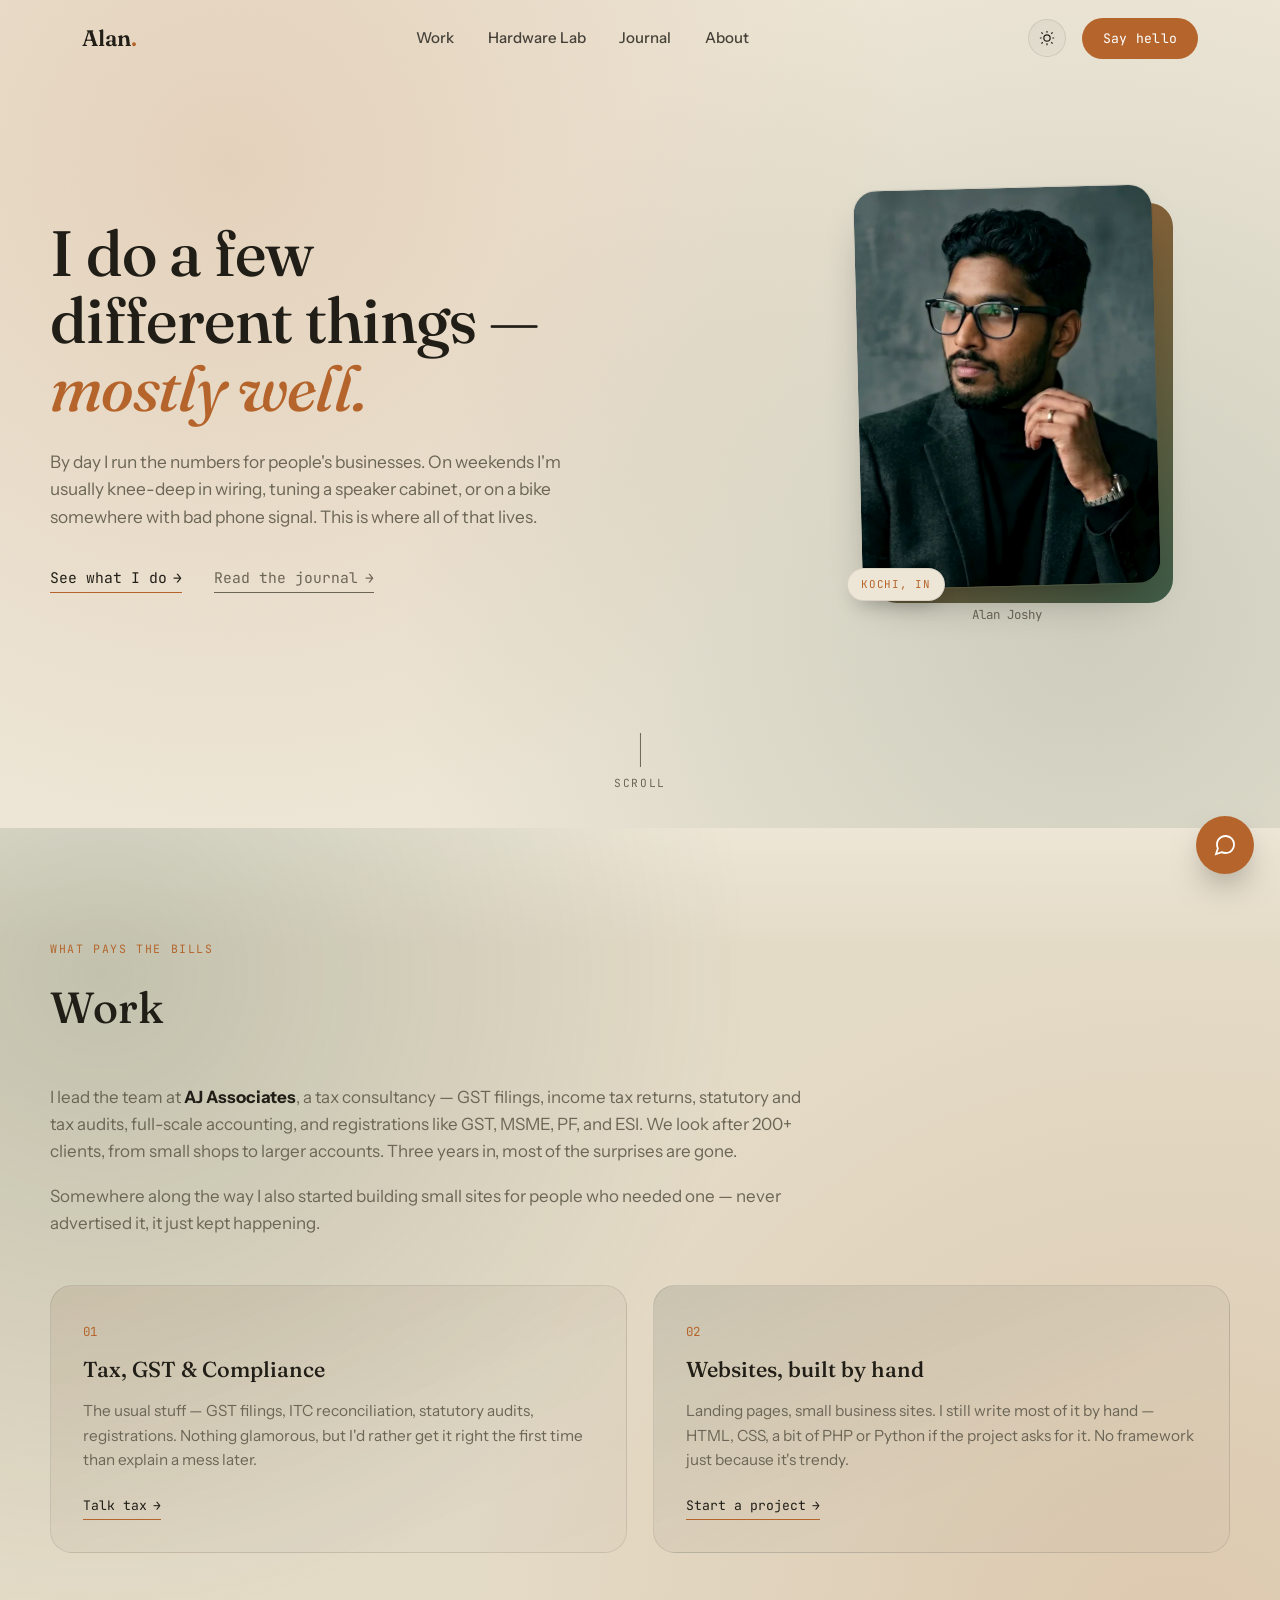
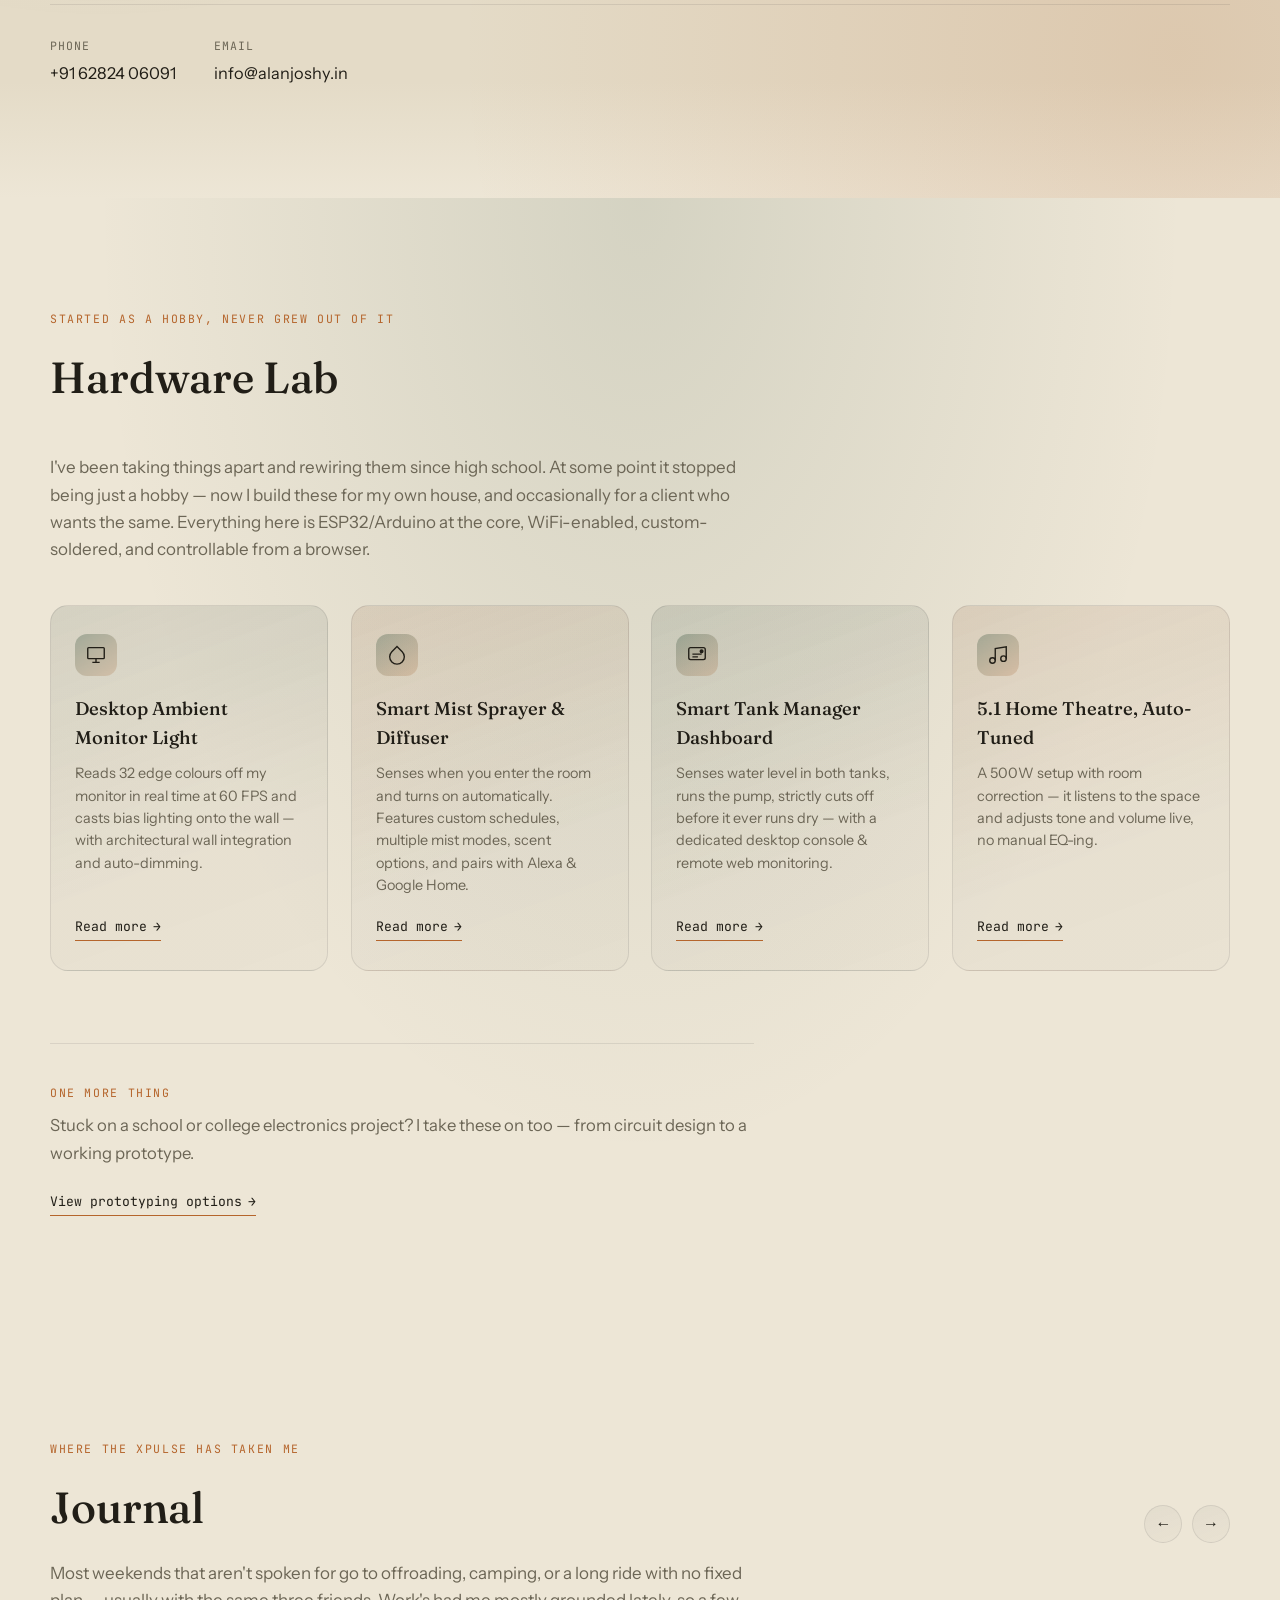
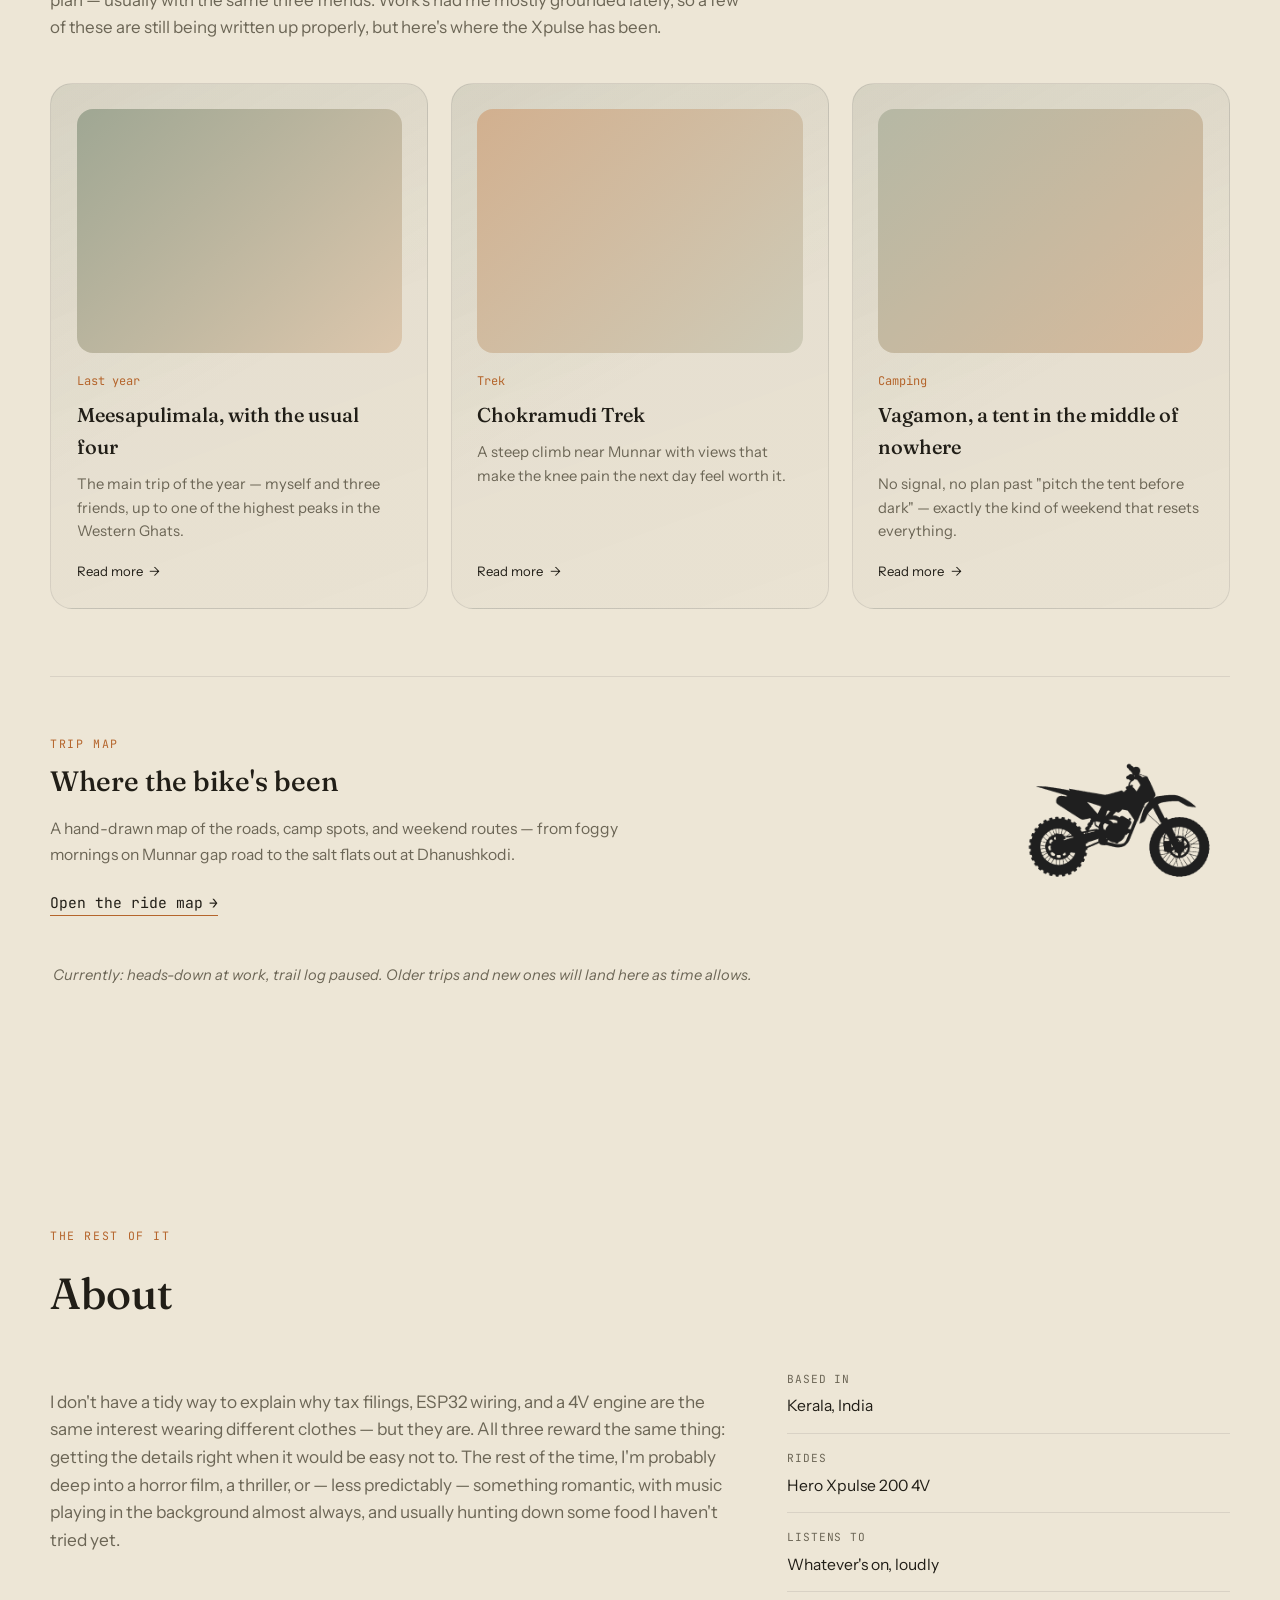
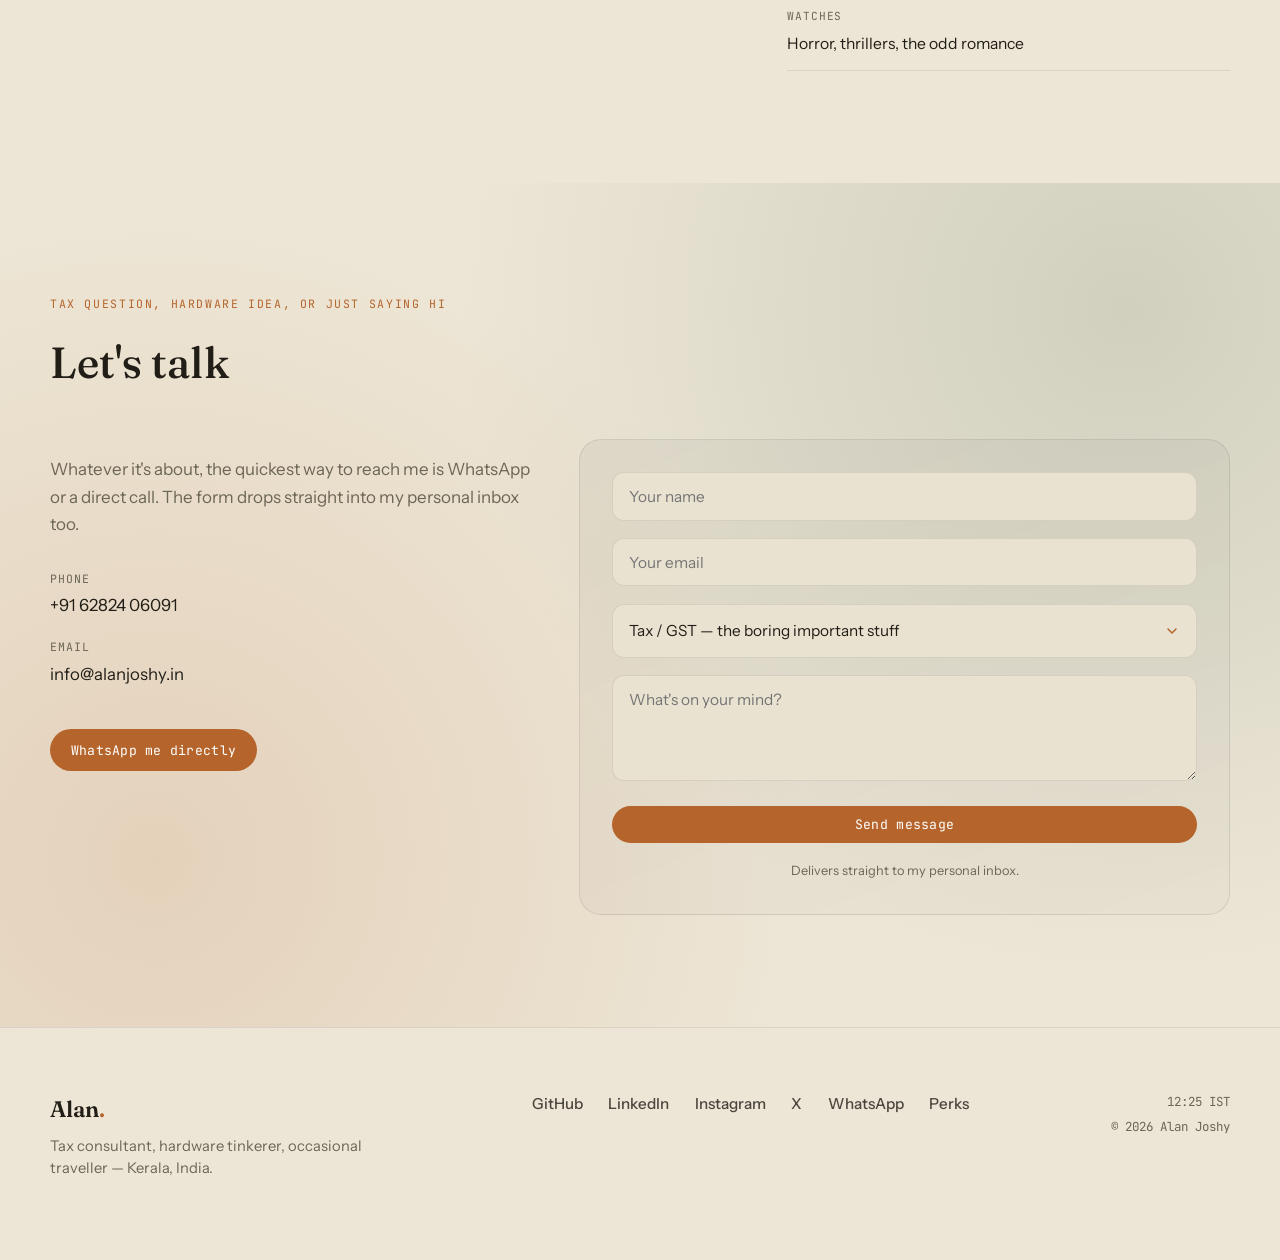
==== index.html @ 33380af6 "Add files via upload" ====
<!DOCTYPE html>
<html lang="en" data-theme="dark">

<head>
  <meta charset="UTF-8" />
  <meta name="viewport" content="width=device-width, initial-scale=1.0" />
  <title>Alan Joshy</title>
  <meta name="description"
    content="Alan Joshy — tax consultant, hardware tinkerer, and occasional traveller, based in Kerala." />
  <meta name="theme-color" content="#12141A" />

  <link rel="preconnect" href="https://fonts.googleapis.com" />
  <link rel="preconnect" href="https://fonts.gstatic.com" crossorigin />
  <link
    href="https://fonts.googleapis.com/css2?family=Fraunces:ital,opsz,wght@0,9..144,300;0,9..144,400;0,9..144,500;0,9..144,600;0,9..144,700;1,9..144,400;1,9..144,500&family=Instrument+Sans:ital,wght@0,400;0,500;0,600;0,700;1,400&family=JetBrains+Mono:wght@400;500;600&display=swap"
    rel="stylesheet" />

  <link rel="icon" type="image/svg+xml" href="images/favicon.svg" />
  <link rel="stylesheet" href="css/style.css" />
</head>

<body>

  <!-- Top Horizontal Scroll Progress Bar -->
  <div class="scroll-progress-bar" id="scrollProgressBar" aria-hidden="true"></div>

  <header class="site-header" id="siteHeader">
    <div class="header-inner">
      <a href="#hero" class="brand">Alan<span class="brand-dot">.</span></a>
      <nav class="main-nav" aria-label="Primary">
        <a href="#work">Work</a>
        <a href="#lab">Hardware Lab</a>
        <a href="#journal">Journal</a>
        <a href="#about">About</a>
      </nav>
      <div class="header-actions">
        <button class="theme-toggle" id="themeToggle" aria-label="Toggle color theme">
          <svg class="icon-sun" viewBox="0 0 24 24" fill="none" stroke="currentColor" stroke-width="1.6">
            <circle cx="12" cy="12" r="4.2" />
            <path
              d="M12 2.5v2.4M12 19.1v2.4M4.6 4.6l1.7 1.7M17.7 17.7l1.7 1.7M2.5 12h2.4M19.1 12h2.4M4.6 19.4l1.7-1.7M17.7 6.3l1.7-1.7" />
          </svg>
          <svg class="icon-moon" viewBox="0 0 24 24" fill="currentColor">
            <path d="M20.7 14.6a8.6 8.6 0 0 1-10.3-10.3 8.9 8.9 0 1 0 10.3 10.3z" />
          </svg>
        </button>
        <a href="#connect" class="btn-cta">Say hello</a>
        <button class="menu-toggle" id="menuToggle"
          aria-label="Toggle menu"><span></span><span></span><span></span></button>
      </div>
    </div>
    <nav class="mobile-nav" id="mobileNav">
      <a href="#work">Work</a>
      <a href="#lab">Hardware Lab</a>
      <a href="#journal">Journal</a>
      <a href="#about">About</a>
      <a href="#connect">Connect</a>
    </nav>
  </header>

  <main>

    <!-- ============ HERO ============ -->
    <section class="hero" id="hero">
      <div class="hero-grain" aria-hidden="true"></div>
      <div class="hero-inner reveal">
        <div class="hero-text">
          <h1 class="hero-headline">
            I do a few<br>different things &mdash;<br><em>mostly well.</em>
          </h1>
          <p class="hero-sub">
            By day I run the numbers for people's businesses. On weekends I'm usually knee-deep in wiring, tuning a
            speaker cabinet, or on a bike somewhere with bad phone signal. This is where all of that lives.
          </p>
          <div class="hero-actions">
            <a href="#work" class="link-arrow">See what I do <span>&rarr;</span></a>
            <a href="#journal" class="link-arrow ghost">Read the journal <span>&rarr;</span></a>
          </div>
        </div>
        <div class="hero-portrait">
          <div class="portrait-stack">
            <div class="portrait-backer" aria-hidden="true"></div>
            <div class="portrait-frame">
              <picture>
                <source srcset="images/alan-photo.webp" type="image/webp" />
                <img src="images/alan-photo.jpg" alt="Portrait of Alan Joshy" width="600" height="800" />
              </picture>
              <div class="portrait-duotone" aria-hidden="true"></div>
            </div>
            <span class="portrait-tag">Kochi, IN</span>
          </div>
          <span class="portrait-caption">Alan Joshy</span>
        </div>
      </div>
      <div class="scroll-cue" aria-hidden="true"><span></span>scroll</div>
    </section>

    <!-- ============ WORK ============ -->
    <section class="section work-section" id="work">
      <div class="section-inner reveal">
        <div class="section-head">
          <p class="eyebrow">What pays the bills</p>
          <h2 class="section-title">Work</h2>
        </div>

        <div class="work-lede">
          <p>
            I lead the team at <strong>AJ&nbsp;Associates</strong>, a tax consultancy — GST filings, income tax returns,
            statutory and tax audits, full-scale accounting, and registrations like GST, MSME, PF, and ESI. We look
            after 200+ clients, from small shops to larger accounts. Three years in, most of the surprises are gone.
          </p>
          <p>
            Somewhere along the way I also started building small sites for people who needed one &mdash; never
            advertised it, it just kept happening.
          </p>
        </div>

        <div class="work-cards">
          <article class="work-card">
            <span class="work-card-num">01</span>
            <h3>Tax, GST &amp; Compliance</h3>
            <p>The usual stuff — GST filings, ITC reconciliation, statutory audits, registrations. Nothing glamorous,
              but I'd rather get it right the first time than explain a mess later.</p>
            <a href="#connect" class="link-arrow small">Talk tax <span>&rarr;</span></a>
          </article>
          <article class="work-card">
            <span class="work-card-num">02</span>
            <h3>Websites, built by hand</h3>
            <p>Landing pages, small business sites. I still write most of it by hand &mdash; HTML, CSS, a bit
              of PHP or Python if the project asks for it. No framework just because it's trendy.</p>
            <a href="#connect" class="link-arrow small">Start a project <span>&rarr;</span></a>
          </article>
        </div>

        <div class="contact-strip">
          <div>
            <span class="contact-label">Phone</span>
            <a href="tel:+916282406091">+91 62824 06091</a>
          </div>
          <div>
            <span class="contact-label">Email</span>
            <a href="mailto:info@alanjoshy.in">info@alanjoshy.in</a>
          </div>
        </div>
      </div>
    </section>

    <!-- ============ HARDWARE LAB ============ -->
    <section class="section lab-section" id="lab">
      <div class="section-inner reveal">
        <div class="section-head">
          <p class="eyebrow">Started as a hobby, never grew out of it</p>
          <h2 class="section-title">Hardware Lab</h2>
        </div>
        <p class="section-lede">
          I've been taking things apart and rewiring them since high school. At some point it stopped being just a hobby
          — now I build these for my own house, and occasionally for a client who wants the same. Everything here is
          ESP32/Arduino at the core, WiFi-enabled, custom-soldered, and controllable from a browser.
        </p>

        <div class="lab-grid">
          <article class="lab-card">
            <div class="lab-card-icon">
              <svg viewBox="0 0 24 24" fill="none" stroke="currentColor" stroke-width="1.5">
                <rect x="3" y="4" width="18" height="12" rx="1" />
                <path d="M8 20h8M12 16v4" />
              </svg>
            </div>
            <h3>Desktop Ambient Monitor Light</h3>
            <p>Reads 32 edge colours off my monitor in real time at 60 FPS and casts bias lighting onto the wall — with
              architectural wall integration and auto-dimming.</p>
            <a href="hardware-lab.html?build=ambient" class="link-arrow small">Read more <span>&rarr;</span></a>
          </article>

          <article class="lab-card">
            <div class="lab-card-icon">
              <svg viewBox="0 0 24 24" fill="none" stroke="currentColor" stroke-width="1.5">
                <path d="M12 2.69l5.66 5.66a8 8 0 1 1-11.31 0z" />
              </svg>
            </div>
            <h3>Smart Mist Sprayer &amp; Diffuser</h3>
            <p>Senses when you enter the room and turns on automatically. Features custom schedules, multiple mist
              modes, scent options, and pairs with Alexa &amp; Google Home.</p>
            <a href="hardware-lab.html?build=mist" class="link-arrow small">Read more <span>&rarr;</span></a>
          </article>

          <article class="lab-card">
            <div class="lab-card-icon">
              <svg viewBox="0 0 24 24" fill="none" stroke="currentColor" stroke-width="1.5">
                <rect x="3" y="4" width="18" height="13" rx="2" />
                <path d="M7 11h10M7 14h6" />
                <circle cx="17" cy="8" r="1.5" fill="currentColor" />
              </svg>
            </div>
            <h3>Smart Tank Manager Dashboard</h3>
            <p>Senses water level in both tanks, runs the pump, strictly cuts off before it ever runs dry — with a
              dedicated desktop console &amp; remote web monitoring.</p>
            <a href="hardware-lab.html?build=tank" class="link-arrow small">Read more <span>&rarr;</span></a>
          </article>

          <article class="lab-card">
            <div class="lab-card-icon">
              <svg viewBox="0 0 24 24" fill="none" stroke="currentColor" stroke-width="1.5">
                <path d="M9 18V5l12-2v13" />
                <circle cx="6" cy="18" r="3" />
                <circle cx="18" cy="16" r="3" />
              </svg>
            </div>
            <h3>5.1 Home Theatre, Auto-Tuned</h3>
            <p>A 500W setup with room correction — it listens to the space and adjusts tone and volume live, no manual
              EQ-ing.</p>
            <a href="hardware-lab.html?build=theatre" class="link-arrow small">Read more <span>&rarr;</span></a>
          </article>
        </div>

        <div class="lab-prototyping">
          <p class="eyebrow">One more thing</p>
          <p>Stuck on a school or college electronics project? I take these on too — from circuit design to a working prototype.</p>
          <a href="hardware-lab.html?build=student" class="link-arrow small">View prototyping options <span>&rarr;</span></a>
        </div>
      </div>

    </section>



    <!-- ============ JOURNAL ============ -->
    <section class="section journal-section" id="journal">
      <div class="section-inner reveal">
        <div class="section-head-row">
          <div>
            <p class="eyebrow">Where the Xpulse has taken me</p>
            <h2 class="section-title">Journal</h2>
          </div>
          <div class="carousel-controls">
            <button class="carousel-btn" id="journalPrev" aria-label="Previous trip">&larr;</button>
            <button class="carousel-btn" id="journalNext" aria-label="Next trip">&rarr;</button>
          </div>
        </div>
        <p class="section-lede">
          Most weekends that aren't spoken for go to offroading, camping, or a long ride with no fixed plan — usually
          with the same three friends. Work's had me mostly grounded lately, so a few of these are still being written
          up properly, but here's where the Xpulse has been.
        </p>

        <div class="journal-carousel-wrap">
          <div class="journal-carousel" id="journalCarousel">

            <article class="journal-card" data-spot="meesapulimala">
              <div class="journal-media journal-media-a"></div>
              <span class="journal-date">Last year</span>
              <h3>Meesapulimala, with the usual four</h3>
              <p>The main trip of the year — myself and three friends, up to one of the highest peaks in the Western
                Ghats.</p>
              <a href="journal-map.html?spot=meesapulimala" class="link-arrow small read-more"
                data-spot="meesapulimala">Read more
                <span>&rarr;</span></a>
            </article>

            <article class="journal-card" data-spot="chokramudi">
              <div class="journal-media journal-media-b"></div>
              <span class="journal-date">Trek</span>
              <h3>Chokramudi Trek</h3>
              <p>A steep climb near Munnar with views that make the knee pain the next day feel worth it.</p>
              <a href="journal-map.html?spot=chokramudi" class="link-arrow small read-more" data-spot="chokramudi">Read
                more <span>&rarr;</span></a>
            </article>

            <article class="journal-card" data-spot="vagamon">
              <div class="journal-media journal-media-c"></div>
              <span class="journal-date">Camping</span>
              <h3>Vagamon, a tent in the middle of nowhere</h3>
              <p>No signal, no plan past "pitch the tent before dark" — exactly the kind of weekend that resets
                everything.</p>
              <a href="journal-map.html?spot=vagamon" class="link-arrow small read-more" data-spot="vagamon">Read more
                <span>&rarr;</span></a>
            </article>

            <article class="journal-card" data-spot="chimmini">
              <div class="journal-media journal-media-d"></div>
              <span class="journal-date">Wildlife</span>
              <h3>Chimmini Wildlife Sanctuary</h3>
              <p>Slower pace, quieter roads — a good reminder that not every ride needs to be about the distance
                covered.</p>
              <a href="journal-map.html?spot=chimmini" class="link-arrow small read-more" data-spot="chimmini">Read more
                <span>&rarr;</span></a>
            </article>

            <article class="journal-card" data-spot="munnar">
              <div class="journal-media journal-media-e"></div>
              <span class="journal-date">High range</span>
              <h3>Munnar & Gap Road</h3>
              <p>Foggy morning push through Lockhart Gap, cold drizzle, strong tea, and mountain ghats.</p>
              <a href="journal-map.html?spot=munnar" class="link-arrow small read-more" data-spot="munnar">Read more
                <span>&rarr;</span></a>
            </article>

          </div>

        </div>

        <!-- ============ STRIP: WHERE THE XPULSE HAS BEEN ============ -->
        <div class="journal-map-strip reveal">
          <div class="map-strip-content">
            <p class="eyebrow" style="margin-bottom: 0.35rem;">Trip map</p>
            <h3 class="map-strip-title">Where the bike's been</h3>
            <p class="map-strip-desc">
              A hand-drawn map of the roads, camp spots, and weekend routes &mdash; from foggy mornings on Munnar gap
              road to the salt flats out at Dhanushkodi.
            </p>
            <button class="link-arrow map-strip-btn" id="rideLaunchBtn" aria-label="Open the ride map">
              Open the ride map <span>&rarr;</span>
            </button>
          </div>

          <!-- Minimalist Single-Color Dirtbike Anchor -->
          <div class="map-strip-bike-wrap" id="mapStripBikeWrap" role="button" aria-label="Ride to map">
            <div class="bike-actor-box" id="bikeActorBox">
              <picture>
                <source srcset="images/dirtbike.webp" type="image/webp" />
                <img src="images/dirtbike.png" alt="Dirtbike silhouette" class="dirtbike-img" draggable="false" loading="lazy" width="500" height="500" />
              </picture>

              <!-- Exhaust Smoke Emitter (positioned at the silencer tip) -->
              <div class="exhaust-smoke-origin" id="exhaustSmokeOrigin">
                <div class="smoke-cloud cloud-1"></div>
                <div class="smoke-cloud cloud-2"></div>
                <div class="smoke-cloud cloud-3"></div>
              </div>
            </div>
          </div>

          <!-- Color Matrix to match exact chat button (#B5652C in light / #D9824A in dark) -->
          <svg style="position: absolute; width: 0; height: 0; pointer-events: none;" aria-hidden="true">
            <filter id="bikeAccentLight" color-interpolation-filters="sRGB">
              <feColorMatrix type="matrix" values="
                0 0 0 0 0.710
                0 0 0 0 0.396
                0 0 0 0 0.173
                0 0 0 1 0" />
            </filter>
            <filter id="bikeAccentDark" color-interpolation-filters="sRGB">
              <feColorMatrix type="matrix" values="
                0 0 0 0 0.851
                0 0 0 0 0.510
                0 0 0 0 0.290
                0 0 0 1 0" />
            </filter>
          </svg>
        </div>








        <div class="journal-note">
          <p>Currently: heads-down at work, trail log paused. Older trips and new ones will land here as time allows.
          </p>
        </div>
      </div>
    </section>


    <!-- ============ ABOUT ============ -->
    <section class="section about-section" id="about">
      <div class="section-inner reveal">
        <div class="section-head">
          <p class="eyebrow">The rest of it</p>
          <h2 class="section-title">About</h2>
        </div>
        <div class="about-grid">
          <p class="about-copy">
            I don't have a tidy way to explain why tax filings, ESP32 wiring, and a 4V engine are the same interest
            wearing different clothes — but they are. All three reward the same thing: getting the details right when it
            would be easy not to. The rest of the time, I'm probably deep into a horror film, a thriller, or — less
            predictably — something romantic, with music playing in the background almost always, and usually hunting
            down some food I haven't tried yet.
          </p>
          <ul class="about-facts">
            <li><span>Based in</span>Kerala, India</li>
            <li><span>Rides</span>Hero Xpulse 200 4V</li>
            <li><span>Listens to</span>Whatever's on, loudly</li>
            <li><span>Watches</span>Horror, thrillers, the odd romance</li>
          </ul>
        </div>
      </div>
    </section>

    <!-- ============ CONNECT ============ -->
    <section class="section connect-section" id="connect">
      <div class="section-inner reveal">
        <div class="section-head">
          <p class="eyebrow">Tax question, hardware idea, or just saying hi</p>
          <h2 class="section-title">Let's talk</h2>
        </div>

        <div class="connect-grid">
          <div class="connect-info">
            <p class="section-lede" style="margin-bottom:2rem;">Whatever it's about, the quickest way to reach me is
              WhatsApp or a direct call. The form drops straight into my personal inbox too.</p>
            <div class="connect-info-row">
              <span class="contact-label">Phone</span>
              <a href="tel:+916282406091">+91 62824 06091</a>
            </div>
            <div class="connect-info-row">
              <span class="contact-label">Email</span>
              <a href="mailto:info@alanjoshy.in">info@alanjoshy.in</a>
            </div>
            <a href="https://wa.me/916282406091?text=Hi%20Alan%2C%20saw%20your%20portfolio%20and%20wanted%20to%20connect!"
              target="_blank" rel="noopener" class="btn-cta" style="margin-top:1.4rem;">WhatsApp me directly</a>
          </div>

          <form class="connect-form" id="connectForm" name="contact" method="POST" data-netlify="true"
            netlify-honeypot="bot-field">
            <!-- Netlify Form Hidden Inputs -->
            <input type="hidden" name="form-name" value="contact" />
            <p style="display:none;"><label>Don't fill this out if you're human: <input name="bot-field" /></label></p>

            <div class="form-fields-wrap" id="formFieldsWrap">
              <div class="form-row">
                <input type="text" id="cf-name" name="name" required placeholder="Your name" class="input-text" />
              </div>
              <div class="form-row">
                <input type="email" id="cf-email" name="email" required placeholder="Your email" class="input-text" />
              </div>
              <div class="form-row">
                <select id="cf-subject" name="subject" class="input-text">
                  <option value="Tax / GST — the boring important stuff">Tax / GST — the boring important stuff</option>
                  <option value="A hardware idea">A hardware idea</option>
                  <option value="Website work">Website work</option>
                  <option value="Audio / speaker stuff">Audio / speaker stuff</option>
                  <option value="No real reason, just saying hi">No real reason, just saying hi</option>
                </select>
              </div>
              <div class="form-row">
                <textarea id="cf-message" name="message" required rows="4" placeholder="What's on your mind?"
                  class="input-text"></textarea>
              </div>
              <button type="submit" class="btn-cta btn-full" id="cf-submit-btn">Send message</button>
              <p class="form-note">Delivers straight to my personal inbox.</p>
            </div>

            <!-- In-Theme Clean Success Message -->
            <div class="form-success-state" id="formSuccessState" style="display:none;" aria-live="polite">
              <div class="success-icon-wrap">
                <svg viewBox="0 0 24 24" width="26" height="26" fill="none" stroke="currentColor" stroke-width="2.2">
                  <path d="M20 6L9 17l-5-5" stroke-linecap="round" stroke-linejoin="round" />
                </svg>
              </div>
              <h3 class="success-title">Message sent</h3>
              <p class="success-desc">Thanks for reaching out! It landed in my inbox — I'll catch you soon.</p>
              <button type="button" class="link-arrow small" id="resetFormBtn"
                style="background:none;border:none;cursor:pointer;color:var(--accent);margin-top:0.4rem;font-family:var(--font-body);font-size:0.88rem;">Send
                another note <span>&rarr;</span></button>
            </div>
          </form>
        </div>
      </div>
    </section>

  </main>

  <footer class="site-footer">
    <div class="footer-inner">
      <div class="footer-brand">
        <span class="brand">Alan<span class="brand-dot">.</span></span>
        <p>Tax consultant, hardware tinkerer, occasional traveller — Kerala, India.</p>
      </div>
      <div class="footer-links">
        <a href="https://github.com/alanjoshy03" target="_blank" rel="noopener">GitHub</a>
        <a href="https://linkedin.com/in/alanjoshy03" target="_blank" rel="noopener">LinkedIn</a>
        <a href="https://instagram.com/alanjoshy03" target="_blank" rel="noopener">Instagram</a>
        <a href="https://x.com/alanjoshy03" target="_blank" rel="noopener">X</a>
        <a href="https://wa.me/916282406091?text=Hi%20Alan%2C%20saw%20your%20portfolio%20and%20wanted%20to%20reach%20out."
          target="_blank" rel="noopener">WhatsApp</a>
        <a href="perks.html">Perks</a>
      </div>
      <div class="footer-meta">
        <span id="liveClock">IST</span>
        <span>&copy; <span id="year">2026</span> Alan Joshy</span>
      </div>
    </div>
  </footer>



  <!-- ============ CHAT FAB ============ -->
  <div class="chat-fab-wrap">
    <div class="chat-popup" id="chatPopup">
      <a href="https://wa.me/916282406091?text=Hi%20Alan%2C%20I%27d%20like%20to%20chat%20about%20a%20project%20or%20query."
        target="_blank" rel="noopener" class="chat-popup-item">
        <span class="chat-popup-icon wa">
          <svg viewBox="0 0 24 24" fill="currentColor">
            <path
              d="M12.04 2c-5.46 0-9.91 4.45-9.91 9.91 0 1.75.46 3.45 1.32 4.95L2.05 22l5.25-1.38c1.45.79 3.08 1.21 4.74 1.21 5.46 0 9.91-4.45 9.91-9.91 0-2.65-1.03-5.14-2.9-7.01A9.816 9.816 0 0 0 12.04 2m.01 1.67c2.2 0 4.26.86 5.82 2.42a8.225 8.225 0 0 1 2.41 5.83c0 4.54-3.7 8.24-8.24 8.24-1.48 0-2.93-.4-4.2-1.15l-.3-.18-3.12.82.83-3.04-.2-.31a8.19 8.19 0 0 1-1.26-4.38c0-4.54 3.7-8.24 8.24-8.24m4.52 11.66c-.25-.13-1.47-.72-1.7-.81-.23-.08-.39-.13-.56.13-.17.25-.64.81-.79.97-.14.17-.29.19-.54.06-.25-.13-1.06-.39-2.03-1.25-.75-.67-1.26-1.5-1.41-1.75-.14-.25-.02-.39.11-.51.11-.11.25-.29.37-.44.13-.14.17-.25.25-.42.08-.17.04-.31-.02-.44-.06-.13-.56-1.34-.76-1.84-.2-.49-.4-.42-.56-.43h-.48c-.17 0-.44.06-.67.31-.23.25-.88.86-.88 2.1 0 1.24.9 2.44 1.03 2.61.13.17 1.78 2.72 4.31 3.81.6.26 1.07.42 1.44.54.61.19 1.16.17 1.6.1.49-.07 1.47-.6 1.68-1.18.21-.58.21-1.07.15-1.18-.07-.11-.23-.17-.48-.3z" />
          </svg>
        </span>
        <span>
          <strong>WhatsApp</strong>
          <small>Usually quickest</small>
        </span>
      </a>
      <a href="mailto:info@alanjoshy.in?subject=Hi%20Alan%20%E2%80%94%20Portfolio%20Inquiry" class="chat-popup-item"
        id="chatMailOption">
        <span class="chat-popup-icon mail">
          <svg viewBox="0 0 24 24" fill="currentColor">
            <path
              d="M20 4H4c-1.1 0-1.99.9-1.99 2L2 18c0 1.1.9 2 2 2h16c1.1 0 2-.9 2-2V6c0-1.1-.9-2-2-2zm0 4l-8 5-8-5V6l8 5 8-5v2z" />
          </svg>
        </span>
        <span>
          <strong>Email</strong>
          <small>info@alanjoshy.in</small>
        </span>
      </a>
    </div>
    <button class="chat-fab" id="chatFab" aria-label="Contact options">
      <svg class="fab-icon-chat" viewBox="0 0 24 24" fill="none" stroke="currentColor" stroke-width="1.8">
        <path
          d="M21 11.5a8.38 8.38 0 0 1-.9 3.8 8.5 8.5 0 0 1-7.6 4.7 8.38 8.38 0 0 1-3.8-.9L3 21l1.9-5.7a8.38 8.38 0 0 1-.9-3.8 8.5 8.5 0 0 1 4.7-7.6 8.38 8.38 0 0 1 3.8-.9h.5a8.48 8.48 0 0 1 8 8v.5z" />
      </svg>
      <svg class="fab-icon-close" viewBox="0 0 24 24" fill="none" stroke="currentColor" stroke-width="2">
        <path d="M18 6L6 18M6 6l12 12" />
      </svg>
    </button>
  </div>

  <!-- ============ FULLSCREEN XPULSE RIDE TRANSITION OVERLAY ============ -->
  <div class="xpulse-ride-overlay" id="xpulseRideOverlay" aria-hidden="true">
    <div class="ride-animation-stage">
      <div class="riding-bike-actor">
        <svg class="xpulse-svg-art" viewBox="0 0 280 180" fill="none" xmlns="http://www.w3.org/2000/svg">
          <!-- Rear Wheel (18") with blur -->
          <g class="bike-rear-wheel">
            <circle cx="55" cy="126" r="32" stroke="currentColor" stroke-width="6" opacity="0.85" />
            <circle cx="55" cy="126" r="26" stroke="currentColor" stroke-width="2" opacity="0.4" />
            <path d="M55 96 L55 156 M25 126 L85 126 M34 105 L76 147 M34 147 L76 105" stroke="currentColor"
              stroke-width="1.2" opacity="0.5" />
            <circle cx="55" cy="126" r="34" stroke="currentColor" stroke-width="2" stroke-dasharray="2,5"
              opacity="0.7" />
            <circle cx="55" cy="126" r="8" fill="currentColor" opacity="0.7" />
            <circle cx="55" cy="126" r="15" stroke="var(--accent)" stroke-width="1.5" stroke-dasharray="3,2" />
          </g>

          <!-- Front Wheel (21") with blur -->
          <g class="bike-front-wheel">
            <circle cx="218" cy="120" r="38" stroke="currentColor" stroke-width="6" opacity="0.85" />
            <circle cx="218" cy="120" r="31" stroke="currentColor" stroke-width="2" opacity="0.4" />
            <path d="M218 84 L218 156 M182 120 L254 120 M193 95 L243 145 M193 145 L243 95" stroke="currentColor"
              stroke-width="1.2" opacity="0.5" />
            <circle cx="218" cy="120" r="40" stroke="currentColor" stroke-width="2.5" stroke-dasharray="2,5"
              opacity="0.7" />
            <circle cx="218" cy="120" r="9" fill="currentColor" opacity="0.7" />
            <circle cx="218" cy="120" r="20" stroke="var(--accent)" stroke-width="1.8" stroke-dasharray="4,2" />
          </g>

          <!-- Swingarm, Engine & Frame -->
          <path d="M55 126 L118 116 L124 130 Z" fill="currentColor" opacity="0.6" />
          <path d="M55 126 L118 122" stroke="var(--accent)" stroke-width="2" stroke-dasharray="3,2" />
          <path d="M102 118 L114 88" stroke="var(--accent)" stroke-width="5" stroke-linecap="round" />
          <path d="M96 102 L142 102 L148 136 L108 140 Z" fill="currentColor" opacity="0.8" />
          <path d="M102 110 H138 M104 116 H142 M106 122 H140" stroke="var(--card-border)" stroke-width="1.5" />
          <path d="M96 138 Q 125 146 156 132 L158 124" stroke="var(--accent)" stroke-width="3" fill="none"
            stroke-linecap="round" />
          <path d="M136 128 Q 152 122 158 108 L154 94 L105 106 L74 96 L44 92" stroke="var(--fg-dim)" stroke-width="3"
            fill="none" stroke-linecap="round" />
          <rect x="52" y="85" width="46" height="14" rx="5" transform="rotate(8 52 85)" fill="currentColor"
            opacity="0.85" stroke="var(--accent)" stroke-width="1" />

          <!-- Forks & High Beak -->
          <path d="M218 120 L188 48" stroke="currentColor" stroke-width="4.5" stroke-linecap="round" />
          <path d="M208 96 L196 68" stroke="var(--accent)" stroke-width="7" stroke-dasharray="3,2"
            stroke-linecap="round" />
          <path d="M178 68 Q 212 62 238 68 L244 73 L208 76 L182 72 Z" fill="var(--accent)" />

          <!-- Tank & Saddle -->
          <path d="M124 64 C 132 54, 154 50, 172 58 L180 76 L144 88 L124 74 Z" fill="var(--accent)" />
          <path d="M136 58 Q 158 56 168 68" stroke="#fff" stroke-width="2" fill="none" opacity="0.8" />
          <path d="M156 62 L186 70 L176 86 L150 78 Z" fill="currentColor" opacity="0.9" />
          <text x="160" y="77" font-family="var(--font-mono)" font-size="6" font-weight="700"
            fill="var(--accent)">4V</text>
          <path d="M84 76 C 96 74, 114 74, 134 76 L128 66 C 110 65, 96 68, 82 72 Z" fill="currentColor"
            opacity="0.95" />
          <path d="M82 72 C 100 68, 120 67, 134 76" stroke="var(--accent)" stroke-width="1.5" fill="none" />
          <path d="M62 76 L84 76 M64 76 L70 86 M76 76 L80 86" stroke="var(--accent)" stroke-width="2"
            stroke-linecap="round" />
          <path d="M178 44 L190 38 L198 42" stroke="currentColor" stroke-width="3.5" stroke-linecap="round"
            fill="none" />
          <rect x="188" y="35" width="12" height="7" rx="3" fill="var(--accent)" />
          <path d="M192 46 L204 22 L196 20 L186 44 Z" fill="color-mix(in srgb, var(--accent) 30%, transparent)"
            stroke="var(--accent)" stroke-width="1.2" />
          <circle cx="204" cy="52" r="7" fill="currentColor" stroke="var(--accent)" stroke-width="1.5" />
          <circle cx="204" cy="52" r="3" fill="#fff" opacity="0.9" />
        </svg>
      </div>
      <div class="ride-smoke-curtain"></div>
      <div class="ride-hud-toast">Opening map...</div>
    </div>
  </div>

  <!-- ============ MINIMAL CIRCUIT MICRO-TRANSITION OVERLAY ============ -->
  <div class="circuit-transition-overlay" id="circuitOverlay" aria-hidden="true">
    <div class="circuit-stage">
      <svg class="circuit-svg" viewBox="0 0 500 500">
        <!-- 8 Thin PCB Traces with 45°/90° bends within ~350px radius from center (250, 250) -->
        <g class="circuit-traces-group">
          <!-- Trace 1: Top-Left -->
          <path class="pcb-trace trace-1" d="M 235 235 L 195 235 L 160 200 L 100 200 L 70 170 L 35 170" />
          <!-- Trace 2: Top -->
          <path class="pcb-trace trace-2" d="M 250 230 L 250 170 L 280 140 L 280 80 L 260 60 L 260 25" />
          <!-- Trace 3: Top-Right -->
          <path class="pcb-trace trace-3" d="M 265 235 L 305 235 L 345 195 L 345 130 L 390 85 L 440 85" />
          <!-- Trace 4: Right -->
          <path class="pcb-trace trace-4" d="M 270 250 L 330 250 L 360 280 L 415 280 L 440 255 L 475 255" />
          <!-- Trace 5: Bottom-Right -->
          <path class="pcb-trace trace-5" d="M 265 265 L 265 315 L 310 360 L 375 360 L 415 400 L 415 455" />
          <!-- Trace 6: Bottom -->
          <path class="pcb-trace trace-6" d="M 250 270 L 250 335 L 215 370 L 215 425 L 240 450 L 240 480" />
          <!-- Trace 7: Bottom-Left -->
          <path class="pcb-trace trace-7" d="M 235 265 L 185 265 L 150 300 L 150 380 L 100 430 L 40 430" />
          <!-- Trace 8: Left -->
          <path class="pcb-trace trace-8" d="M 230 250 L 175 250 L 145 220 L 90 220 L 65 245 L 20 245" />
        </g>

        <!-- Minimal Chip Outline at Center (250, 250) -->
        <g class="circuit-chip-group">
          <rect class="pcb-chip-body" x="235" y="235" width="30" height="30" rx="4" />
          <circle class="pcb-chip-pin1" cx="242" cy="242" r="1.5" />
        </g>
      </svg>
    </div>
  </div>

  <script src="js/script.js" defer></script>
</body>

</html>
---- css/style.css ----
/* ==========================================================================
   Alan Joshy — tokens
   ========================================================================== */
:root {
  --ink: #12141A;
  --ink-2: #1B1E27;
  --paper: #EDE6D6;
  --paper-2: #E4DBC7;
  --rust: #B5652C;
  --rust-2: #D9824A;
  --backwater: #3D5C48;
  --warmgray: #8A8577;
  --line-dark: rgba(237, 230, 214, 0.14);
  --line-light: rgba(18, 20, 26, 0.12);

  --font-display: 'Fraunces', serif;
  --font-body: 'Instrument Sans', sans-serif;
  --font-mono: 'JetBrains Mono', monospace;

  --radius: 22px;
  --ease: cubic-bezier(.22, .68, .24, 1);
}

html[data-theme="dark"] {
  --bg: var(--ink);
  --bg-2: var(--ink-2);
  --fg: #EFE9DC;
  --fg-dim: #A9A497;
  --accent: var(--rust-2);
  --accent-strong: var(--rust);
  --card-bg: linear-gradient(160deg, rgba(255, 255, 255, 0.045), rgba(255, 255, 255, 0.01));
  --card-border: rgba(255, 255, 255, 0.08);
  --hero-glow-1: radial-gradient(circle at 20% 25%, rgba(181, 101, 44, 0.24), transparent 55%);
  --hero-glow-2: radial-gradient(circle at 82% 70%, rgba(61, 92, 72, 0.30), transparent 55%);
}

html[data-theme="light"] {
  --bg: var(--paper);
  --bg-2: var(--paper-2);
  --fg: #211E17;
  --fg-dim: #6C6656;
  --accent: var(--rust);
  --accent-strong: #8E4A1D;
  --card-bg: linear-gradient(160deg, rgba(18, 20, 26, 0.045), rgba(18, 20, 26, 0.015));
  --card-border: rgba(18, 20, 26, 0.09);
  --hero-glow-1: radial-gradient(circle at 18% 20%, rgba(181, 101, 44, 0.16), transparent 55%);
  --hero-glow-2: radial-gradient(circle at 85% 75%, rgba(61, 92, 72, 0.18), transparent 55%);
}

* {
  box-sizing: border-box;
  scrollbar-width: none !important;
  -ms-overflow-style: none !important;
  -webkit-tap-highlight-color: transparent;
}

*::-webkit-scrollbar,
::-webkit-scrollbar {
  display: none !important;
  width: 0 !important;
  height: 0 !important;
  background: transparent !important;
}

/* Disable blue browser selection highlight across static content */
::selection {
  background: transparent;
}

::-moz-selection {
  background: transparent;
}

input::selection, textarea::selection {
  background: color-mix(in srgb, var(--accent) 30%, transparent);
}

html {
  scroll-behavior: smooth;
  scrollbar-width: none !important;
  -ms-overflow-style: none !important;
  -webkit-tap-highlight-color: transparent;
}

body {
  margin: 0;
  background: var(--bg);
  color: var(--fg);
  font-family: var(--font-body);
  font-size: 16px;
  line-height: 1.6;
  -webkit-font-smoothing: antialiased;
  transition: background .5s var(--ease), color .5s var(--ease);
  overflow-x: hidden;
  user-select: none;
  -webkit-user-select: none;
  -ms-user-select: none;
}

/* Allow text editing inside form fields */
input, textarea, select {
  user-select: auto;
  -webkit-user-select: auto;
}

a {
  color: inherit;
  text-decoration: none;
  -webkit-tap-highlight-color: transparent;
}

button {
  -webkit-tap-highlight-color: transparent;
}

img, svg {
  max-width: 100%;
  display: block;
  -webkit-user-drag: none;
  user-drag: none;
}

em {
  font-style: italic;
  color: var(--accent);
}

.eyebrow {
  font-family: var(--font-mono);
  font-size: 0.72rem;
  letter-spacing: 0.14em;
  text-transform: uppercase;
  color: var(--accent);
  margin: 0 0 0.9rem;
}

/* ==========================================================================
   Reveal-on-scroll
   ========================================================================== */
.reveal {
  opacity: 0;
  transform: translateY(28px);
  transition: opacity .9s var(--ease), transform .9s var(--ease);
}

.reveal.is-visible {
  opacity: 1;
  transform: translateY(0);
}

@media (prefers-reduced-motion: reduce) {
  .reveal {
    opacity: 1;
    transform: none;
    transition: none;
  }
}

/* ==========================================================================
   Top Horizontal Scroll Progress Bar
   ========================================================================== */
.scroll-progress-bar {
  position: fixed;
  top: 0;
  left: 0;
  height: 2px;
  width: 0%;
  background: var(--accent);
  z-index: 10000;
  pointer-events: none;
  transition: width 0.08s linear;
}

/* ==========================================================================
   Header
   ========================================================================== */
.site-header {
  position: fixed;
  top: 0;
  left: 0;
  right: 0;
  z-index: 50;
  background: transparent;
  backdrop-filter: none;
  border-bottom: 1px solid transparent;
  transition: border-color .4s var(--ease), background .4s var(--ease), backdrop-filter .4s var(--ease);
}

.site-header.scrolled {
  background: color-mix(in srgb, var(--bg) 78%, transparent);
  backdrop-filter: blur(14px);
  border-bottom-color: var(--card-border);
}

.header-inner {
  max-width: 1180px;
  margin: 0 auto;
  padding: 1.1rem 2rem;
  display: flex;
  align-items: center;
  justify-content: space-between;
  gap: 2rem;
}

.brand {
  font-family: var(--font-display);
  font-size: 1.4rem;
  font-weight: 600;
}

.brand-dot {
  color: var(--accent);
}

.main-nav {
  display: flex;
  gap: 2.1rem;
}

.main-nav a {
  font-size: 0.94rem;
  font-weight: 500;
  color: color-mix(in srgb, var(--fg) 82%, var(--bg) 18%);
  position: relative;
  padding: 0.2rem 0;
  transition: color .3s var(--ease);
}

.main-nav a:hover,
.main-nav a.is-active {
  color: var(--fg);
}

.main-nav a::after {
  content: '';
  position: absolute;
  left: 0;
  bottom: -4px;
  width: 0;
  height: 1.5px;
  background: var(--accent);
  transition: width .35s var(--ease);
}

.main-nav a:hover::after,
.main-nav a.is-active::after {
  width: 100%;
}

.header-actions {
  display: flex;
  align-items: center;
  gap: 1rem;
}

.theme-toggle {
  width: 38px;
  height: 38px;
  border-radius: 50%;
  border: 1px solid var(--card-border);
  background: var(--card-bg);
  color: var(--fg);
  display: flex;
  align-items: center;
  justify-content: center;
  cursor: pointer;
}

.theme-toggle svg {
  width: 18px;
  height: 18px;
}

.icon-moon {
  display: none;
}

html[data-theme="dark"] .icon-sun {
  display: none;
}

html[data-theme="dark"] .icon-moon {
  display: block;
}

.btn-cta {
  font-family: var(--font-mono);
  font-size: 0.82rem;
  letter-spacing: 0.02em;
  padding: 0.65rem 1.3rem;
  border-radius: 999px;
  background: var(--accent);
  color: #fff;
  white-space: nowrap;
  transition: transform .3s var(--ease), background .3s var(--ease);
  display: inline-block;
}

.btn-cta:hover {
  transform: translateY(-2px);
  background: var(--accent-strong);
}

.btn-cta-outline {
  background: transparent;
  border: 1.5px solid var(--accent);
  color: var(--accent);
}

.btn-cta-outline:hover {
  background: var(--accent);
  color: #fff;
}

.menu-toggle {
  display: none;
  background: none;
  border: 0;
  cursor: pointer;
  flex-direction: column;
  gap: 5px;
  padding: 4px;
}

.menu-toggle span {
  width: 22px;
  height: 2px;
  background: var(--fg);
  display: block;
  transform-origin: center;
  transition: transform .38s cubic-bezier(.22, .68, .24, 1), opacity .3s ease;
}

/* hamburger → X */
.menu-toggle.open span:nth-child(1) {
  transform: translateY(7px) rotate(45deg);
}

.menu-toggle.open span:nth-child(2) {
  opacity: 0;
  transform: scaleX(0);
}

.menu-toggle.open span:nth-child(3) {
  transform: translateY(-7px) rotate(-45deg);
}

.mobile-nav {
  display: none;
}

@media (max-width:900px) {
  .main-nav {
    display: none;
  }

  .header-actions {
    gap: 0.7rem;
  }

  .header-actions .btn-cta {
    padding: 0.55rem 1rem;
    font-size: 0.76rem;
  }

  .menu-toggle {
    display: flex;
  }

  .mobile-nav {
    flex-direction: column;
    padding: 0 6vw 1.4rem;
    gap: 1rem;
    display: none;
  }

  .mobile-nav.open {
    display: flex;
  }

  .mobile-nav a {
    font-size: 1rem;
    color: var(--fg);
    padding: 0.3rem 0;
  }

  .header-inner {
    padding: 0.9rem 5vw;
    gap: 0.8rem;
  }
}

/* ==========================================================================
   Hero
   ========================================================================== */
.hero {
  position: relative;
  min-height: 92vh;
  display: flex;
  align-items: center;
  padding: 4rem 2rem 5rem;
  overflow: hidden;
}

.hero::before {
  content: '';
  position: absolute;
  inset: 0;
  background: var(--hero-glow-1), var(--hero-glow-2);
  z-index: 0;
}

.hero-grain {
  position: absolute;
  inset: 0;
  z-index: 0;
  opacity: 0.05;
  mix-blend-mode: overlay;
  background-image: url("data:image/svg+xml,%3Csvg xmlns='http://www.w3.org/2000/svg' width='120' height='120'%3E%3Cfilter id='n'%3E%3CfeTurbulence type='fractalNoise' baseFrequency='0.9' numOctaves='2' stitchTiles='stitch'/%3E%3C/filter%3E%3Crect width='100%25' height='100%25' filter='url(%23n)'/%3E%3C/svg%3E");
}

.hero-inner {
  position: relative;
  z-index: 1;
  max-width: 1180px;
  margin: 0 auto;
  display: grid;
  grid-template-columns: 1.2fr 0.8fr;
  gap: 4rem;
  align-items: center;
  width: 100%;
}

.hero-headline {
  font-family: var(--font-display);
  font-weight: 500;
  font-size: clamp(2.6rem, 5vw, 4.2rem);
  line-height: 1.06;
  margin: 0 0 1.6rem;
  letter-spacing: -0.01em;
}

.hero-sub {
  max-width: 46ch;
  color: var(--fg-dim);
  font-size: 1.08rem;
  margin: 0 0 2.2rem;
}

.hero-actions {
  display: flex;
  gap: 2rem;
  flex-wrap: wrap;
}

.link-arrow {
  font-family: var(--font-mono);
  font-size: 0.92rem;
  border-bottom: 1.5px solid var(--accent);
  padding-bottom: 0.2rem;
  transition: opacity .3s var(--ease), gap .3s var(--ease);
  display: inline-flex;
  align-items: center;
  gap: 0.4rem;
}

.link-arrow span {
  transition: transform .3s var(--ease);
}

.link-arrow:hover span {
  transform: translateX(4px);
}

.link-arrow.ghost {
  border-bottom-color: var(--fg-dim);
  color: var(--fg-dim);
}

.link-arrow.small {
  font-size: 0.82rem;
}

/* neat stacked-card portrait: solid offset backer + tag badge, no blur haze */
.hero-portrait {
  display: flex;
  flex-direction: column;
  align-items: center;
  gap: 1.1rem;
}

.portrait-stack {
  position: relative;
  width: 100%;
  max-width: 300px;
}

.portrait-backer {
  position: absolute;
  inset: 16px -16px -16px 16px;
  border-radius: 24px;
  background: linear-gradient(135deg, var(--rust), var(--backwater));
  z-index: 0;
}

.portrait-frame {
  position: relative;
  z-index: 1;
  width: 100%;
  aspect-ratio: 3/4;
  border-radius: 24px;
  overflow: hidden;
  border: 1px solid var(--card-border);
  box-shadow: 0 22px 46px -20px rgba(0, 0, 0, 0.45);
  transform: rotate(-1.4deg);
  transition: transform .5s var(--ease);
}

.portrait-frame:hover {
  transform: rotate(0deg);
}

.portrait-frame picture {
  display: block;
  width: 100%;
  height: 100%;
}

.portrait-frame img {
  width: 100%;
  height: 100%;
  object-fit: cover;
  object-position: center 22%;
  filter: saturate(1.06) contrast(1.04) brightness(1.03);
  display: block;
}

.portrait-duotone {
  position: absolute;
  inset: 0;
  opacity: 0.26;
  background: linear-gradient(200deg, transparent 48%, color-mix(in srgb, var(--ink) 42%, transparent) 120%);
  mix-blend-mode: soft-light;
}

.portrait-tag {
  position: absolute;
  z-index: 2;
  bottom: -14px;
  left: -10px;
  background: var(--bg);
  border: 1px solid var(--card-border);
  font-family: var(--font-mono);
  font-size: 0.68rem;
  letter-spacing: 0.06em;
  text-transform: uppercase;
  padding: 0.42rem 0.85rem;
  border-radius: 999px;
  color: var(--accent);
  box-shadow: 0 10px 20px -10px rgba(0, 0, 0, 0.35);
}

.portrait-caption {
  font-family: var(--font-mono);
  font-size: 0.78rem;
  color: var(--fg-dim);
}

.scroll-cue {
  position: absolute;
  bottom: 2.2rem;
  left: 50%;
  transform: translateX(-50%);
  z-index: 1;
  display: flex;
  flex-direction: column;
  align-items: center;
  gap: 0.5rem;
  font-family: var(--font-mono);
  font-size: 0.7rem;
  letter-spacing: 0.15em;
  text-transform: uppercase;
  color: var(--fg-dim);
}

.scroll-cue span {
  width: 1px;
  height: 34px;
  background: var(--fg-dim);
  position: relative;
  overflow: hidden;
}

.scroll-cue span::after {
  content: '';
  position: absolute;
  left: 0;
  top: -100%;
  width: 100%;
  height: 100%;
  background: var(--accent);
  animation: cueDrop 2s var(--ease) infinite;
}

@keyframes cueDrop {
  to {
    top: 100%;
  }
}

@media (max-width:900px) {
  .hero {
    padding: 8.8rem 1.5rem 5rem;
    min-height: auto;
  }

  .hero-inner {
    grid-template-columns: 1fr;
    gap: 6.5rem;
    text-align: left;
  }

  .hero-headline {
    margin-bottom: 4.2rem;
  }

  .hero-sub {
    font-size: 1.02rem;
    line-height: 1.65;
    margin-bottom: 2.4rem;
  }

  .hero-actions {
    gap: 1.4rem 2rem;
  }

  .hero-text {
    order: 1;
  }

  .hero-portrait {
    order: 2;
    align-items: center;
    width: 100%;
  }

  .portrait-stack {
    max-width: 200px;
    width: 200px;
    margin: 0 auto;
  }

  .portrait-backer {
    inset: 12px -12px -12px 12px;
  }

  .portrait-frame {
    transform: rotate(0deg);
  }

  .scroll-cue {
    display: none;
  }

  /* translucent header when mobile menu is open */
  .site-header.menu-open {
    background: color-mix(in srgb, var(--bg) 88%, transparent);
    backdrop-filter: blur(18px);
    border-bottom-color: var(--card-border);
  }
}

/* ==========================================================================
   Sections — shared
   ========================================================================== */
.section {
  padding: 7rem 2rem;
  position: relative;
  scroll-margin-top: 84px;
}

.section-inner {
  max-width: 1180px;
  margin: 0 auto;
}

.section-head {
  margin-bottom: 2.6rem;
}

.section-title {
  font-family: var(--font-display);
  font-weight: 500;
  font-size: clamp(2rem, 3.4vw, 2.8rem);
  margin: 0;
}

.section-lede {
  max-width: 64ch;
  color: var(--fg-dim);
  font-size: 1.06rem;
  margin-bottom: 2.6rem;
}

.work-section {
  position: relative;
  background: linear-gradient(180deg, transparent, var(--bg-2) 12%, var(--bg-2) 88%, transparent);
}

.work-section::before {
  content: '';
  position: absolute;
  inset: 0;
  z-index: 0;
  pointer-events: none;
  background:
    radial-gradient(circle at 8% 15%, color-mix(in srgb, var(--backwater) 20%, transparent), transparent 45%),
    radial-gradient(circle at 92% 85%, color-mix(in srgb, var(--rust) 16%, transparent), transparent 50%);
}

.work-section .section-inner {
  position: relative;
  z-index: 1;
}

.work-lede {
  max-width: 70ch;
  margin-bottom: 3rem;
}

.work-lede p {
  color: var(--fg-dim);
  font-size: 1.06rem;
  margin: 0 0 1.1rem;
}

.work-lede strong {
  color: var(--fg);
}

.work-cards {
  display: grid;
  grid-template-columns: repeat(2, 1fr);
  gap: 1.6rem;
  margin-bottom: 3.2rem;
}

.work-card {
  background:
    linear-gradient(155deg, color-mix(in srgb, var(--rust) 7%, transparent), transparent 60%),
    var(--card-bg);
  border: 1px solid var(--card-border);
  border-radius: var(--radius);
  padding: 2rem;
  transition: transform .4s var(--ease), border-color .4s var(--ease);
}

.work-card:nth-child(2) {
  background:
    linear-gradient(155deg, color-mix(in srgb, var(--backwater) 10%, transparent), transparent 60%),
    var(--card-bg);
}

.work-card:hover {
  transform: translateY(-4px);
  border-color: color-mix(in srgb, var(--accent) 45%, var(--card-border));
}

.work-card-num {
  font-family: var(--font-mono);
  font-size: 0.78rem;
  color: var(--accent);
}

.work-card h3 {
  font-family: var(--font-display);
  font-size: 1.35rem;
  margin: 0.6rem 0 0.7rem;
  font-weight: 500;
}

.work-card p {
  color: var(--fg-dim);
  font-size: 0.96rem;
  margin: 0 0 1.2rem;
}

.contact-strip {
  display: flex;
  flex-wrap: wrap;
  align-items: center;
  gap: 2.4rem;
  padding-top: 2rem;
  border-top: 1px solid var(--card-border);
}

.contact-label {
  display: block;
  font-family: var(--font-mono);
  font-size: 0.72rem;
  color: var(--fg-dim);
  text-transform: uppercase;
  letter-spacing: 0.08em;
  margin-bottom: 0.25rem;
}

.contact-strip a:not(.btn-cta) {
  font-size: 1.02rem;
}

.contact-strip a:not(.btn-cta):hover {
  color: var(--accent);
}

.contact-strip .btn-cta {
  margin-left: auto;
}

@media (max-width:700px) {
  .work-cards {
    grid-template-columns: 1fr;
  }

  .contact-strip .btn-cta {
    margin-left: 0;
  }
}

/* ---- Hardware Lab ---- */
.lab-section {
  position: relative;
}

.lab-section::before {
  content: '';
  position: absolute;
  inset: 0;
  z-index: 0;
  pointer-events: none;
  background: radial-gradient(ellipse at 50% 0%, color-mix(in srgb, var(--backwater) 14%, transparent), transparent 60%);
}

.lab-section .section-inner {
  position: relative;
  z-index: 1;
}

.lab-grid {
  display: grid;
  grid-template-columns: repeat(4, 1fr);
  gap: 1.4rem;
}

.lab-card {
  background:
    linear-gradient(160deg, color-mix(in srgb, var(--backwater) 9%, transparent), transparent 65%),
    var(--card-bg);
  border: 1px solid var(--card-border);
  border-radius: 18px;
  padding: 1.8rem 1.5rem;
  display: flex;
  flex-direction: column;
  transition: transform .4s var(--ease), border-color .4s var(--ease);
}

.lab-card:nth-child(2n) {
  background:
    linear-gradient(160deg, color-mix(in srgb, var(--rust) 9%, transparent), transparent 65%),
    var(--card-bg);
}

.lab-card:hover {
  transform: translateY(-6px);
  border-color: var(--accent);
}

.lab-card-icon {
  width: 42px;
  height: 42px;
  border-radius: 12px;
  display: flex;
  align-items: center;
  justify-content: center;
  background: linear-gradient(145deg, color-mix(in srgb, var(--backwater) 35%, transparent), color-mix(in srgb, var(--rust) 20%, transparent));
  color: var(--fg);
  margin-bottom: 1.1rem;
}

.lab-card-icon svg {
  width: 22px;
  height: 22px;
}

.lab-card h3 {
  font-family: var(--font-display);
  font-size: 1.15rem;
  margin: 0 0 0.6rem;
  font-weight: 500;
  color: var(--fg);
}

.lab-card p {
  color: var(--fg-dim);
  font-size: 0.9rem;
  line-height: 1.55;
  margin: 0 0 1.2rem;
  flex-grow: 1;
}

.lab-card .link-arrow {
  align-self: flex-start;
}

/* Hardware Lab Explorer Strip */
.hw-hub-strip {
  margin-top: 2.5rem;
  background:
    linear-gradient(135deg, color-mix(in srgb, var(--accent) 12%, transparent), color-mix(in srgb, var(--backwater) 10%, transparent)),
    var(--card-bg);
  border: 1px solid color-mix(in srgb, var(--accent) 25%, var(--card-border));
  border-radius: var(--radius);
  padding: 2.2rem 2.4rem;
  display: flex;
  align-items: center;
  justify-content: space-between;
  gap: 2rem;
}

.hw-hub-content {
  max-width: 680px;
}

.hw-hub-title {
  font-family: var(--font-display);
  font-size: 1.5rem;
  font-weight: 500;
  margin: 0 0 0.5rem;
  color: var(--fg);
}

.hw-hub-desc {
  color: var(--fg-dim);
  font-size: 0.95rem;
  line-height: 1.6;
  margin: 0 0 1.2rem;
}

.hw-hub-btn {
  font-size: 1rem;
  font-weight: 600;
  color: var(--accent);
}

.lab-prototyping {
  margin-top: 4.5rem;
  padding-top: 2.5rem;
  border-top: 1px solid var(--card-border);
  max-width: 64ch;
}

.lab-prototyping .eyebrow {
  margin-bottom: 0.65rem;
}

.lab-prototyping p:not(.eyebrow) {
  color: var(--fg-dim);
  font-size: 1.04rem;
  line-height: 1.65;
  margin: 0 0 1.3rem;
}

@media (max-width: 1000px) {
  .lab-grid {
    grid-template-columns: repeat(2, 1fr);
  }
}

@media (max-width: 600px) {
  .lab-grid {
    grid-template-columns: 1fr;
  }

  .hw-hub-strip {
    padding: 1.6rem;
  }
}



/* ---- Journal: section-head row + carousel ---- */
.section-head-row {
  display: flex;
  justify-content: space-between;
  align-items: flex-end;
  gap: 1.5rem;
  margin-bottom: 0;
}

.carousel-controls {
  display: flex;
  gap: 0.6rem;
}

.carousel-btn {
  width: 38px;
  height: 38px;
  border-radius: 50%;
  border: 1px solid var(--card-border);
  background: var(--card-bg);
  color: var(--fg);
  cursor: pointer;
  font-size: 1rem;
  display: flex;
  align-items: center;
  justify-content: center;
  transition: border-color .3s var(--ease), transform .3s var(--ease);
}

.carousel-btn:hover {
  border-color: var(--accent);
  color: var(--accent);
  transform: translateY(-2px);
}

.journal-carousel-wrap {
  margin-top: 2.2rem;
  position: relative;
}

.journal-carousel {
  display: flex;
  gap: 1.4rem;
  overflow-x: auto;
  padding-bottom: 0.6rem;
  scrollbar-width: none;
}

.journal-carousel::-webkit-scrollbar {
  display: none;
}

.journal-card {
  flex: 0 0 calc((100% - 2 * 1.4rem) / 3);
  min-width: 0;
  scroll-snap-align: start;
  background:
    linear-gradient(150deg, color-mix(in srgb, var(--backwater) 8%, transparent), transparent 55%),
    var(--card-bg);
  border: 1px solid var(--card-border);
  border-radius: var(--radius);
  padding: 1.6rem;
  display: flex;
  flex-direction: column;
  transition: transform .4s var(--ease), border-color .4s var(--ease);
}

@media (max-width: 1024px) {
  .journal-card {
    flex: 0 0 calc((100% - 1.2rem) / 2);
  }
}

@media (max-width: 680px) {
  .journal-carousel {
    gap: 1.2rem;
    padding: 0.4rem 0.1rem 0.8rem;
    width: 100%;
  }

  .journal-card {
    flex: 0 0 100%;
    width: 100%;
    max-width: 100%;
    padding: 1.4rem;
    box-sizing: border-box;
  }
}



.journal-card:hover {
  transform: translateY(-6px);
  border-color: color-mix(in srgb, var(--accent) 40%, var(--card-border));
}

.journal-media {
  aspect-ratio: 4/3;
  border-radius: 16px;
  margin-bottom: 1.2rem;
  opacity: 0.9;
}

.journal-media-a {
  background: linear-gradient(135deg, color-mix(in srgb, var(--backwater) 45%, var(--bg-2)), color-mix(in srgb, var(--rust) 20%, var(--bg-2)));
}

.journal-media-b {
  background: linear-gradient(135deg, color-mix(in srgb, var(--rust) 40%, var(--bg-2)), color-mix(in srgb, var(--backwater) 15%, var(--bg-2)));
}

.journal-media-c {
  background: linear-gradient(135deg, color-mix(in srgb, var(--backwater) 30%, var(--bg-2)), color-mix(in srgb, var(--rust) 32%, var(--bg-2)));
}

.journal-media-d {
  background: linear-gradient(150deg, color-mix(in srgb, var(--rust) 25%, var(--bg-2)), color-mix(in srgb, var(--backwater) 40%, var(--bg-2)));
}

.journal-media-e {
  background: linear-gradient(160deg, color-mix(in srgb, var(--backwater) 50%, var(--bg-2)), color-mix(in srgb, var(--rust) 12%, var(--bg-2)));
}

.journal-card .journal-date {
  font-family: var(--font-mono);
  font-size: 0.75rem;
  color: var(--accent);
}

.journal-card h3 {
  font-family: var(--font-display);
  font-size: 1.25rem;
  font-weight: 500;
  margin: 0.5rem 0 0.6rem;
}

.journal-card p {
  color: var(--fg-dim);
  font-size: 0.92rem;
  margin: 0 0 1.1rem;
  flex-grow: 1;
}

.journal-note {
  font-size: 0.92rem;
  color: var(--fg-dim);
  font-style: italic;
  padding-left: 0.2rem;
  margin-top: 1.8rem;
}

@media (max-width:700px) {
  .section-head-row {
    flex-direction: column;
    align-items: flex-start;
    gap: 1rem;
  }
}

/* ---- About ---- */
.about-grid {
  display: grid;
  grid-template-columns: 1.4fr 0.9fr;
  gap: 3rem;
  align-items: start;
}

.about-copy {
  font-size: 1.08rem;
  color: var(--fg-dim);
  max-width: 62ch;
}

.about-facts {
  list-style: none;
  margin: 0;
  padding: 0;
  display: flex;
  flex-direction: column;
  gap: 1rem;
}

.about-facts li {
  font-size: 0.98rem;
  border-bottom: 1px solid var(--card-border);
  padding-bottom: 0.9rem;
}

.about-facts li span {
  display: block;
  font-family: var(--font-mono);
  font-size: 0.7rem;
  text-transform: uppercase;
  letter-spacing: 0.08em;
  color: var(--fg-dim);
  margin-bottom: 0.3rem;
}

@media (max-width:800px) {
  .about-grid {
    grid-template-columns: 1fr;
  }
}

/* ==========================================================================
   Footer
   ========================================================================== */
.site-footer {
  padding: 3.4rem 2rem 2.4rem;
  border-top: 1px solid var(--card-border);
}

.footer-inner {
  max-width: 1180px;
  margin: 0 auto;
  display: flex;
  flex-wrap: wrap;
  justify-content: space-between;
  gap: 2rem;
}

.footer-brand p {
  color: var(--fg-dim);
  font-size: 0.92rem;
  max-width: 34ch;
  margin: 0.6rem 0 0;
}

.footer-links {
  display: flex;
  flex-wrap: wrap;
  gap: 1.4rem;
  align-content: flex-start;
}

.footer-links a {
  font-size: 0.9rem;
  color: var(--fg-dim);
}

.footer-links a:hover {
  color: var(--accent);
}

.footer-meta {
  display: flex;
  flex-direction: column;
  gap: 0.4rem;
  font-family: var(--font-mono);
  font-size: 0.78rem;
  color: var(--fg-dim);
  text-align: right;
}

@media (max-width:700px) {
  .footer-meta {
    text-align: left;
  }
}

/* ==========================================================================
   Read-more buttons (native <button> reset to match .link-arrow look)
   ========================================================================== */
.read-more {
  background: none;
  border: none;
  padding: 0;
  margin: 0;
  font-family: inherit;
  cursor: pointer;
}

/* ==========================================================================
   Connect section
   ========================================================================== */
.connect-section {
  position: relative;
}

.connect-section::before {
  content: '';
  position: absolute;
  inset: 0;
  z-index: 0;
  pointer-events: none;
  background:
    radial-gradient(circle at 12% 80%, color-mix(in srgb, var(--rust) 16%, transparent), transparent 50%),
    radial-gradient(circle at 88% 15%, color-mix(in srgb, var(--backwater) 16%, transparent), transparent 50%);
}

.connect-section .section-inner {
  position: relative;
  z-index: 1;
}

.connect-grid {
  display: grid;
  grid-template-columns: 0.85fr 1.15fr;
  gap: 3rem;
  align-items: start;
}

.connect-info-row {
  margin-bottom: 1.2rem;
}

.connect-info-row a {
  display: block;
  font-size: 1.05rem;
  margin-top: 0.2rem;
}

.connect-info-row a:hover {
  color: var(--accent);
}

.connect-form {
  background: var(--card-bg);
  border: 1px solid var(--card-border);
  border-radius: var(--radius);
  padding: 2rem;
  display: flex;
  flex-direction: column;
  gap: 1.1rem;
}

.input-text {
  width: 100%;
  background: color-mix(in srgb, var(--bg) 60%, var(--bg-2) 40%);
  border: 1px solid var(--card-border);
  border-radius: 12px;
  padding: 0.85rem 1rem;
  color: var(--fg);
  font-family: var(--font-body);
  font-size: 0.96rem;
  transition: border-color .3s var(--ease);
}

.input-text:focus {
  outline: none;
  border-color: var(--accent);
}

textarea.input-text {
  resize: vertical;
  min-height: 100px;
}

.btn-full {
  width: 100%;
  text-align: center;
  border: none;
  cursor: pointer;
}

.form-note {
  font-size: 0.8rem;
  color: var(--fg-dim);
  text-align: center;
  margin: 0;
}

/* Custom Themed Select Dropdown */
.custom-select-wrap {
  position: relative;
  width: 100%;
}

.custom-select-trigger {
  width: 100%;
  background: color-mix(in srgb, var(--bg) 60%, var(--bg-2) 40%);
  border: 1px solid var(--card-border);
  border-radius: 12px;
  padding: 0.85rem 1rem;
  color: var(--fg);
  font-family: var(--font-body);
  font-size: 0.96rem;
  display: flex;
  align-items: center;
  justify-content: space-between;
  cursor: pointer;
  transition: border-color 0.3s var(--ease), background 0.3s var(--ease);
  user-select: none;
  -webkit-user-select: none;
}

.custom-select-trigger:hover,
.custom-select-wrap.is-open .custom-select-trigger {
  border-color: var(--accent);
}

.custom-select-chevron {
  width: 16px;
  height: 16px;
  color: var(--accent);
  transition: transform 0.25s var(--ease);
  flex-shrink: 0;
}

.custom-select-wrap.is-open .custom-select-chevron {
  transform: rotate(180deg);
}

.custom-select-menu {
  position: absolute;
  top: calc(100% + 6px);
  left: 0;
  right: 0;
  background: var(--bg);
  border: 1px solid var(--card-border);
  border-radius: 14px;
  padding: 0.45rem;
  box-shadow: 0 20px 48px -10px rgba(0, 0, 0, 0.4), 0 2px 8px rgba(0, 0, 0, 0.1);
  z-index: 100;
  display: flex;
  flex-direction: column;
  gap: 0.2rem;
  opacity: 0;
  visibility: hidden;
  transform: translateY(-6px);
  transition: opacity 0.22s var(--ease), transform 0.22s var(--ease), visibility 0.22s;
}

html[data-theme="light"] .custom-select-menu {
  background: #F4EFE5;
  border-color: rgba(18, 20, 26, 0.14);
  box-shadow: 0 20px 48px -10px rgba(50, 40, 30, 0.22), 0 2px 8px rgba(0, 0, 0, 0.06);
}

html[data-theme="dark"] .custom-select-menu {
  background: #1B1E27;
  border-color: rgba(255, 255, 255, 0.12);
  box-shadow: 0 20px 48px -10px rgba(0, 0, 0, 0.65), 0 2px 8px rgba(0, 0, 0, 0.35);
}

.custom-select-wrap.is-open .custom-select-menu {
  opacity: 1;
  visibility: visible;
  transform: translateY(0);
}

.custom-select-opt {
  padding: 0.65rem 0.85rem;
  border-radius: 9px;
  font-size: 0.93rem;
  color: var(--fg);
  cursor: pointer;
  transition: background 0.18s var(--ease), color 0.18s var(--ease);
  display: flex;
  align-items: center;
  justify-content: space-between;
}

.custom-select-opt:hover {
  background: color-mix(in srgb, var(--accent) 12%, transparent);
  color: var(--accent);
}

.custom-select-opt.is-selected {
  background: color-mix(in srgb, var(--accent) 18%, transparent);
  color: var(--accent);
  font-weight: 500;
}

.custom-select-opt.is-selected::after {
  content: '✓';
  font-size: 0.85rem;
  color: var(--accent);
}

.form-fields-wrap {
  display: flex;
  flex-direction: column;
  gap: 1.1rem;
}

/* Form Success State (In-Theme) */
.form-success-state {
  display: flex;
  flex-direction: column;
  align-items: center;
  text-align: center;
  padding: 1.8rem 1rem;
  gap: 0.75rem;
  opacity: 0;
  transform: translateY(8px);
  transition: opacity 0.35s var(--ease), transform 0.35s var(--ease);
}

.form-success-state.is-visible {
  opacity: 1;
  transform: translateY(0);
}

.success-icon-wrap {
  width: 50px;
  height: 50px;
  border-radius: 50%;
  background: color-mix(in srgb, var(--accent) 15%, transparent);
  border: 1px solid color-mix(in srgb, var(--accent) 35%, transparent);
  color: var(--accent);
  display: flex;
  align-items: center;
  justify-content: center;
  margin-bottom: 0.35rem;
}

.success-title {
  font-family: var(--font-display);
  font-size: 1.45rem;
  font-weight: 500;
  margin: 0;
  color: var(--fg);
}

.success-desc {
  color: var(--fg-dim);
  font-size: 0.94rem;
  line-height: 1.55;
  max-width: 320px;
  margin: 0;
}

@media (max-width:800px) {
  .connect-grid {
    grid-template-columns: 1fr;
  }
}

/* ==========================================================================
   Detail modal (Read more overlays)
   ========================================================================== */
.modal-overlay {
  position: fixed;
  inset: 0;
  z-index: 200;
  background: rgba(10, 10, 12, 0.6);
  backdrop-filter: blur(4px);
  -webkit-backdrop-filter: blur(4px);
  display: flex;
  align-items: center;
  justify-content: center;
  padding: 1.5rem 1rem;
  padding: max(1rem, env(safe-area-inset-top)) max(0.8rem, env(safe-area-inset-right)) max(1rem, env(safe-area-inset-bottom)) max(0.8rem, env(safe-area-inset-left));
  box-sizing: border-box;
  opacity: 0;
  pointer-events: none;
  transition: opacity .35s var(--ease);
}

.modal-overlay.open {
  opacity: 1;
  pointer-events: auto;
}

.modal-card {
  position: relative;
  background: var(--bg);
  border: 1px solid var(--card-border);
  border-radius: 20px;
  max-width: 560px;
  width: 100%;
  max-height: calc(100vh - 2rem);
  max-height: calc(100dvh - 2rem);
  overflow-y: auto;
  overflow-x: hidden;
  box-sizing: border-box;
  scrollbar-width: none !important;
  -ms-overflow-style: none !important;
  padding: 2.2rem 1.8rem;
  transform: translateY(18px);
  transition: transform .35s var(--ease);
  box-shadow: 0 40px 80px -30px rgba(0, 0, 0, 0.55);
}

.modal-card::-webkit-scrollbar {
  display: none !important;
  width: 0 !important;
  height: 0 !important;
  background: transparent !important;
}

.modal-overlay.open .modal-card {
  transform: translateY(0);
}

.modal-close {
  position: absolute;
  top: 1.2rem;
  right: 1.2rem;
  width: 34px;
  height: 34px;
  border-radius: 50%;
  border: 1px solid var(--card-border);
  background: var(--card-bg);
  color: var(--fg);
  font-size: 1.2rem;
  line-height: 1;
  cursor: pointer;
  display: flex;
  align-items: center;
  justify-content: center;
}

.modal-eyebrow {
  font-family: var(--font-mono);
  font-size: 0.72rem;
  letter-spacing: 0.1em;
  text-transform: uppercase;
  color: var(--accent);
  display: block;
  margin-bottom: 0.6rem;
}

.modal-title {
  font-family: var(--font-display);
  font-weight: 500;
  font-size: 1.7rem;
  margin: 0 0 1rem;
}

.modal-specs {
  display: flex;
  flex-wrap: wrap;
  gap: 0.5rem;
  margin-bottom: 1.3rem;
}

.modal-specs span {
  font-family: var(--font-mono);
  font-size: 0.72rem;
  border: 1px solid var(--card-border);
  border-radius: 999px;
  padding: 0.3rem 0.75rem;
  color: var(--fg-dim);
}

.modal-body {
  color: var(--fg-dim);
  font-size: 1rem;
  line-height: 1.7;
}

.modal-body p {
  margin: 0 0 1rem;
}

.modal-body p:last-child {
  margin-bottom: 0;
}

@media (max-width:600px) {
  .modal-card {
    padding: 1.8rem;
    border-radius: 18px;
  }

  .modal-title {
    font-size: 1.4rem;
  }
}

/* ==========================================================================
   Site Footer & Social Links
   ========================================================================== */
.site-footer {
  border-top: 1px solid var(--card-border);
  padding: 4rem 2rem 5rem;
  background: var(--bg);
  position: relative;
  z-index: 10;
}

.footer-inner {
  max-width: 1180px;
  margin: 0 auto;
  display: flex;
  justify-content: space-between;
  align-items: flex-start;
  flex-wrap: wrap;
  gap: 2.5rem;
}

.footer-brand {
  max-width: 340px;
}

.footer-brand .brand {
  font-family: var(--font-display);
  font-size: 1.4rem;
  font-weight: 600;
  display: block;
  margin-bottom: 0.5rem;
}

.footer-brand p {
  color: var(--fg-dim);
  font-size: 0.92rem;
  margin: 0;
  line-height: 1.5;
}

.footer-links {
  display: flex;
  flex-wrap: wrap;
  align-items: center;
  gap: 1.6rem;
  position: relative;
  z-index: 20;
}

.footer-links a {
  font-size: 0.95rem;
  font-weight: 500;
  color: color-mix(in srgb, var(--fg) 80%, transparent);
  transition: color 0.25s var(--ease);
  cursor: pointer;
  touch-action: manipulation;
}

.footer-links a:hover {
  color: var(--accent);
}

.footer-meta {
  display: flex;
  flex-direction: column;
  align-items: flex-end;
  gap: 0.35rem;
  font-family: var(--font-mono);
  font-size: 0.78rem;
  color: var(--fg-dim);
}

@media (max-width: 800px) {
  .site-footer {
    padding: 3rem 1.4rem 6rem;
  }

  .footer-inner {
    flex-direction: column;
    align-items: flex-start;
    gap: 2rem;
  }

  .footer-links {
    gap: 1rem 1.8rem;
    width: 100%;
  }

  .footer-links a {
    color: var(--fg);
    font-size: 0.95rem;
  }

  .footer-meta {
    align-items: flex-start;
    width: 100%;
  }
}

/* ==========================================================================
   Chat FAB (bottom-right, popup above button)
   ========================================================================== */
.chat-fab-wrap {
  position: fixed;
  right: 1.6rem;
  bottom: 1.6rem;
  z-index: 150;
  display: flex;
  flex-direction: column;
  align-items: flex-end;
  gap: 0.9rem;
  pointer-events: none; /* Allows clicks on underlying links to pass through */
}

.chat-fab {
  pointer-events: auto; /* Only the FAB button itself captures clicks */
  width: 58px;
  height: 58px;
  border-radius: 50%;
  background: var(--accent);
  color: #fff;
  border: none;
  cursor: pointer;
  display: flex;
  align-items: center;
  justify-content: center;
  box-shadow: 0 16px 34px -12px rgba(0, 0, 0, 0.5);
  transition: transform .3s var(--ease), background .3s var(--ease);
}

.chat-fab:hover {
  transform: translateY(-3px);
  background: var(--accent-strong);
}

.chat-fab svg {
  width: 24px;
  height: 24px;
}

.fab-icon-close {
  display: none;
}

.chat-fab-wrap.open .fab-icon-chat {
  display: none;
}

.chat-fab-wrap.open .fab-icon-close {
  display: block;
}

.chat-popup {
  display: flex;
  flex-direction: column;
  gap: 0.6rem;
  background: var(--bg);
  border: 1px solid var(--card-border);
  border-radius: 18px;
  padding: 0.7rem;
  box-shadow: 0 24px 50px -20px rgba(0, 0, 0, 0.5);
  min-width: 230px;
  opacity: 0;
  transform: translateY(12px) scale(0.97);
  pointer-events: none;
  transform-origin: bottom right;
  transition: opacity .25s var(--ease), transform .25s var(--ease);
}

.chat-fab-wrap.open .chat-popup {
  opacity: 1;
  transform: translateY(0) scale(1);
  pointer-events: auto;
}

.chat-popup-item {
  display: flex;
  align-items: center;
  gap: 0.8rem;
  padding: 0.7rem 0.8rem;
  border-radius: 12px;
  transition: background .25s var(--ease);
}

.chat-popup-item:hover {
  background: var(--card-bg);
}

.chat-popup-item strong {
  display: block;
  font-size: 0.92rem;
}

.chat-popup-item small {
  display: block;
  font-size: 0.76rem;
  color: var(--fg-dim);
}

.chat-popup-icon {
  width: 38px;
  height: 38px;
  border-radius: 50%;
  display: flex;
  align-items: center;
  justify-content: center;
  flex-shrink: 0;
  color: #fff;
}

.chat-popup-icon svg {
  width: 19px;
  height: 19px;
}

.chat-popup-icon.wa {
  background: #25D366;
}

.chat-popup-icon.mail {
  background: var(--backwater);
}

@media (max-width:600px) {
  .chat-fab-wrap {
    right: 1.1rem;
    bottom: 1.1rem;
  }

  .chat-fab {
    width: 52px;
    height: 52px;
  }
}

/* ==========================================================================
   Journal Map Strip & In-Place Engine Start / Smoke Transition
   ========================================================================== */
.journal-map-strip {
  margin: 3.6rem 0 1.6rem;
  padding-top: 2.4rem;
  border-top: 1px solid var(--card-border);
  display: flex;
  justify-content: space-between;
  align-items: center;
  gap: 2.8rem;
  position: relative;
}

.map-strip-content {
  max-width: 580px;
}

.map-strip-title {
  font-family: var(--font-display);
  font-size: clamp(1.35rem, 2.2vw, 1.75rem);
  font-weight: 500;
  margin: 0 0 0.8rem;
  color: var(--fg);
}

.map-strip-desc {
  font-family: var(--font-body);
  color: var(--fg-dim);
  font-size: 0.98rem;
  line-height: 1.65;
  margin: 0 0 1.4rem;
}

.map-strip-btn {
  background: none;
  border: none;
  border-bottom: 1.5px solid var(--accent);
  padding: 0 0 0.2rem 0;
  margin: 0;
  font-family: var(--font-mono);
  font-size: 0.92rem;
  cursor: pointer;
  color: var(--fg);
  display: inline-flex;
  align-items: center;
  gap: 0.4rem;
  transition: opacity .3s var(--ease), gap .3s var(--ease), color .3s var(--ease);
}

.map-strip-btn:hover {
  color: var(--accent);
}


/* Single-Color Dirtbike Anchor */
.map-strip-bike-wrap {
  position: relative;
  width: 220px;
  flex-shrink: 0;
  cursor: pointer;
  color: var(--fg);
  transition: color 0.3s var(--ease);
}

.map-strip-bike-wrap:hover {
  color: var(--accent);
}

.bike-actor-box {
  position: relative;
  width: 100%;
  transform-origin: center bottom;
  transition: transform 0.28s cubic-bezier(0.25, 1, 0.5, 1);
}

/* Hover State: Smooth quick size increase on box + subtle shiver on bike */
.map-strip-bike-wrap:hover .bike-actor-box,
.bike-actor-box.is-hovered {
  transform: scale(1.08) translateY(-4px);
}

.map-strip-bike-wrap:hover .dirtbike-img,
.bike-actor-box.is-hovered .dirtbike-img,
.bike-actor-box.is-starting .dirtbike-img,
.bike-actor-box.is-launching .dirtbike-img {
  animation: bikeImgShiver 0.12s ease-in-out infinite alternate;
  filter: invert(44%) sepia(65%) saturate(850%) hue-rotate(346deg) brightness(85%) contrast(88%);
}

html[data-theme="light"] .map-strip-bike-wrap:hover .dirtbike-img,
html[data-theme="light"] .bike-actor-box.is-hovered .dirtbike-img,
html[data-theme="light"] .bike-actor-box.is-starting .dirtbike-img,
html[data-theme="light"] .bike-actor-box.is-launching .dirtbike-img {
  filter: url(#bikeAccentLight);
}

html[data-theme="dark"] .map-strip-bike-wrap:hover .dirtbike-img,
html[data-theme="dark"] .bike-actor-box.is-hovered .dirtbike-img,
html[data-theme="dark"] .bike-actor-box.is-starting .dirtbike-img,
html[data-theme="dark"] .bike-actor-box.is-launching .dirtbike-img {
  filter: url(#bikeAccentDark);
}

@keyframes bikeImgShiver {
  0% {
    transform: translateY(0) rotate(0deg);
  }

  50% {
    transform: translateY(-1.5px) rotate(0.5deg);
  }

  100% {
    transform: translateY(0.8px) rotate(-0.4deg);
  }
}

.map-strip-bike-wrap picture {
  display: block;
  width: 100%;
}

.dirtbike-img {
  width: 100%;
  height: auto;
  display: block;
  user-select: none;
  -webkit-user-drag: none;
  pointer-events: none;
  transition: filter 0.35s var(--ease);
}

html[data-theme="dark"] .dirtbike-img {
  filter: brightness(0) invert(0.92);
}

html[data-theme="light"] .dirtbike-img {
  filter: brightness(0) invert(0.12);
}

/* Engine Start Vibration Animation when Clicked */
.bike-actor-box.is-starting {
  animation: bikeRevShake 0.08s ease-in-out infinite alternate !important;
}




@keyframes bikeRevShake {
  0% {
    transform: scale(1.1) translateY(-4px) rotate(0deg);
  }

  50% {
    transform: scale(1.1) translateY(-7px) rotate(0.8deg);
  }

  100% {
    transform: scale(1.1) translateY(-2px) rotate(-0.6deg);
  }
}

/* Acceleration Launch to the Right */
.bike-actor-box.is-launching {
  animation: bikeLaunchRight 0.9s cubic-bezier(0.35, 0, 0.25, 1) forwards !important;
}

@keyframes bikeLaunchRight {
  0% {
    transform: scale(1.1) translateX(0) rotate(-1deg);
    opacity: 1;
  }

  25% {
    transform: scale(1.14) translateX(45px) rotate(2.5deg);
  }

  100% {
    transform: scale(1.2) translateX(110vw) rotate(0deg);
    opacity: 0.2;
  }
}

/* Exhaust Smoke Emitter (Attached directly to the silencer tip at ~21% left, ~38% top) */
.exhaust-smoke-origin {
  position: absolute;
  left: 21%;
  top: 38%;
  width: 1px;
  height: 1px;
  pointer-events: none;
  z-index: 5;
}

.smoke-cloud {
  position: absolute;
  width: 28px;
  height: 28px;
  border-radius: 50%;
  background: radial-gradient(circle, color-mix(in srgb, var(--fg-dim) 75%, transparent) 0%, color-mix(in srgb, var(--fg-dim) 40%, transparent) 50%, transparent 75%);
  filter: blur(8px);
  opacity: 0;
  transform: translate(-50%, -50%) scale(0.2);
  pointer-events: none;
  transition: opacity 0.3s ease;
}

/* Smoke puffing on Hover AND when Starting/Launching */
.map-strip-bike-wrap:hover .smoke-cloud,
.bike-actor-box.is-hovered .smoke-cloud,
.bike-actor-box.is-starting .smoke-cloud,
.bike-actor-box.is-launching .smoke-cloud {
  opacity: 0.75;
}

.map-strip-bike-wrap:hover .cloud-1,
.bike-actor-box.is-hovered .cloud-1,
.bike-actor-box.is-starting .cloud-1 {
  animation: puffSmoke1 0.6s ease-out infinite;
}

.map-strip-bike-wrap:hover .cloud-2,
.bike-actor-box.is-hovered .cloud-2,
.bike-actor-box.is-starting .cloud-2 {
  animation: puffSmoke2 0.7s ease-out 0.15s infinite;
}

.map-strip-bike-wrap:hover .cloud-3,
.bike-actor-box.is-hovered .cloud-3,
.bike-actor-box.is-starting .cloud-3 {
  animation: puffSmoke3 0.8s ease-out 0.3s infinite;
}



@keyframes puffSmoke1 {
  0% {
    transform: translate(-50%, -50%) scale(0.2);
    opacity: 0.9;
  }

  100% {
    transform: translate(-90px, -40px) scale(3.5);
    opacity: 0;
  }
}

@keyframes puffSmoke2 {
  0% {
    transform: translate(-50%, -50%) scale(0.3);
    opacity: 0.85;
  }

  100% {
    transform: translate(-120px, -60px) scale(4.2);
    opacity: 0;
  }
}

@keyframes puffSmoke3 {
  0% {
    transform: translate(-50%, -50%) scale(0.35);
    opacity: 0.8;
  }

  100% {
    transform: translate(-150px, -70px) scale(5);
    opacity: 0;
  }
}

/* Fullscreen Smoke Curtain Wipe */
.xpulse-ride-overlay {
  position: fixed;
  inset: 0;
  z-index: 9999;
  background: transparent;
  pointer-events: none;
  opacity: 0;
  overflow: hidden;
  display: flex;
  align-items: center;
  justify-content: center;
  transition: opacity 0.25s ease;
}

.xpulse-ride-overlay.is-active {
  opacity: 1;
  pointer-events: auto;
}

.ride-smoke-curtain {
  position: absolute;
  inset: 0;
  background: var(--bg);
  opacity: 0;
  transform: scale(0.9);
  filter: blur(35px);
  transition: opacity 0.55s ease 0.35s, transform 0.55s var(--ease) 0.35s;
}

.xpulse-ride-overlay.is-active .ride-smoke-curtain {
  opacity: 1;
  transform: scale(1);
}

.ride-hud-toast {
  position: absolute;
  bottom: 12%;
  left: 50%;
  transform: translateX(-50%);
  z-index: 12;
  font-family: var(--font-mono);
  font-size: 0.82rem;
  letter-spacing: 0.12em;
  text-transform: uppercase;
  color: var(--accent);
  background: color-mix(in srgb, var(--bg) 92%, transparent);
  padding: 0.45rem 1.1rem;
  border-radius: 999px;
  border: 1px solid var(--card-border);
  opacity: 0;
  transition: opacity 0.35s ease 0.3s;
}

.xpulse-ride-overlay.is-active .ride-hud-toast {
  opacity: 1;
}

@media (max-width: 750px) {
  .journal-map-strip {
    flex-direction: column;
    align-items: flex-start;
    gap: 1.8rem;
  }

  .map-strip-bike-wrap {
    width: 180px;
    align-self: center;
  }
}

/* ==========================================================================
   Hardware Lab Circuit Micro-Transition Overlay (Minimal & Snappy)
   ========================================================================== */
.circuit-transition-overlay {
  position: fixed;
  inset: 0;
  z-index: 9999;
  background: rgba(14, 16, 20, 0.22);
  backdrop-filter: blur(4px);
  -webkit-backdrop-filter: blur(4px);
  opacity: 0;
  pointer-events: none;
  display: flex;
  align-items: center;
  justify-content: center;
  transition: opacity 0.16s ease;
}

.circuit-transition-overlay.is-active {
  opacity: 1;
  pointer-events: auto;
}

.circuit-stage {
  position: absolute;
  width: 360px;
  height: 360px;
  display: flex;
  align-items: center;
  justify-content: center;
  transform: translate(-50%, -50%);
  pointer-events: none;
}

.circuit-svg {
  width: 100%;
  height: 100%;
  overflow: visible;
  filter: drop-shadow(0 0 4px color-mix(in srgb, var(--accent) 35%, transparent));
}

/* Thin Crisp PCB Traces */
.pcb-trace {
  fill: none;
  stroke: var(--accent);
  stroke-width: 1.6px;
  stroke-linecap: round;
  stroke-linejoin: round;
  transition: stroke-dashoffset 0.28s cubic-bezier(0.25, 1, 0.5, 1);
}

/* Staggered micro-delays (0 - 45ms) */
.circuit-transition-overlay.is-active .trace-1 { transition-delay: 0ms; }
.circuit-transition-overlay.is-active .trace-2 { transition-delay: 15ms; }
.circuit-transition-overlay.is-active .trace-3 { transition-delay: 30ms; }
.circuit-transition-overlay.is-active .trace-4 { transition-delay: 45ms; }
.circuit-transition-overlay.is-active .trace-5 { transition-delay: 20ms; }
.circuit-transition-overlay.is-active .trace-6 { transition-delay: 35ms; }
.circuit-transition-overlay.is-active .trace-7 { transition-delay: 10ms; }
.circuit-transition-overlay.is-active .trace-8 { transition-delay: 25ms; }

.circuit-transition-overlay.is-active .pcb-trace {
  stroke-dashoffset: 0 !important;
}

/* Minimal Center Chip Node */
.circuit-chip-group {
  transform: scale(0.85);
  transform-origin: 250px 250px;
  transition: transform 0.22s cubic-bezier(0.34, 1.56, 0.64, 1);
}

.circuit-transition-overlay.is-active .circuit-chip-group {
  transform: scale(1);
}

.pcb-chip-body {
  fill: color-mix(in srgb, var(--bg) 92%, var(--fg));
  stroke: var(--accent);
  stroke-width: 1.5px;
}

.pcb-chip-pin1 {
  fill: var(--accent);
}

@media (prefers-reduced-motion: reduce) {
  .circuit-transition-overlay {
    display: none !important;
  }

  .xpulse-ride-overlay {
    transition: none !important;
  }

  .bike-actor-box.is-starting,
  .bike-actor-box.is-launching,
  .smoke-cloud {
    animation: none !important;
  }
}

/* ==========================================================================
   404 Not Found Page
   ========================================================================== */
.error-body {
  min-height: 100vh;
  display: flex;
  flex-direction: column;
  justify-content: space-between;
  position: relative;
}

.error-section {
  flex: 1;
  display: flex;
  align-items: center;
  min-height: 75vh;
  min-height: 75svh;
  padding: 10rem 2rem 7rem;
  position: relative;
}

.error-section::before {
  content: '';
  position: absolute;
  inset: 0;
  background: var(--hero-glow-1), var(--hero-glow-2);
  z-index: 0;
  pointer-events: none;
}

.error-grain {
  position: absolute;
  inset: 0;
  z-index: 0;
  opacity: 0.05;
  mix-blend-mode: overlay;
  background-image: url("data:image/svg+xml,%3Csvg xmlns='http://www.w3.org/2000/svg' width='120' height='120'%3E%3Cfilter id='n'%3E%3CfeTurbulence type='fractalNoise' baseFrequency='0.9' numOctaves='2' stitchTiles='stitch'/%3E%3C/filter%3E%3Crect width='100%25' height='100%25' filter='url(%23n)'/%3E%3C/svg%3E");
  pointer-events: none;
}

.error-section .section-inner {
  position: relative;
  z-index: 1;
  width: 100%;
}

.error-content {
  max-width: 580px;
  text-align: left;
}

.error-content .eyebrow {
  margin: 0 0 0.9rem;
}

.error-headline {
  font-family: var(--font-display);
  font-weight: 500;
  font-size: clamp(2.6rem, 5.2vw, 4.2rem);
  line-height: 1.08;
  letter-spacing: -0.01em;
  margin: 0 0 1.5rem;
  color: var(--fg);
}

.error-headline em {
  font-style: italic;
  color: var(--accent);
}

.error-sub {
  color: var(--fg-dim);
  font-size: 1.08rem;
  line-height: 1.65;
  max-width: 48ch;
  margin: 0 0 2.2rem;
}

.error-actions {
  display: flex;
  align-items: center;
  gap: 1.8rem;
  margin-bottom: 2.6rem;
}

.error-aside {
  color: var(--fg-dim);
  font-size: 0.95rem;
  line-height: 1.6;
  margin: 0;
}

.error-inline-link {
  color: var(--accent);
  text-decoration: underline;
  text-underline-offset: 3px;
  text-decoration-thickness: 1.2px;
  transition: opacity .2s var(--ease);
}

.error-inline-link:hover {
  opacity: 0.8;
}

@media (max-width: 900px) {
  .error-section {
    min-height: 80vh;
    min-height: 80svh;
    padding: 6.5rem 6vw 4rem;
  }
}
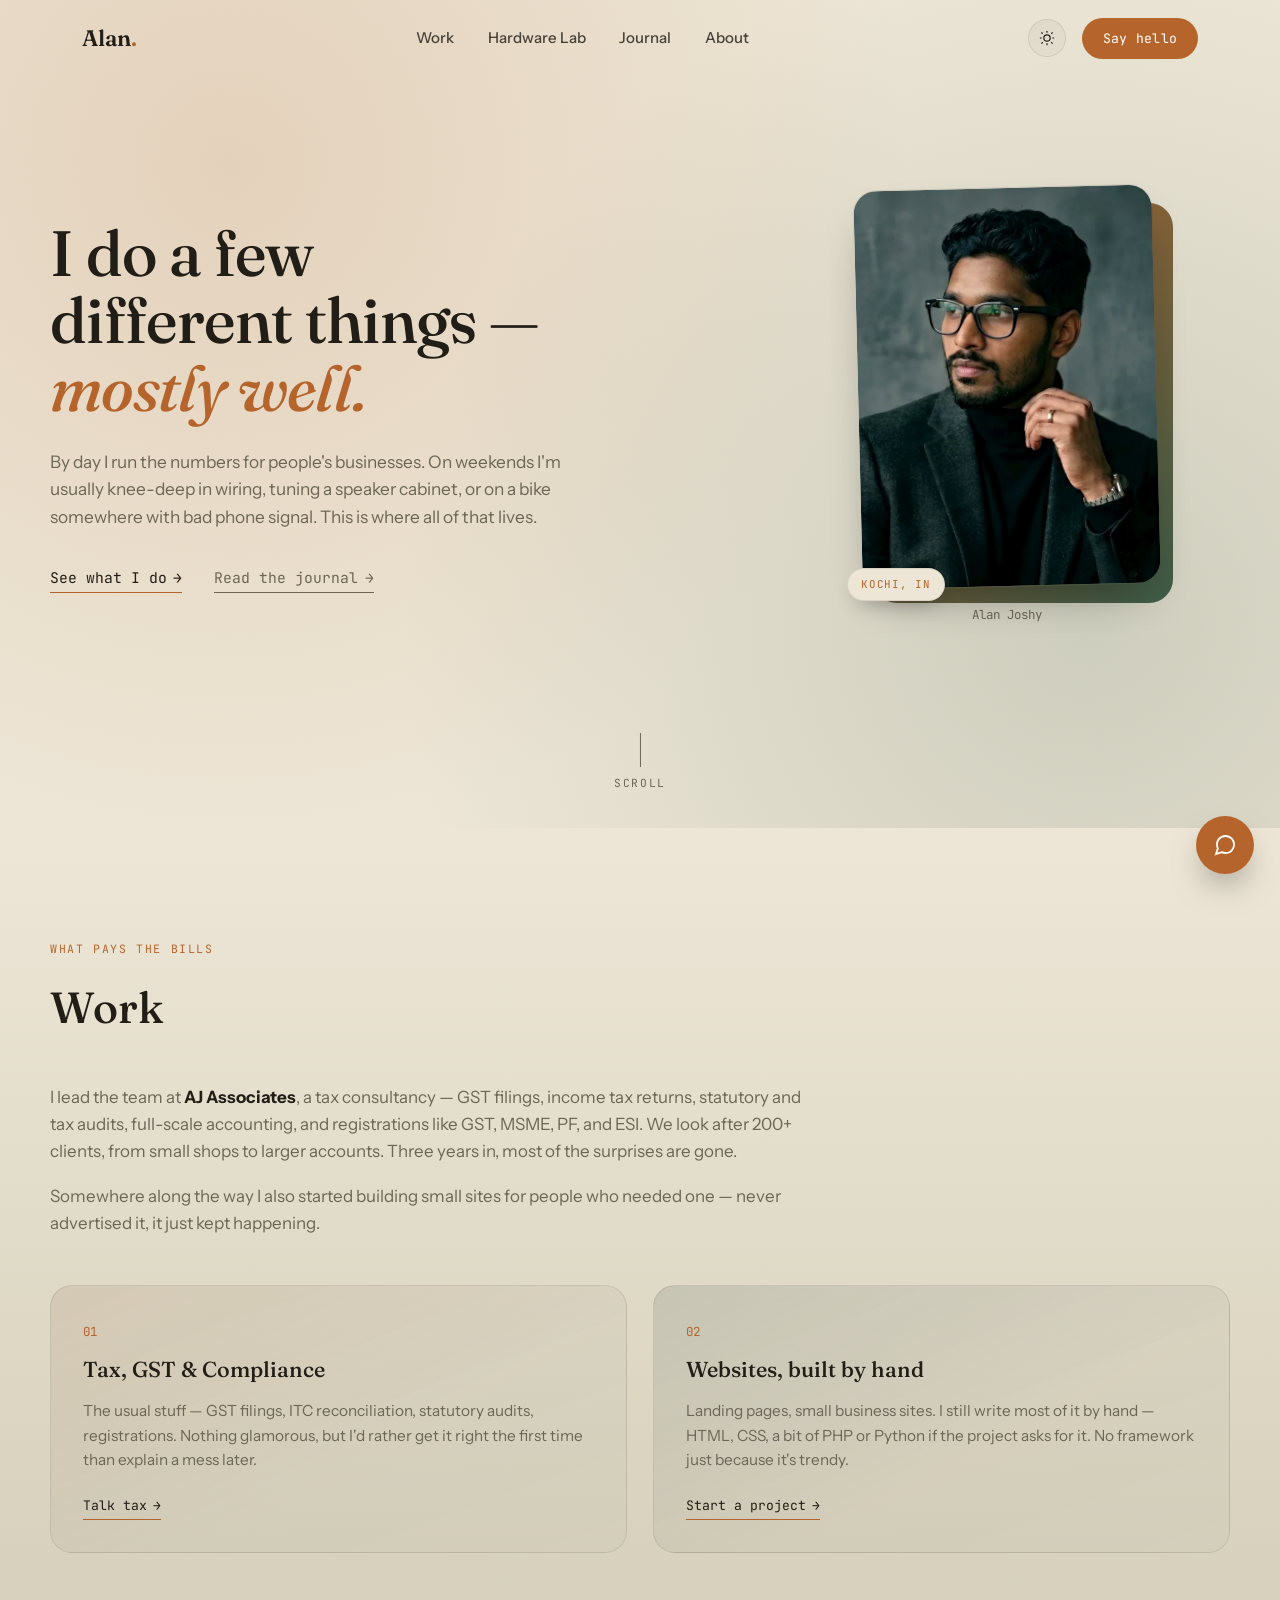
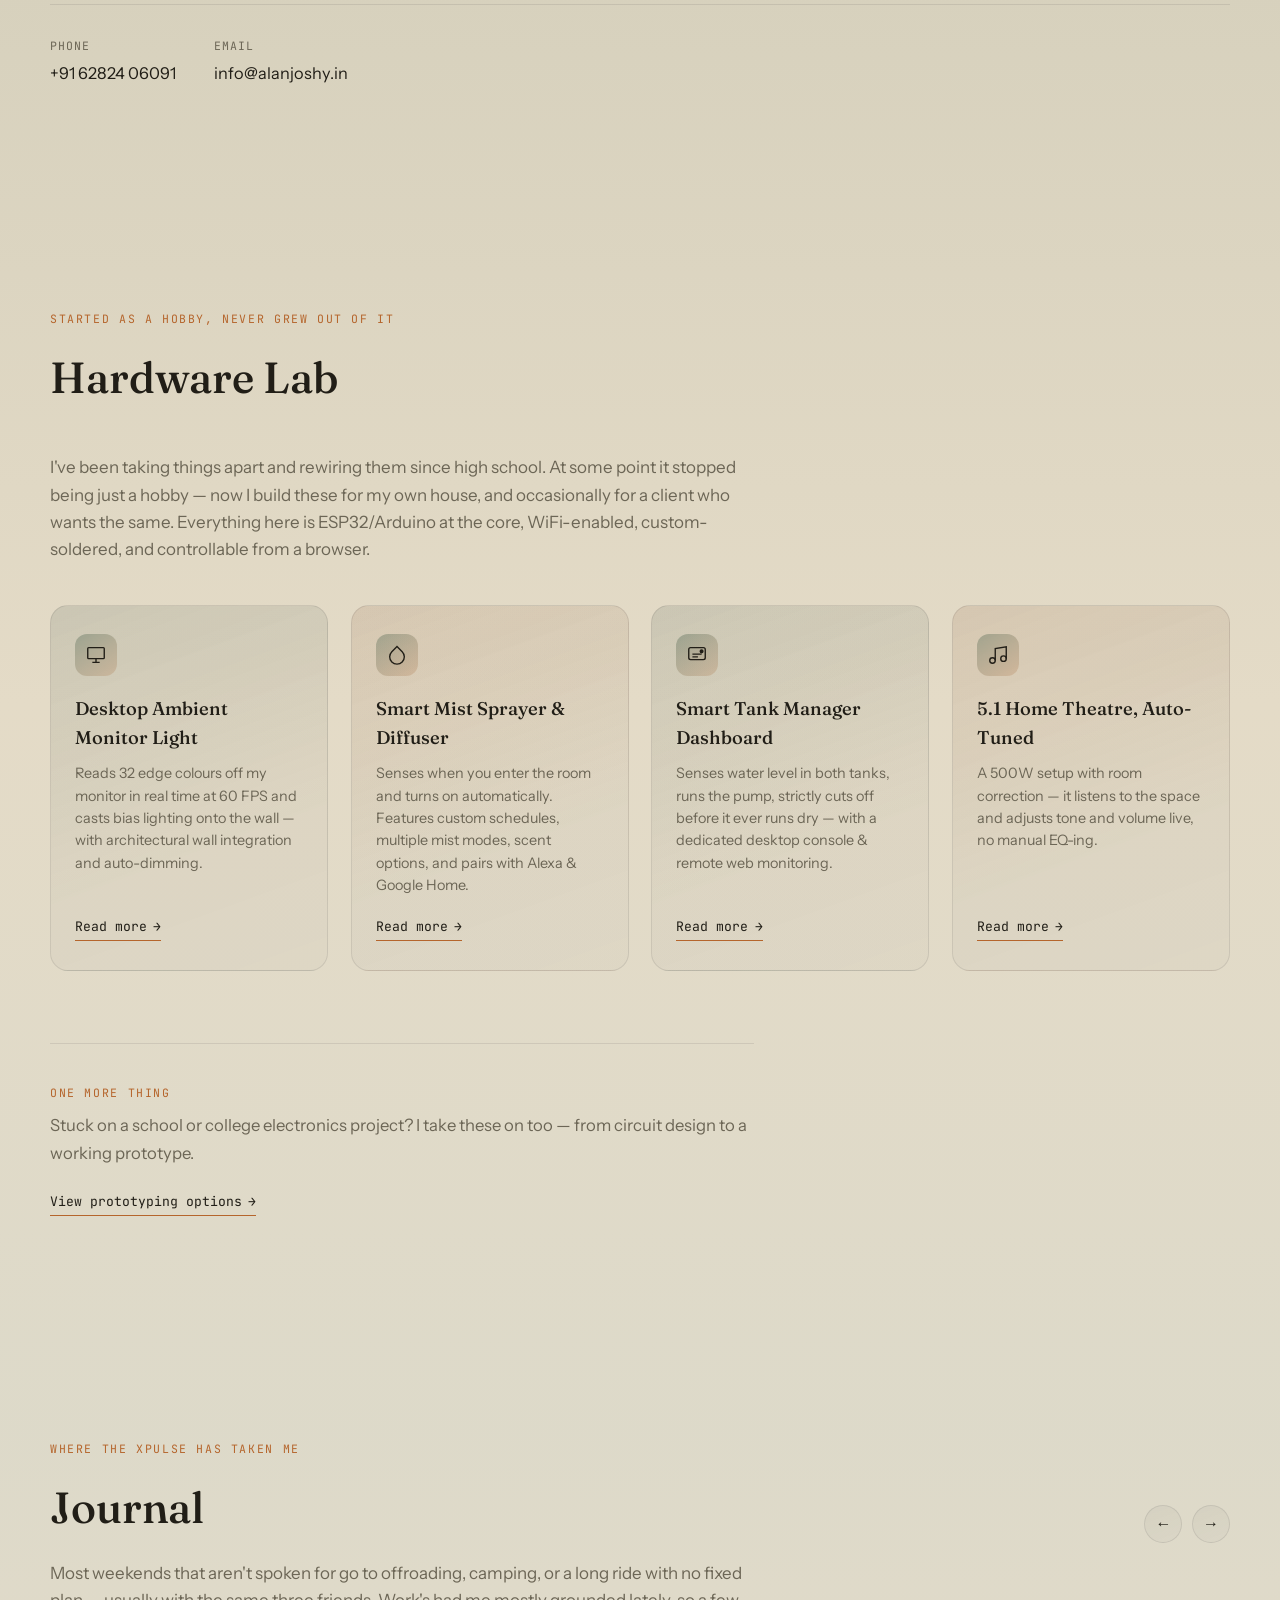
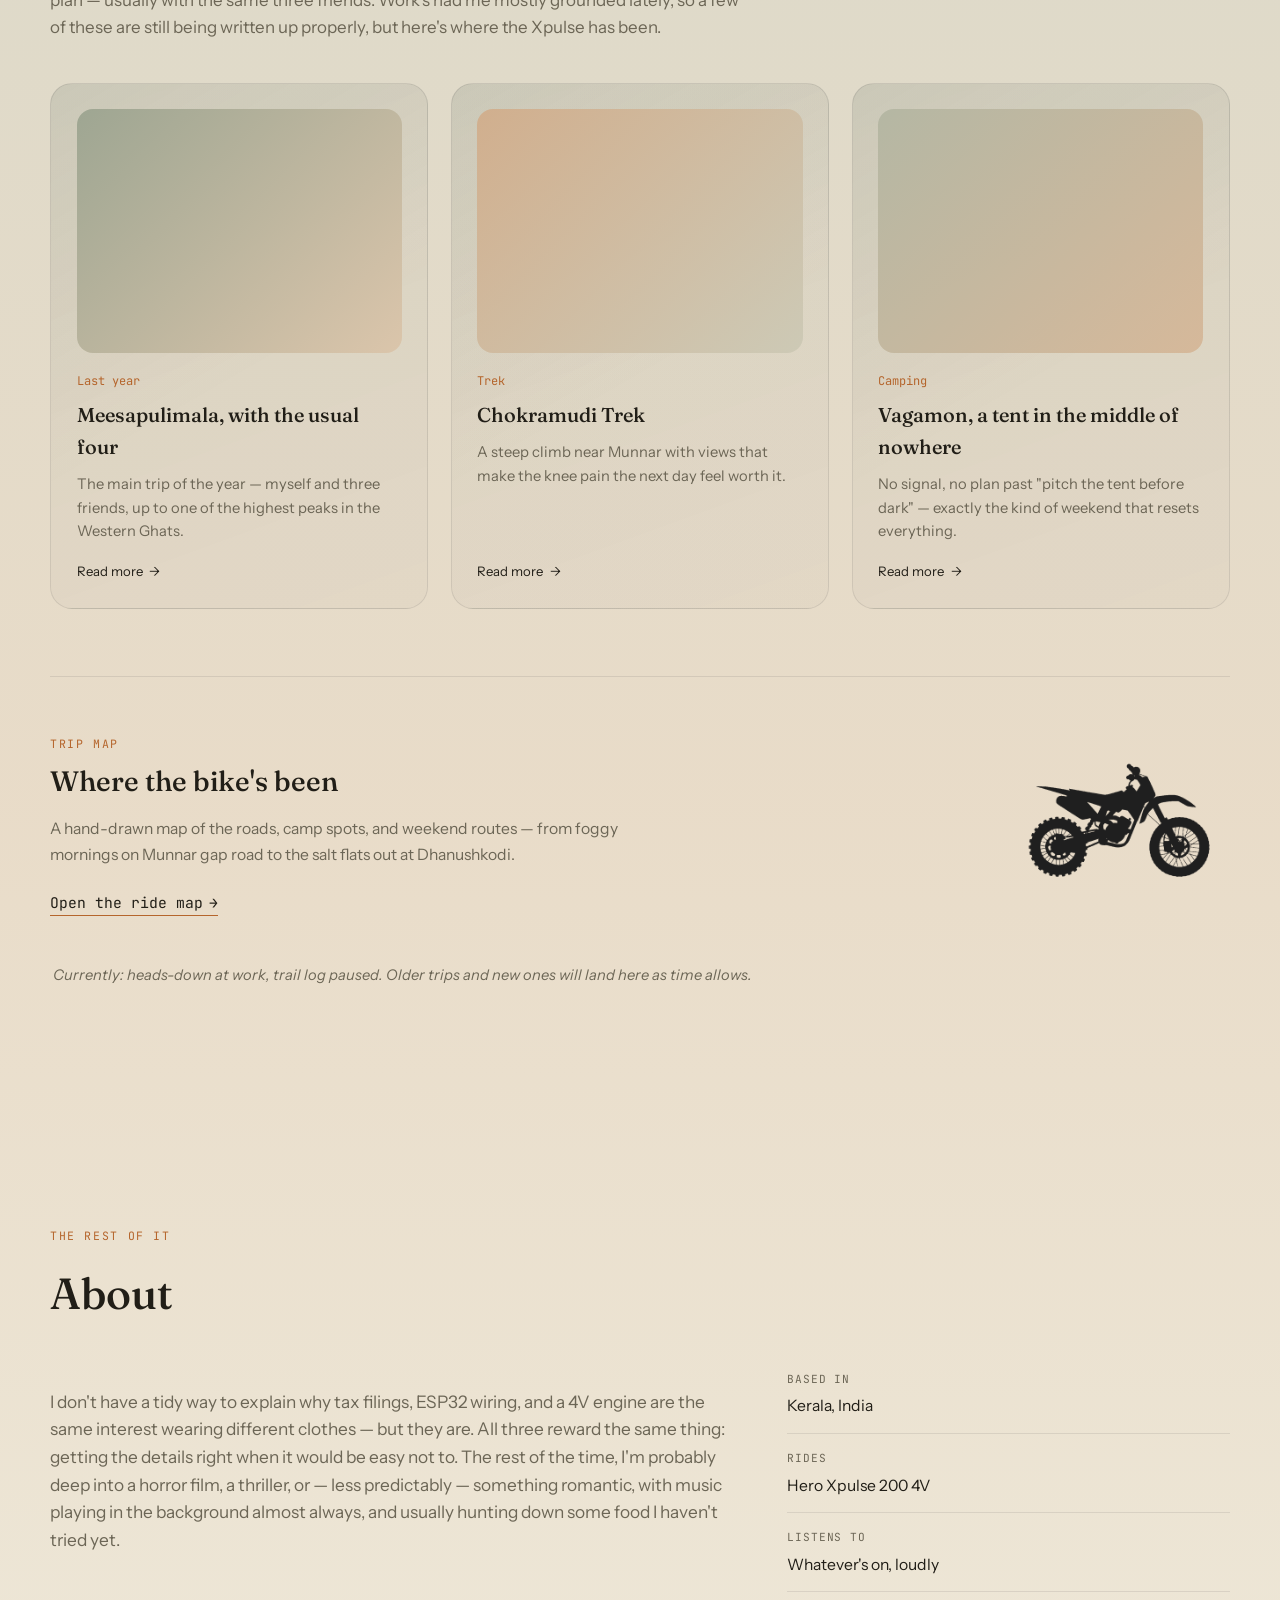
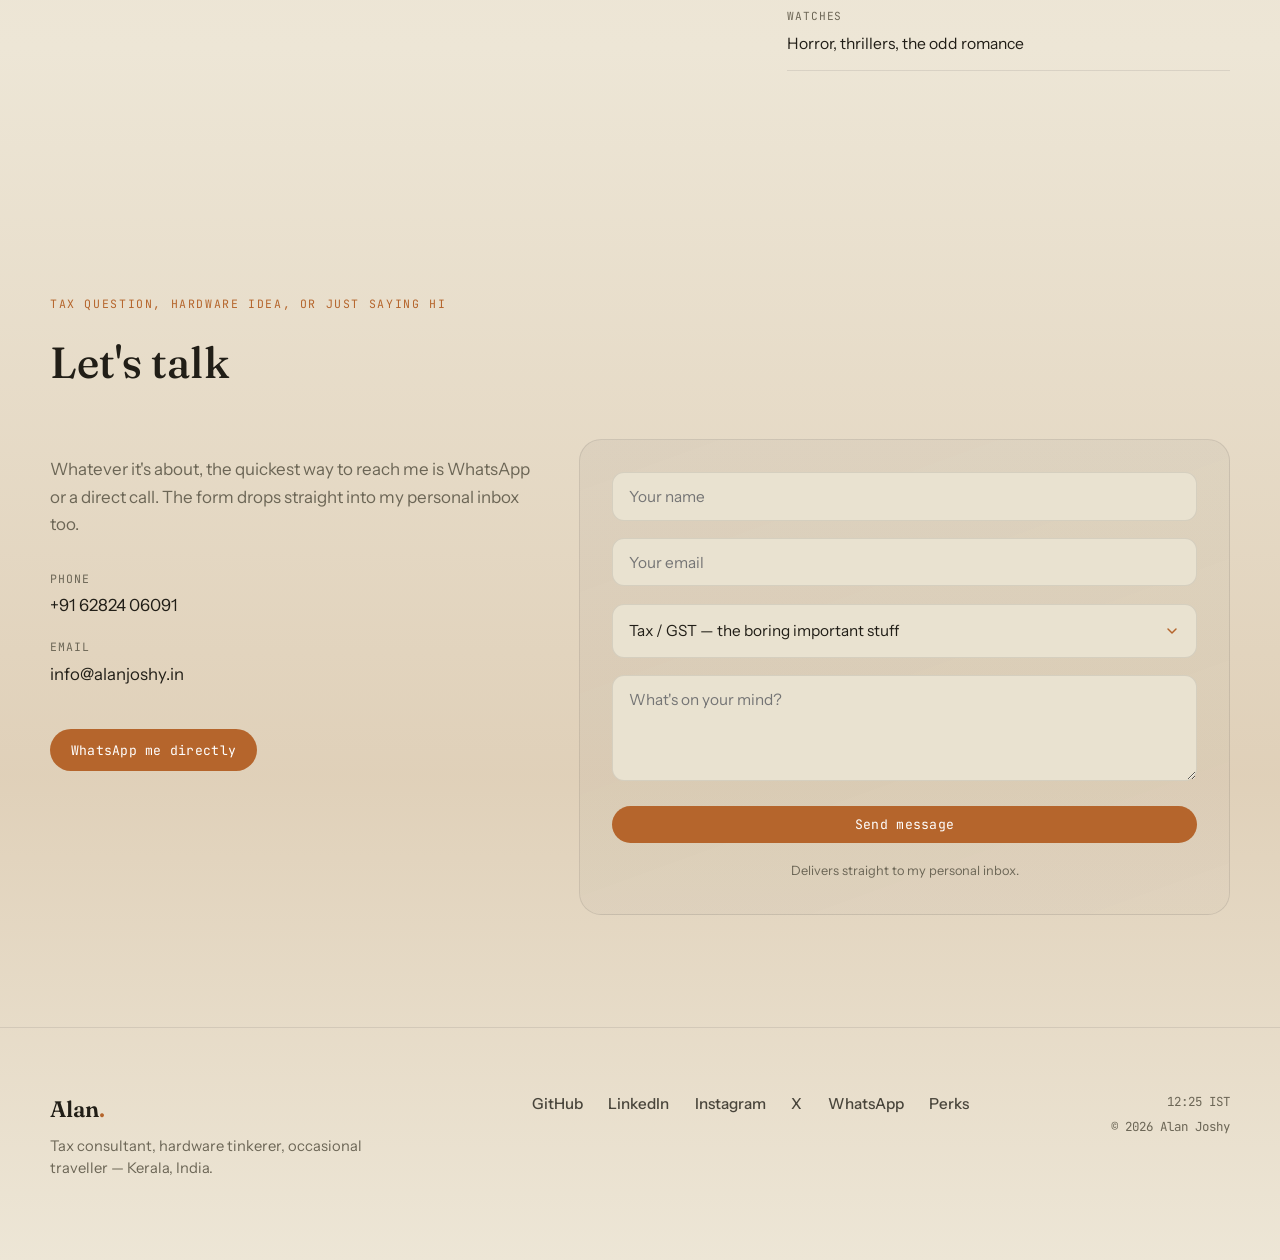
==== commit 9f320961: "Add files via upload" ====
--- a/index.html
+++ b/index.html
@@ -169,7 +169,7 @@
             <h3>Desktop Ambient Monitor Light</h3>
             <p>Reads 32 edge colours off my monitor in real time at 60 FPS and casts bias lighting onto the wall — with
               architectural wall integration and auto-dimming.</p>
-            <a href="hardware-lab.html?build=ambient" class="link-arrow small">Read more <span>&rarr;</span></a>
+            <a href="hardware-lab?build=ambient" class="link-arrow small">Read more <span>&rarr;</span></a>
           </article>
 
           <article class="lab-card">
@@ -181,7 +181,7 @@
             <h3>Smart Mist Sprayer &amp; Diffuser</h3>
             <p>Senses when you enter the room and turns on automatically. Features custom schedules, multiple mist
               modes, scent options, and pairs with Alexa &amp; Google Home.</p>
-            <a href="hardware-lab.html?build=mist" class="link-arrow small">Read more <span>&rarr;</span></a>
+            <a href="hardware-lab?build=mist" class="link-arrow small">Read more <span>&rarr;</span></a>
           </article>
 
           <article class="lab-card">
@@ -195,7 +195,7 @@
             <h3>Smart Tank Manager Dashboard</h3>
             <p>Senses water level in both tanks, runs the pump, strictly cuts off before it ever runs dry — with a
               dedicated desktop console &amp; remote web monitoring.</p>
-            <a href="hardware-lab.html?build=tank" class="link-arrow small">Read more <span>&rarr;</span></a>
+            <a href="hardware-lab?build=tank" class="link-arrow small">Read more <span>&rarr;</span></a>
           </article>
 
           <article class="lab-card">
@@ -209,14 +209,14 @@
             <h3>5.1 Home Theatre, Auto-Tuned</h3>
             <p>A 500W setup with room correction — it listens to the space and adjusts tone and volume live, no manual
               EQ-ing.</p>
-            <a href="hardware-lab.html?build=theatre" class="link-arrow small">Read more <span>&rarr;</span></a>
+            <a href="hardware-lab?build=theatre" class="link-arrow small">Read more <span>&rarr;</span></a>
           </article>
         </div>
 
         <div class="lab-prototyping">
           <p class="eyebrow">One more thing</p>
           <p>Stuck on a school or college electronics project? I take these on too — from circuit design to a working prototype.</p>
-          <a href="hardware-lab.html?build=student" class="link-arrow small">View prototyping options <span>&rarr;</span></a>
+          <a href="hardware-lab?build=student" class="link-arrow small">View prototyping options <span>&rarr;</span></a>
         </div>
       </div>
 
@@ -252,7 +252,7 @@
               <h3>Meesapulimala, with the usual four</h3>
               <p>The main trip of the year — myself and three friends, up to one of the highest peaks in the Western
                 Ghats.</p>
-              <a href="journal-map.html?spot=meesapulimala" class="link-arrow small read-more"
+              <a href="journal-map?spot=meesapulimala" class="link-arrow small read-more"
                 data-spot="meesapulimala">Read more
                 <span>&rarr;</span></a>
             </article>
@@ -262,7 +262,7 @@
               <span class="journal-date">Trek</span>
               <h3>Chokramudi Trek</h3>
               <p>A steep climb near Munnar with views that make the knee pain the next day feel worth it.</p>
-              <a href="journal-map.html?spot=chokramudi" class="link-arrow small read-more" data-spot="chokramudi">Read
+              <a href="journal-map?spot=chokramudi" class="link-arrow small read-more" data-spot="chokramudi">Read
                 more <span>&rarr;</span></a>
             </article>
 
@@ -272,7 +272,7 @@
               <h3>Vagamon, a tent in the middle of nowhere</h3>
               <p>No signal, no plan past "pitch the tent before dark" — exactly the kind of weekend that resets
                 everything.</p>
-              <a href="journal-map.html?spot=vagamon" class="link-arrow small read-more" data-spot="vagamon">Read more
+              <a href="journal-map?spot=vagamon" class="link-arrow small read-more" data-spot="vagamon">Read more
                 <span>&rarr;</span></a>
             </article>
 
@@ -282,7 +282,7 @@
               <h3>Chimmini Wildlife Sanctuary</h3>
               <p>Slower pace, quieter roads — a good reminder that not every ride needs to be about the distance
                 covered.</p>
-              <a href="journal-map.html?spot=chimmini" class="link-arrow small read-more" data-spot="chimmini">Read more
+              <a href="journal-map?spot=chimmini" class="link-arrow small read-more" data-spot="chimmini">Read more
                 <span>&rarr;</span></a>
             </article>
 
@@ -291,7 +291,7 @@
               <span class="journal-date">High range</span>
               <h3>Munnar & Gap Road</h3>
               <p>Foggy morning push through Lockhart Gap, cold drizzle, strong tea, and mountain ghats.</p>
-              <a href="journal-map.html?spot=munnar" class="link-arrow small read-more" data-spot="munnar">Read more
+              <a href="journal-map?spot=munnar" class="link-arrow small read-more" data-spot="munnar">Read more
                 <span>&rarr;</span></a>
             </article>
 
@@ -476,7 +476,7 @@
         <a href="https://x.com/alanjoshy03" target="_blank" rel="noopener">X</a>
         <a href="https://wa.me/916282406091?text=Hi%20Alan%2C%20saw%20your%20portfolio%20and%20wanted%20to%20reach%20out."
           target="_blank" rel="noopener">WhatsApp</a>
-        <a href="perks.html">Perks</a>
+        <a href="perks">Perks</a>
       </div>
       <div class="footer-meta">
         <span id="liveClock">IST</span>
--- a/css/style.css
+++ b/css/style.css
@@ -21,6 +21,12 @@
   --ease: cubic-bezier(.22, .68, .24, 1);
 }
 
+/* Note: The percentage-to-section stops in --page-bg-gradient and --page-bg-fallback
+   (Hero ~0-14%, Work ~15-38%, Lab ~38-55%, Journal ~55-75%, About ~75-85%, Connect/Footer ~85-100%)
+   are approximate mappings as of this implementation. As new journal entries, rides, or hardware builds
+   are added over time, section heights may shift; the continuous gradient will remain seamless and seam-free,
+   but these stops can be retuned if page content length expands significantly. */
+
 html[data-theme="dark"] {
   --bg: var(--ink);
   --bg-2: var(--ink-2);
@@ -32,6 +38,8 @@
   --card-border: rgba(255, 255, 255, 0.08);
   --hero-glow-1: radial-gradient(circle at 20% 25%, rgba(181, 101, 44, 0.24), transparent 55%);
   --hero-glow-2: radial-gradient(circle at 82% 70%, rgba(61, 92, 72, 0.30), transparent 55%);
+  --page-bg-fallback: linear-gradient(180deg, #12141A 0%, #12141A 14%, #181C26 26%, #1B1E27 38%, #161F1C 50%, #1D1E24 66%, #151820 80%, #1C1E26 92%, #12141A 100%);
+  --page-bg-gradient: linear-gradient(180deg, var(--ink) 0%, var(--ink) 14%, color-mix(in srgb, var(--backwater) 12%, var(--ink-2)) 26%, var(--ink-2) 38%, color-mix(in srgb, var(--backwater) 14%, var(--ink)) 50%, color-mix(in srgb, var(--rust) 10%, var(--ink)) 66%, var(--ink) 80%, color-mix(in srgb, var(--rust) 12%, var(--ink-2)) 92%, var(--ink) 100%);
 }
 
 html[data-theme="light"] {
@@ -45,6 +53,8 @@
   --card-border: rgba(18, 20, 26, 0.09);
   --hero-glow-1: radial-gradient(circle at 18% 20%, rgba(181, 101, 44, 0.16), transparent 55%);
   --hero-glow-2: radial-gradient(circle at 85% 75%, rgba(61, 92, 72, 0.18), transparent 55%);
+  --page-bg-fallback: linear-gradient(180deg, #EDE6D6 0%, #EDE6D6 14%, #E3DEC8 26%, #E4DBC7 38%, #DFE2D4 50%, #ECE3D7 66%, #EDE6D6 80%, #E6DDD0 92%, #EDE6D6 100%);
+  --page-bg-gradient: linear-gradient(180deg, var(--paper) 0%, var(--paper) 14%, color-mix(in srgb, var(--backwater) 8%, var(--paper-2)) 26%, var(--paper-2) 38%, color-mix(in srgb, var(--backwater) 9%, var(--paper)) 50%, color-mix(in srgb, var(--rust) 8%, var(--paper)) 66%, var(--paper) 80%, color-mix(in srgb, var(--rust) 9%, var(--paper-2)) 92%, var(--paper) 100%);
 }
 
 * {
@@ -84,7 +94,9 @@
 
 body {
   margin: 0;
-  background: var(--bg);
+  background: var(--bg); /* solid base fallback */
+  background: var(--page-bg-fallback); /* gradient fallback for browsers without color-mix support */
+  background: var(--page-bg-gradient); /* continuous full-document background gradient */
   color: var(--fg);
   font-family: var(--font-body);
   font-size: 16px;
@@ -704,18 +716,6 @@
 
 .work-section {
   position: relative;
-  background: linear-gradient(180deg, transparent, var(--bg-2) 12%, var(--bg-2) 88%, transparent);
-}
-
-.work-section::before {
-  content: '';
-  position: absolute;
-  inset: 0;
-  z-index: 0;
-  pointer-events: none;
-  background:
-    radial-gradient(circle at 8% 15%, color-mix(in srgb, var(--backwater) 20%, transparent), transparent 45%),
-    radial-gradient(circle at 92% 85%, color-mix(in srgb, var(--rust) 16%, transparent), transparent 50%);
 }
 
 .work-section .section-inner {
@@ -829,15 +829,6 @@
 /* ---- Hardware Lab ---- */
 .lab-section {
   position: relative;
-}
-
-.lab-section::before {
-  content: '';
-  position: absolute;
-  inset: 0;
-  z-index: 0;
-  pointer-events: none;
-  background: radial-gradient(ellipse at 50% 0%, color-mix(in srgb, var(--backwater) 14%, transparent), transparent 60%);
 }
 
 .lab-section .section-inner {
@@ -1264,17 +1255,6 @@
    ========================================================================== */
 .connect-section {
   position: relative;
-}
-
-.connect-section::before {
-  content: '';
-  position: absolute;
-  inset: 0;
-  z-index: 0;
-  pointer-events: none;
-  background:
-    radial-gradient(circle at 12% 80%, color-mix(in srgb, var(--rust) 16%, transparent), transparent 50%),
-    radial-gradient(circle at 88% 15%, color-mix(in srgb, var(--backwater) 16%, transparent), transparent 50%);
 }
 
 .connect-section .section-inner {
@@ -1655,7 +1635,6 @@
 .site-footer {
   border-top: 1px solid var(--card-border);
   padding: 4rem 2rem 5rem;
-  background: var(--bg);
   position: relative;
   z-index: 10;
 }
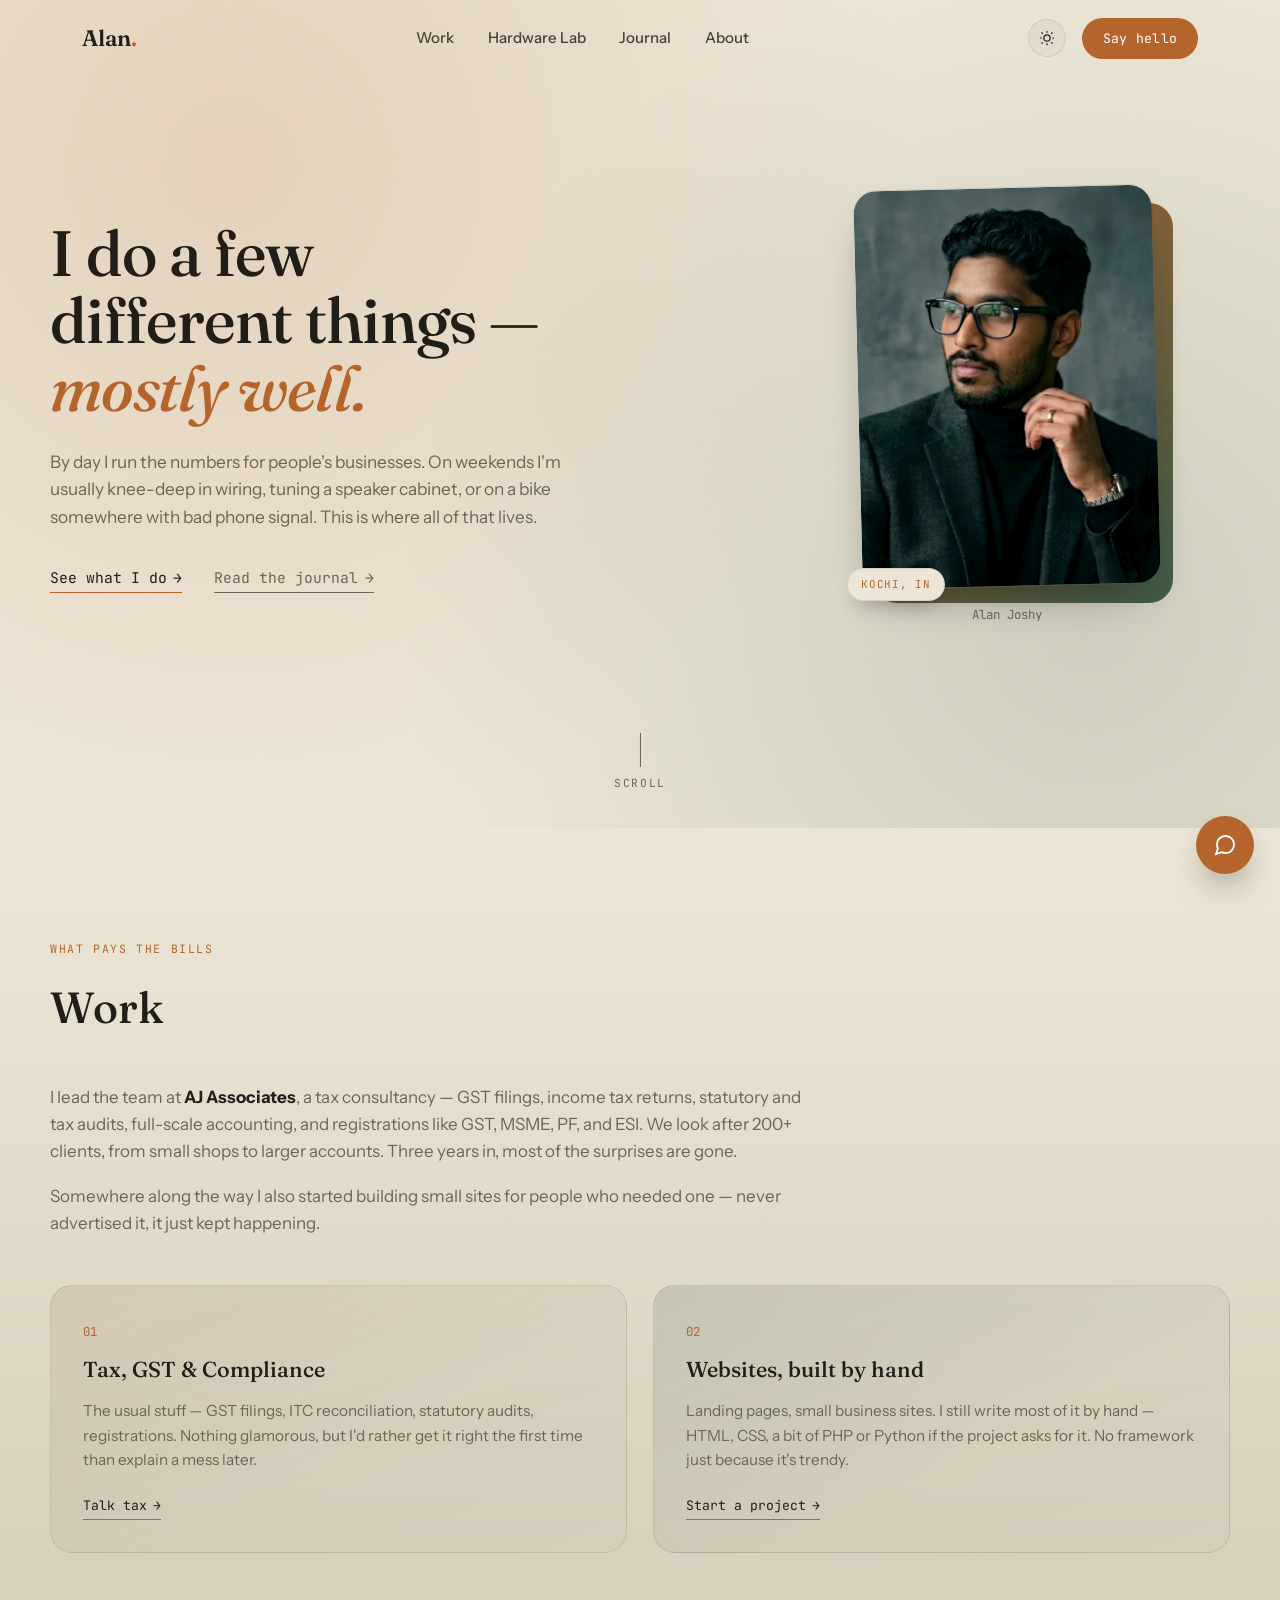
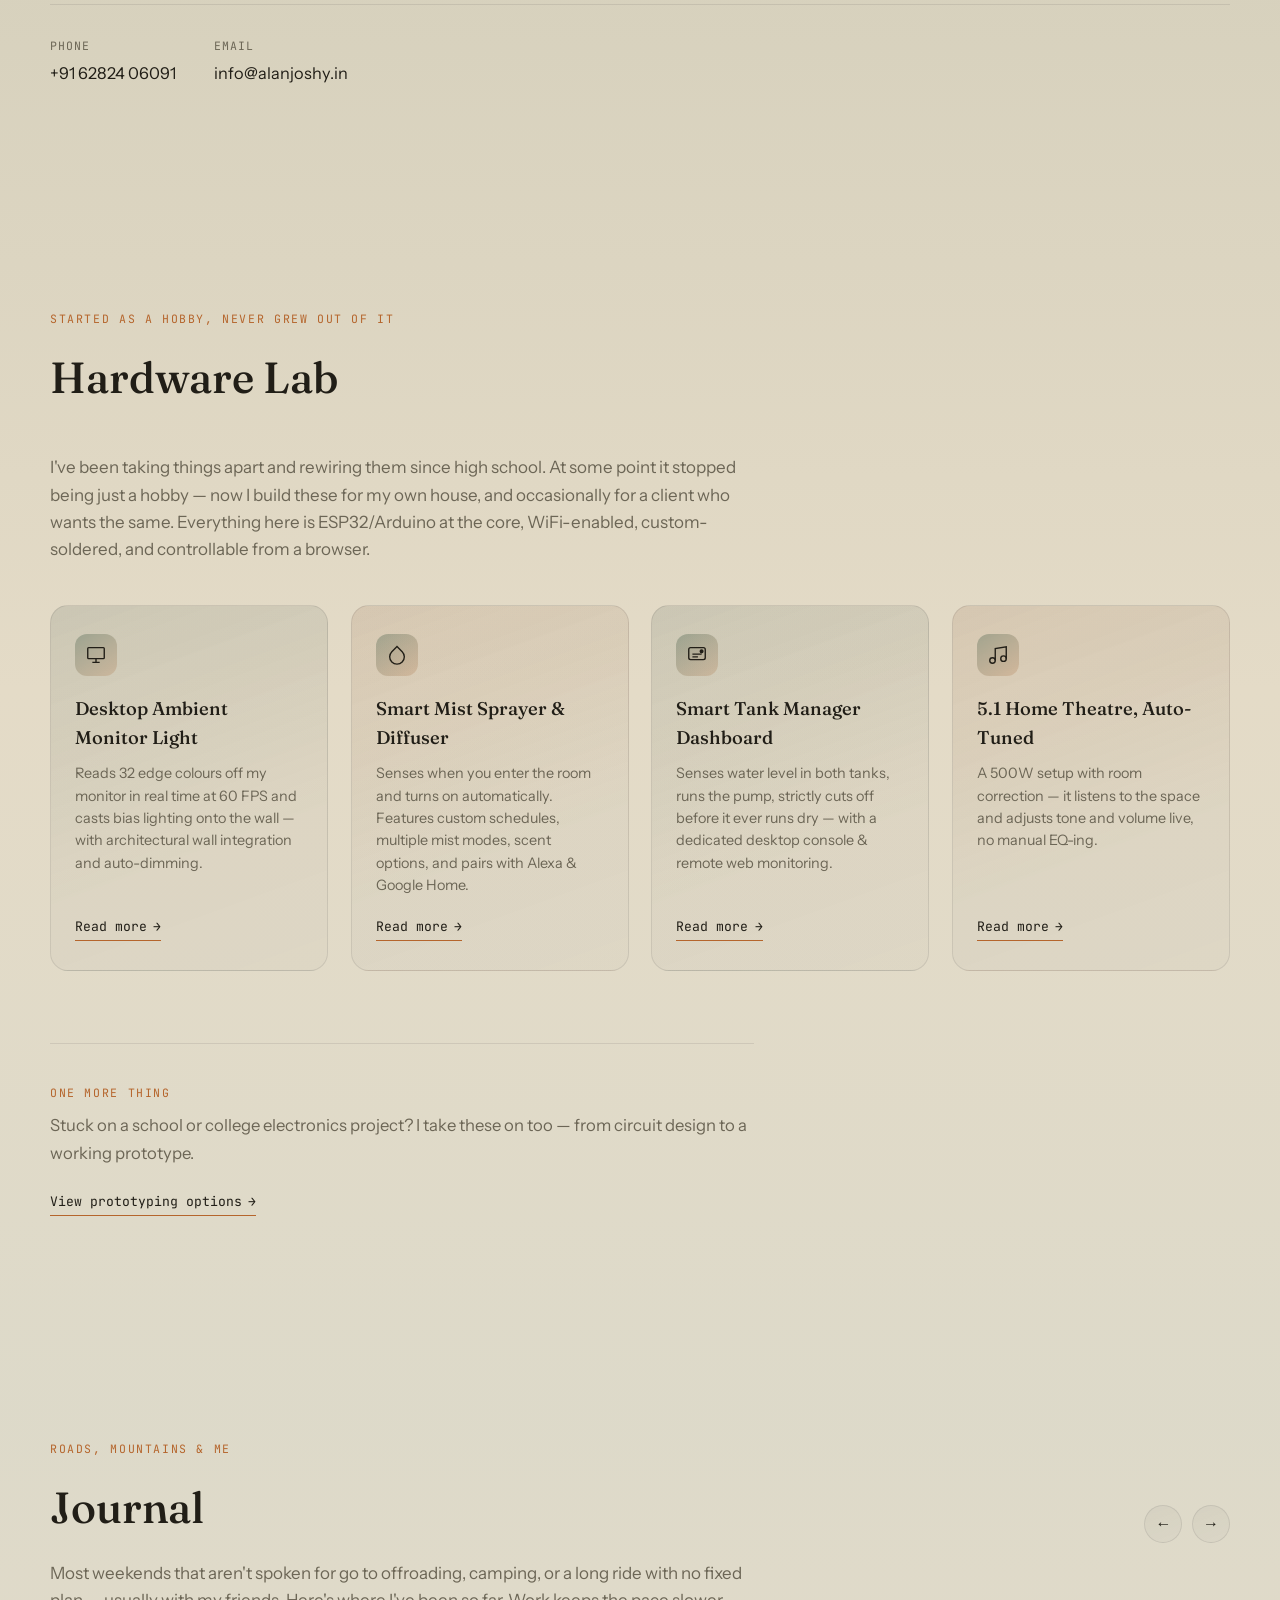
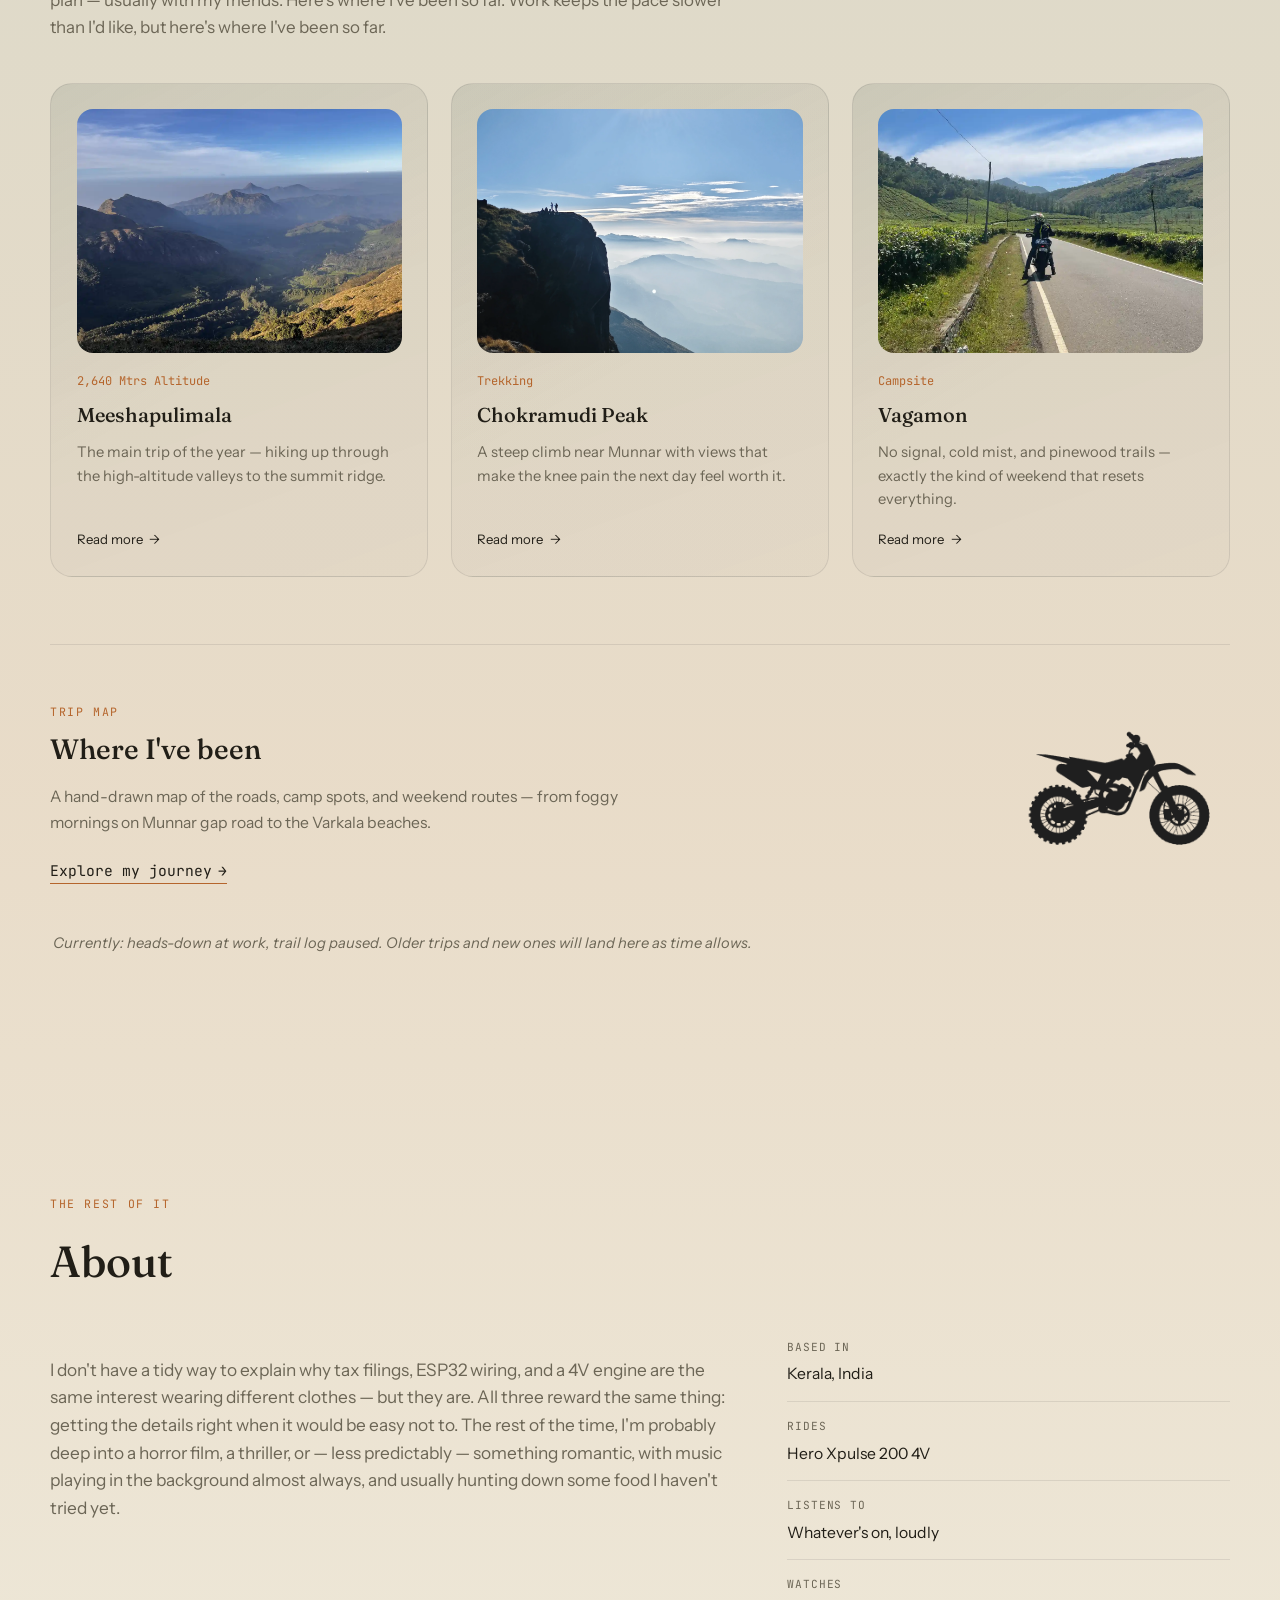
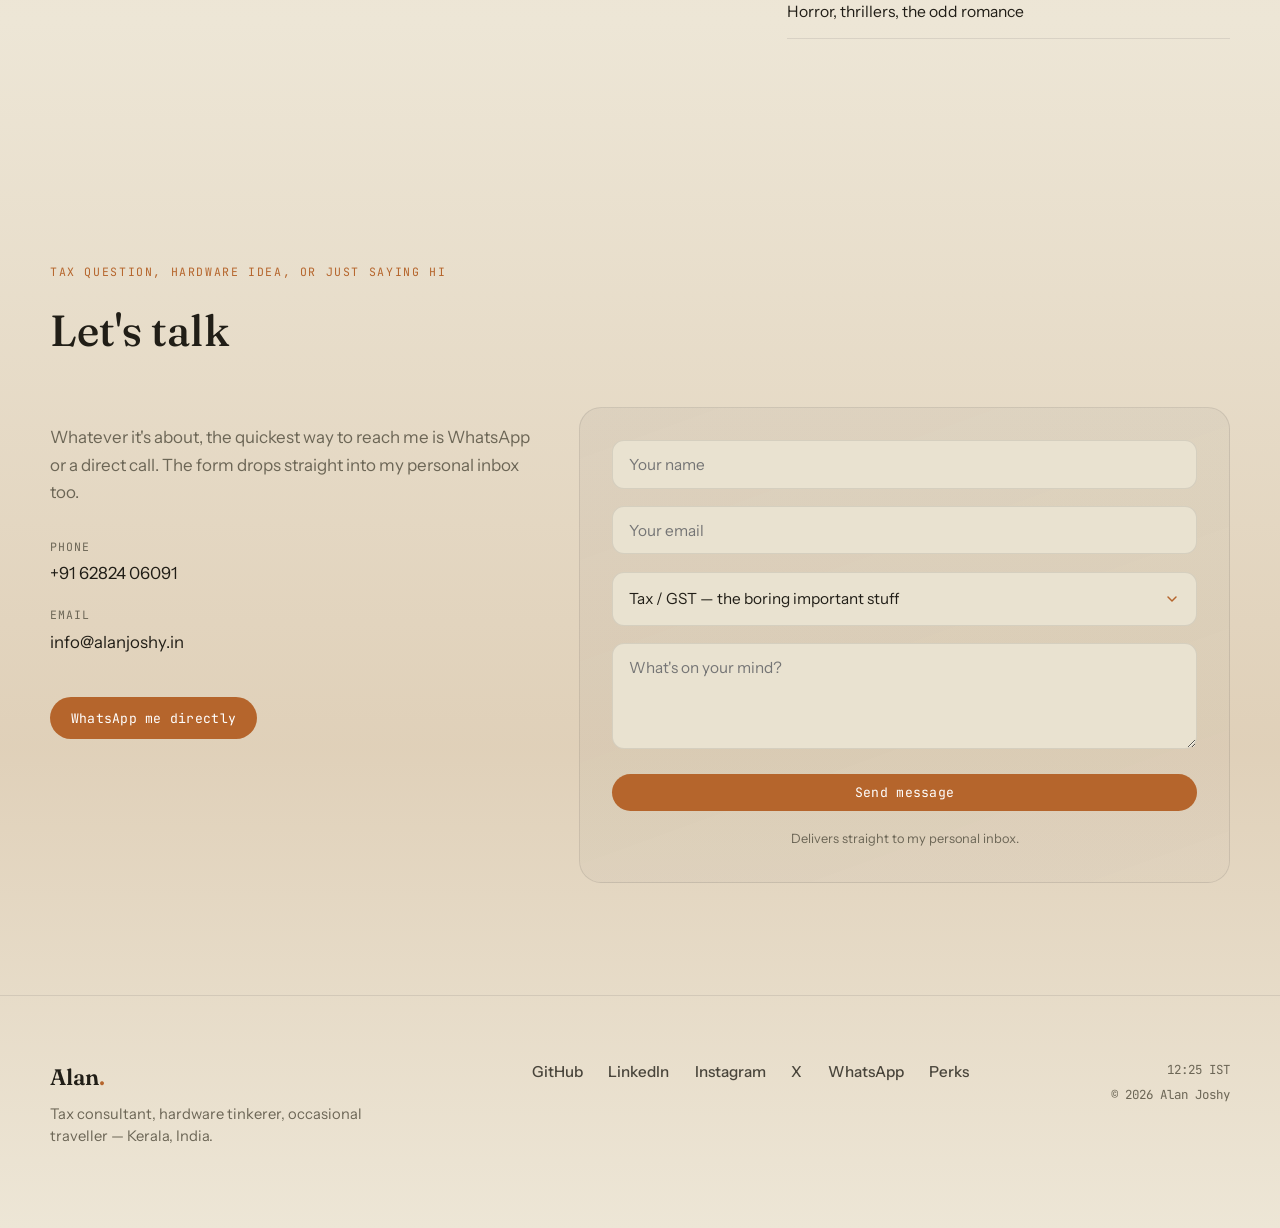
==== commit 8ce17314: "Add files via upload" ====
--- a/index.html
+++ b/index.html
@@ -215,7 +215,8 @@
 
         <div class="lab-prototyping">
           <p class="eyebrow">One more thing</p>
-          <p>Stuck on a school or college electronics project? I take these on too — from circuit design to a working prototype.</p>
+          <p>Stuck on a school or college electronics project? I take these on too — from circuit design to a working
+            prototype.</p>
           <a href="hardware-lab?build=student" class="link-arrow small">View prototyping options <span>&rarr;</span></a>
         </div>
       </div>
@@ -229,7 +230,7 @@
       <div class="section-inner reveal">
         <div class="section-head-row">
           <div>
-            <p class="eyebrow">Where the Xpulse has taken me</p>
+            <p class="eyebrow">Roads, Mountains & Me</p>
             <h2 class="section-title">Journal</h2>
           </div>
           <div class="carousel-controls">
@@ -239,28 +240,29 @@
         </div>
         <p class="section-lede">
           Most weekends that aren't spoken for go to offroading, camping, or a long ride with no fixed plan — usually
-          with the same three friends. Work's had me mostly grounded lately, so a few of these are still being written
-          up properly, but here's where the Xpulse has been.
+          with my friends. Here's where I've been so far.
+          Work keeps the pace slower than I'd like, but here's where I've been so far.
+
+
         </p>
 
         <div class="journal-carousel-wrap">
           <div class="journal-carousel" id="journalCarousel">
 
-            <article class="journal-card" data-spot="meesapulimala">
+            <article class="journal-card" data-spot="meeshapulimala">
               <div class="journal-media journal-media-a"></div>
-              <span class="journal-date">Last year</span>
-              <h3>Meesapulimala, with the usual four</h3>
-              <p>The main trip of the year — myself and three friends, up to one of the highest peaks in the Western
-                Ghats.</p>
-              <a href="journal-map?spot=meesapulimala" class="link-arrow small read-more"
-                data-spot="meesapulimala">Read more
+              <span class="journal-date">2,640 Mtrs Altitude</span>
+              <h3>Meeshapulimala</h3>
+              <p>The main trip of the year — hiking up through the high-altitude valleys to the summit ridge.</p>
+              <a href="journal-map?spot=meeshapulimala" class="link-arrow small read-more"
+                data-spot="meeshapulimala">Read more
                 <span>&rarr;</span></a>
             </article>
 
             <article class="journal-card" data-spot="chokramudi">
               <div class="journal-media journal-media-b"></div>
-              <span class="journal-date">Trek</span>
-              <h3>Chokramudi Trek</h3>
+              <span class="journal-date">Trekking</span>
+              <h3>Chokramudi Peak</h3>
               <p>A steep climb near Munnar with views that make the knee pain the next day feel worth it.</p>
               <a href="journal-map?spot=chokramudi" class="link-arrow small read-more" data-spot="chokramudi">Read
                 more <span>&rarr;</span></a>
@@ -268,30 +270,29 @@
 
             <article class="journal-card" data-spot="vagamon">
               <div class="journal-media journal-media-c"></div>
-              <span class="journal-date">Camping</span>
-              <h3>Vagamon, a tent in the middle of nowhere</h3>
-              <p>No signal, no plan past "pitch the tent before dark" — exactly the kind of weekend that resets
-                everything.</p>
+              <span class="journal-date">Campsite</span>
+              <h3>Vagamon</h3>
+              <p>No signal, cold mist, and pinewood trails — exactly the kind of weekend that resets everything.</p>
               <a href="journal-map?spot=vagamon" class="link-arrow small read-more" data-spot="vagamon">Read more
                 <span>&rarr;</span></a>
             </article>
 
-            <article class="journal-card" data-spot="chimmini">
+            <article class="journal-card" data-spot="gap-road">
               <div class="journal-media journal-media-d"></div>
-              <span class="journal-date">Wildlife</span>
-              <h3>Chimmini Wildlife Sanctuary</h3>
-              <p>Slower pace, quieter roads — a good reminder that not every ride needs to be about the distance
-                covered.</p>
-              <a href="journal-map?spot=chimmini" class="link-arrow small read-more" data-spot="chimmini">Read more
+              <span class="journal-date">Scenic</span>
+              <h3>Gap Road</h3>
+              <p>Foggy morning push through mountain ghats, cold drizzle, strong tea, and fresh tarmac.</p>
+              <a href="journal-map?spot=gap-road" class="link-arrow small read-more" data-spot="gap-road">Read more
                 <span>&rarr;</span></a>
             </article>
 
-            <article class="journal-card" data-spot="munnar">
+            <article class="journal-card" data-spot="panchalimedu">
               <div class="journal-media journal-media-e"></div>
-              <span class="journal-date">High range</span>
-              <h3>Munnar & Gap Road</h3>
-              <p>Foggy morning push through Lockhart Gap, cold drizzle, strong tea, and mountain ghats.</p>
-              <a href="journal-map?spot=munnar" class="link-arrow small read-more" data-spot="munnar">Read more
+              <span class="journal-date">Mahabharata mythology</span>
+              <h3>Panchalimedu</h3>
+              <p>Windy mountain ridge overlooking the mist-filled valley floors of Idukki.</p>
+              <a href="journal-map?spot=panchalimedu" class="link-arrow small read-more" data-spot="panchalimedu">Read
+                more
                 <span>&rarr;</span></a>
             </article>
 
@@ -303,13 +304,13 @@
         <div class="journal-map-strip reveal">
           <div class="map-strip-content">
             <p class="eyebrow" style="margin-bottom: 0.35rem;">Trip map</p>
-            <h3 class="map-strip-title">Where the bike's been</h3>
+            <h3 class="map-strip-title">Where I've been</h3>
             <p class="map-strip-desc">
               A hand-drawn map of the roads, camp spots, and weekend routes &mdash; from foggy mornings on Munnar gap
-              road to the salt flats out at Dhanushkodi.
+              road to the Varkala beaches.
             </p>
             <button class="link-arrow map-strip-btn" id="rideLaunchBtn" aria-label="Open the ride map">
-              Open the ride map <span>&rarr;</span>
+              Explore my journey <span>&rarr;</span>
             </button>
           </div>
 
@@ -318,7 +319,8 @@
             <div class="bike-actor-box" id="bikeActorBox">
               <picture>
                 <source srcset="images/dirtbike.webp" type="image/webp" />
-                <img src="images/dirtbike.png" alt="Dirtbike silhouette" class="dirtbike-img" draggable="false" loading="lazy" width="500" height="500" />
+                <img src="images/dirtbike.png" alt="Dirtbike silhouette" class="dirtbike-img" draggable="false"
+                  loading="lazy" width="500" height="500" />
               </picture>
 
               <!-- Exhaust Smoke Emitter (positioned at the silencer tip) -->
--- a/css/style.css
+++ b/css/style.css
@@ -81,7 +81,8 @@
   background: transparent;
 }
 
-input::selection, textarea::selection {
+input::selection,
+textarea::selection {
   background: color-mix(in srgb, var(--accent) 30%, transparent);
 }
 
@@ -94,9 +95,12 @@
 
 body {
   margin: 0;
-  background: var(--bg); /* solid base fallback */
-  background: var(--page-bg-fallback); /* gradient fallback for browsers without color-mix support */
-  background: var(--page-bg-gradient); /* continuous full-document background gradient */
+  background: var(--bg);
+  /* solid base fallback */
+  background: var(--page-bg-fallback);
+  /* gradient fallback for browsers without color-mix support */
+  background: var(--page-bg-gradient);
+  /* continuous full-document background gradient */
   color: var(--fg);
   font-family: var(--font-body);
   font-size: 16px;
@@ -110,7 +114,9 @@
 }
 
 /* Allow text editing inside form fields */
-input, textarea, select {
+input,
+textarea,
+select {
   user-select: auto;
   -webkit-user-select: auto;
 }
@@ -125,7 +131,8 @@
   -webkit-tap-highlight-color: transparent;
 }
 
-img, svg {
+img,
+svg {
   max-width: 100%;
   display: block;
   -webkit-user-drag: none;
@@ -1078,27 +1085,30 @@
   aspect-ratio: 4/3;
   border-radius: 16px;
   margin-bottom: 1.2rem;
-  opacity: 0.9;
+  background-size: cover;
+  background-position: center;
+  background-repeat: no-repeat;
+  background-color: var(--bg-2);
 }
 
 .journal-media-a {
-  background: linear-gradient(135deg, color-mix(in srgb, var(--backwater) 45%, var(--bg-2)), color-mix(in srgb, var(--rust) 20%, var(--bg-2)));
+  background-image: url('../images/journal/cover/mp_cover.webp');
 }
 
 .journal-media-b {
-  background: linear-gradient(135deg, color-mix(in srgb, var(--rust) 40%, var(--bg-2)), color-mix(in srgb, var(--backwater) 15%, var(--bg-2)));
+  background-image: url('../images/journal/cover/ch_cover.webp');
 }
 
 .journal-media-c {
-  background: linear-gradient(135deg, color-mix(in srgb, var(--backwater) 30%, var(--bg-2)), color-mix(in srgb, var(--rust) 32%, var(--bg-2)));
+  background-image: url('../images/journal/cover/vg_cover.webp');
 }
 
 .journal-media-d {
-  background: linear-gradient(150deg, color-mix(in srgb, var(--rust) 25%, var(--bg-2)), color-mix(in srgb, var(--backwater) 40%, var(--bg-2)));
+  background-image: url('../images/journal/cover/mg_cover.webp');
 }
 
 .journal-media-e {
-  background: linear-gradient(160deg, color-mix(in srgb, var(--backwater) 50%, var(--bg-2)), color-mix(in srgb, var(--rust) 12%, var(--bg-2)));
+  background-image: url('../images/journal/cover/pm_cover.webp');
 }
 
 .journal-card .journal-date {
@@ -1739,11 +1749,13 @@
   flex-direction: column;
   align-items: flex-end;
   gap: 0.9rem;
-  pointer-events: none; /* Allows clicks on underlying links to pass through */
+  pointer-events: none;
+  /* Allows clicks on underlying links to pass through */
 }
 
 .chat-fab {
-  pointer-events: auto; /* Only the FAB button itself captures clicks */
+  pointer-events: auto;
+  /* Only the FAB button itself captures clicks */
   width: 58px;
   height: 58px;
   border-radius: 50%;
@@ -2258,14 +2270,37 @@
 }
 
 /* Staggered micro-delays (0 - 45ms) */
-.circuit-transition-overlay.is-active .trace-1 { transition-delay: 0ms; }
-.circuit-transition-overlay.is-active .trace-2 { transition-delay: 15ms; }
-.circuit-transition-overlay.is-active .trace-3 { transition-delay: 30ms; }
-.circuit-transition-overlay.is-active .trace-4 { transition-delay: 45ms; }
-.circuit-transition-overlay.is-active .trace-5 { transition-delay: 20ms; }
-.circuit-transition-overlay.is-active .trace-6 { transition-delay: 35ms; }
-.circuit-transition-overlay.is-active .trace-7 { transition-delay: 10ms; }
-.circuit-transition-overlay.is-active .trace-8 { transition-delay: 25ms; }
+.circuit-transition-overlay.is-active .trace-1 {
+  transition-delay: 0ms;
+}
+
+.circuit-transition-overlay.is-active .trace-2 {
+  transition-delay: 15ms;
+}
+
+.circuit-transition-overlay.is-active .trace-3 {
+  transition-delay: 30ms;
+}
+
+.circuit-transition-overlay.is-active .trace-4 {
+  transition-delay: 45ms;
+}
+
+.circuit-transition-overlay.is-active .trace-5 {
+  transition-delay: 20ms;
+}
+
+.circuit-transition-overlay.is-active .trace-6 {
+  transition-delay: 35ms;
+}
+
+.circuit-transition-overlay.is-active .trace-7 {
+  transition-delay: 10ms;
+}
+
+.circuit-transition-overlay.is-active .trace-8 {
+  transition-delay: 25ms;
+}
 
 .circuit-transition-overlay.is-active .pcb-trace {
   stroke-dashoffset: 0 !important;
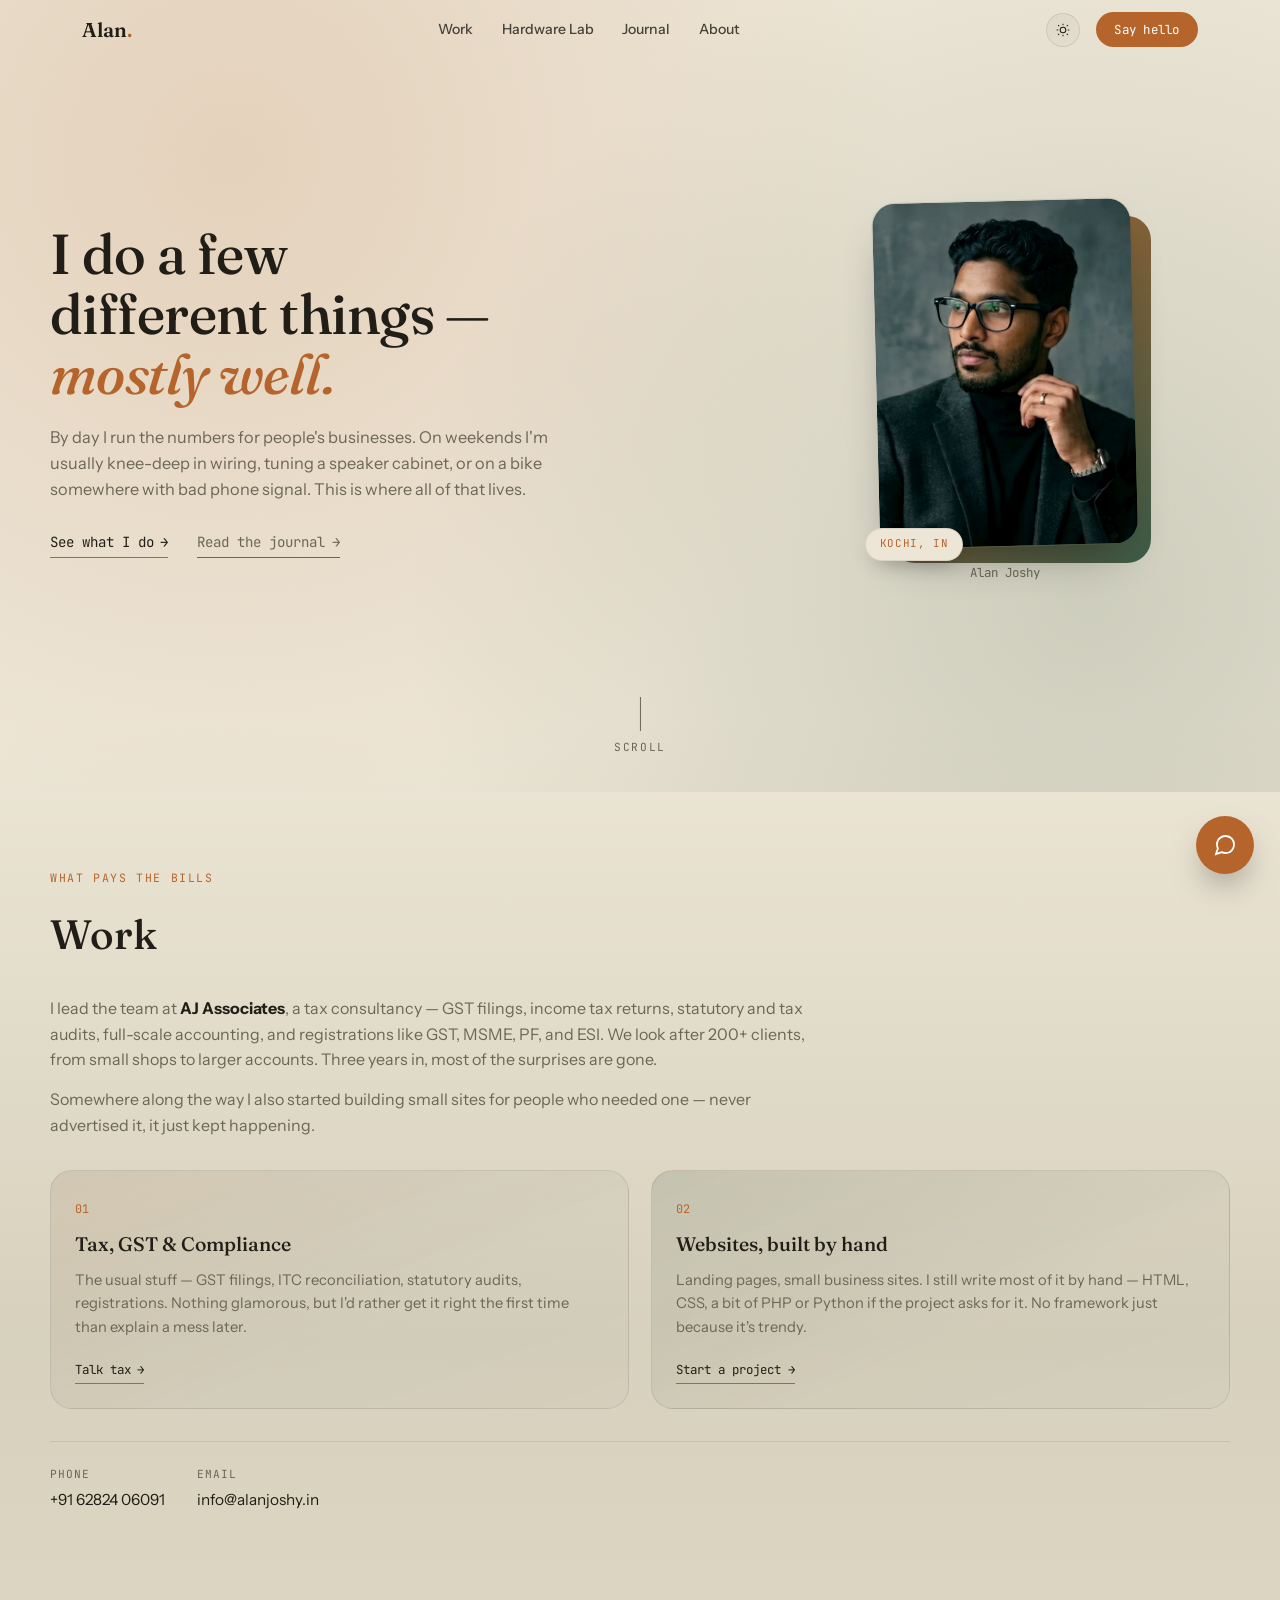
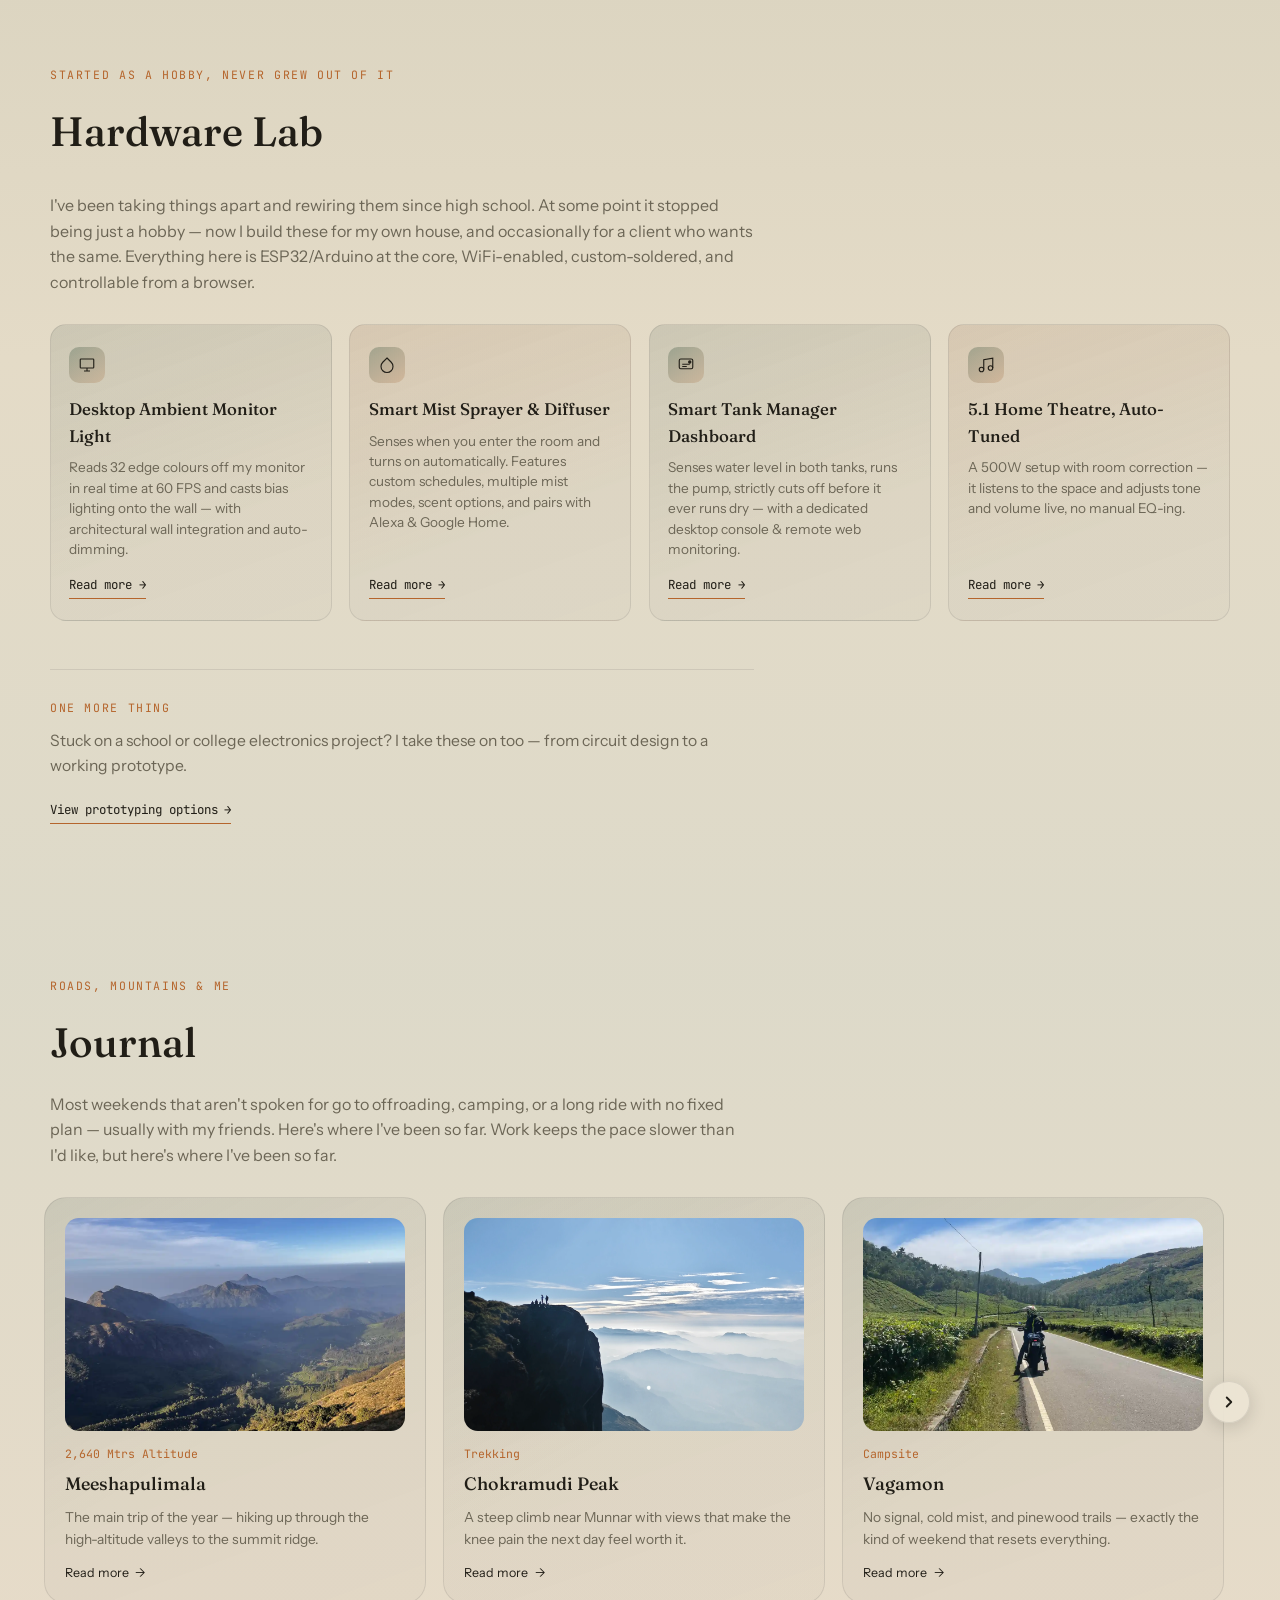
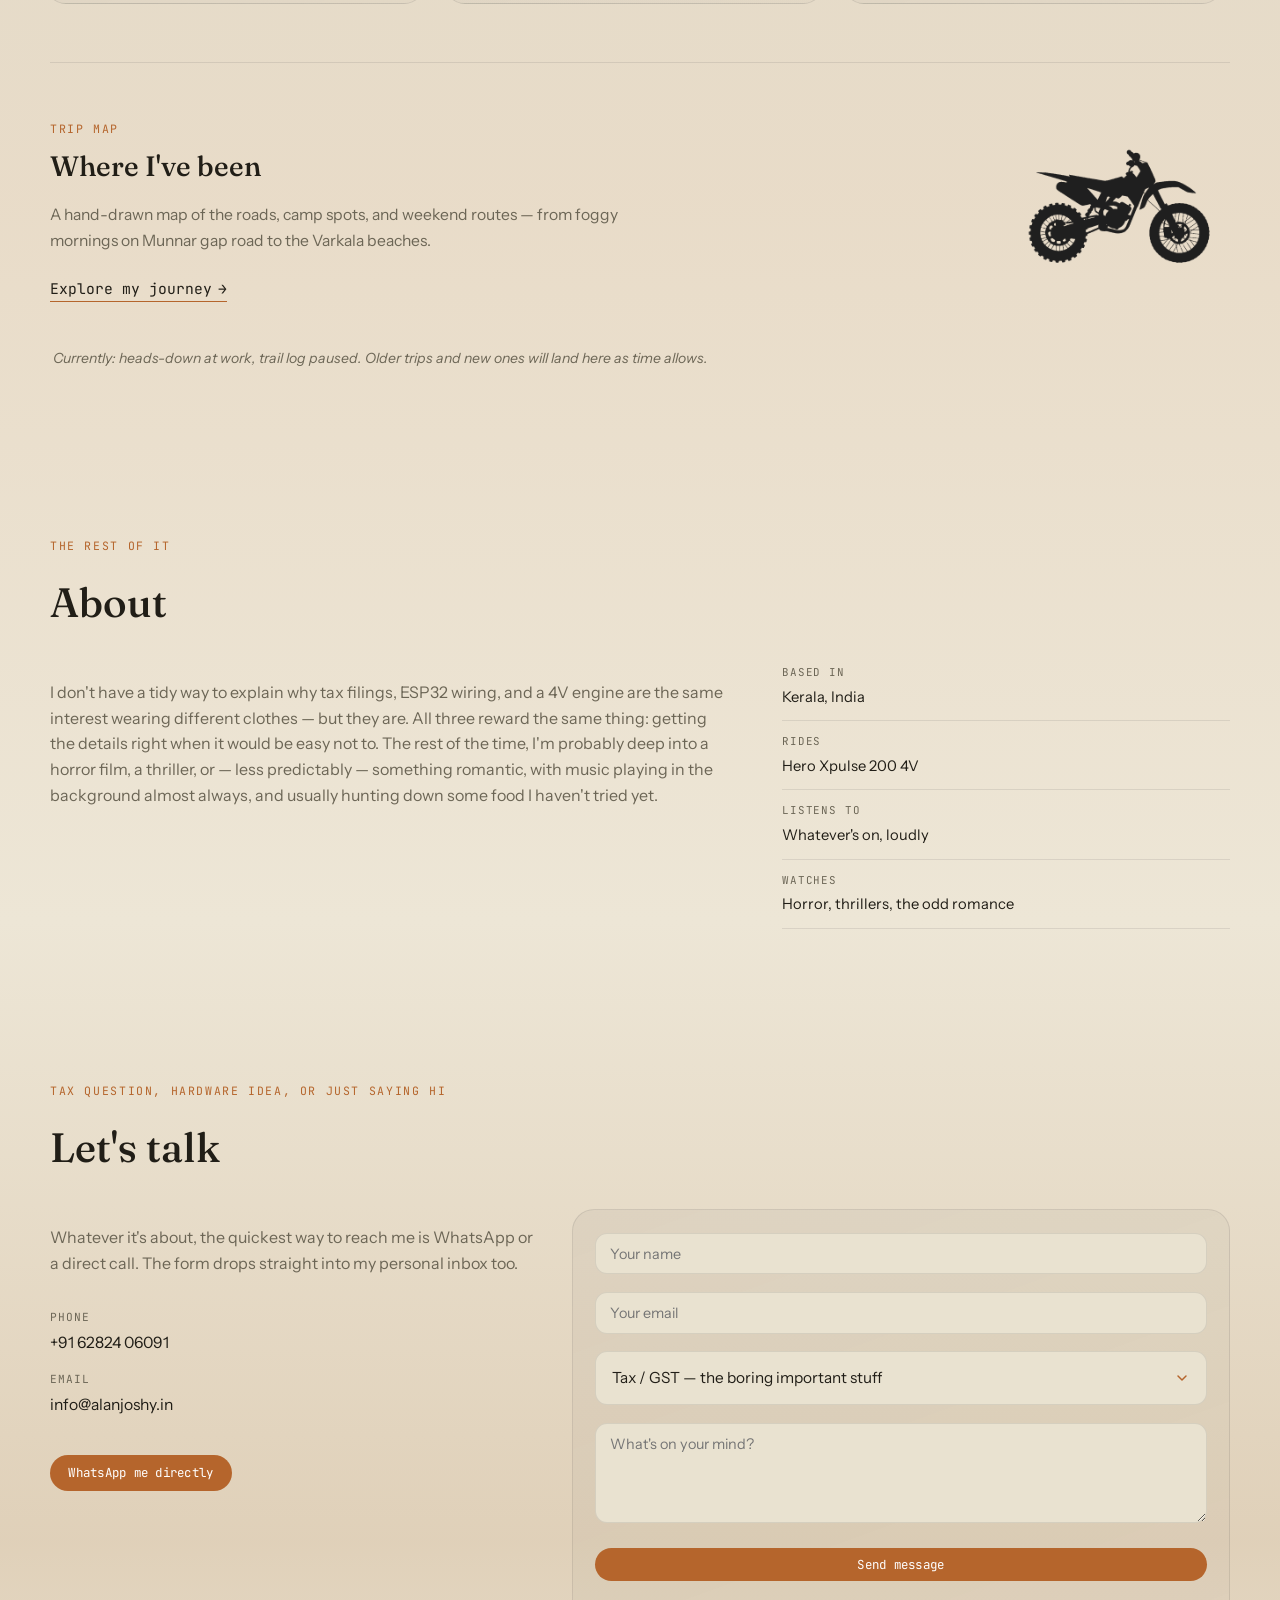
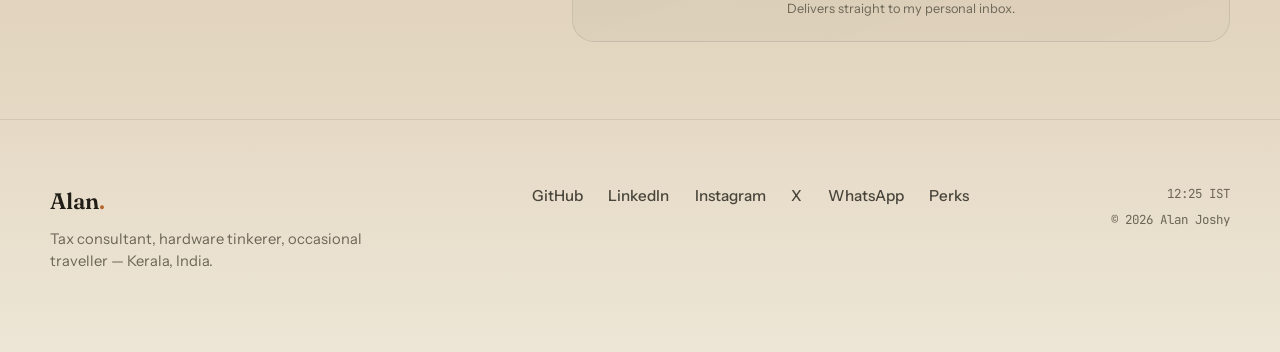
==== commit f490044a: "Add files via upload" ====
--- a/index.html
+++ b/index.html
@@ -233,10 +233,6 @@
             <p class="eyebrow">Roads, Mountains & Me</p>
             <h2 class="section-title">Journal</h2>
           </div>
-          <div class="carousel-controls">
-            <button class="carousel-btn" id="journalPrev" aria-label="Previous trip">&larr;</button>
-            <button class="carousel-btn" id="journalNext" aria-label="Next trip">&rarr;</button>
-          </div>
         </div>
         <p class="section-lede">
           Most weekends that aren't spoken for go to offroading, camping, or a long ride with no fixed plan — usually
@@ -247,6 +243,16 @@
         </p>
 
         <div class="journal-carousel-wrap">
+          <button class="carousel-btn carousel-btn-prev" id="journalPrev" aria-label="Previous trip" disabled aria-disabled="true">
+            <svg width="18" height="18" viewBox="0 0 24 24" fill="none" stroke="currentColor" stroke-width="2.5" stroke-linecap="round" stroke-linejoin="round">
+              <polyline points="15 18 9 12 15 6"></polyline>
+            </svg>
+          </button>
+          <button class="carousel-btn carousel-btn-next" id="journalNext" aria-label="Next trip">
+            <svg width="18" height="18" viewBox="0 0 24 24" fill="none" stroke="currentColor" stroke-width="2.5" stroke-linecap="round" stroke-linejoin="round">
+              <polyline points="9 18 15 12 9 6"></polyline>
+            </svg>
+          </button>
           <div class="journal-carousel" id="journalCarousel">
 
             <article class="journal-card" data-spot="meeshapulimala">
--- a/css/style.css
+++ b/css/style.css
@@ -214,7 +214,7 @@
 .header-inner {
   max-width: 1180px;
   margin: 0 auto;
-  padding: 1.1rem 2rem;
+  padding: 0.72rem 2rem;
   display: flex;
   align-items: center;
   justify-content: space-between;
@@ -223,7 +223,7 @@
 
 .brand {
   font-family: var(--font-display);
-  font-size: 1.4rem;
+  font-size: 1.25rem;
   font-weight: 600;
 }
 
@@ -233,15 +233,15 @@
 
 .main-nav {
   display: flex;
-  gap: 2.1rem;
+  gap: 1.8rem;
 }
 
 .main-nav a {
-  font-size: 0.94rem;
+  font-size: 0.88rem;
   font-weight: 500;
   color: color-mix(in srgb, var(--fg) 82%, var(--bg) 18%);
   position: relative;
-  padding: 0.2rem 0;
+  padding: 0.15rem 0;
   transition: color .3s var(--ease);
 }
 
@@ -273,8 +273,8 @@
 }
 
 .theme-toggle {
-  width: 38px;
-  height: 38px;
+  width: 34px;
+  height: 34px;
   border-radius: 50%;
   border: 1px solid var(--card-border);
   background: var(--card-bg);
@@ -286,8 +286,8 @@
 }
 
 .theme-toggle svg {
-  width: 18px;
-  height: 18px;
+  width: 16px;
+  height: 16px;
 }
 
 .icon-moon {
@@ -304,9 +304,9 @@
 
 .btn-cta {
   font-family: var(--font-mono);
-  font-size: 0.82rem;
+  font-size: 0.78rem;
   letter-spacing: 0.02em;
-  padding: 0.65rem 1.3rem;
+  padding: 0.5rem 1.15rem;
   border-radius: 999px;
   background: var(--accent);
   color: #fff;
@@ -414,10 +414,10 @@
    ========================================================================== */
 .hero {
   position: relative;
-  min-height: 92vh;
-  display: flex;
-  align-items: center;
-  padding: 4rem 2rem 5rem;
+  min-height: 88vh;
+  display: flex;
+  align-items: center;
+  padding: 3rem 2rem 3.6rem;
   overflow: hidden;
 }
 
@@ -445,7 +445,7 @@
   margin: 0 auto;
   display: grid;
   grid-template-columns: 1.2fr 0.8fr;
-  gap: 4rem;
+  gap: 3.5rem;
   align-items: center;
   width: 100%;
 }
@@ -453,28 +453,28 @@
 .hero-headline {
   font-family: var(--font-display);
   font-weight: 500;
-  font-size: clamp(2.6rem, 5vw, 4.2rem);
+  font-size: clamp(2.3rem, 4.4vw, 3.8rem);
   line-height: 1.06;
-  margin: 0 0 1.6rem;
+  margin: 0 0 1.3rem;
   letter-spacing: -0.01em;
 }
 
 .hero-sub {
   max-width: 46ch;
   color: var(--fg-dim);
-  font-size: 1.08rem;
-  margin: 0 0 2.2rem;
+  font-size: 1.02rem;
+  margin: 0 0 1.8rem;
 }
 
 .hero-actions {
   display: flex;
-  gap: 2rem;
+  gap: 1.8rem;
   flex-wrap: wrap;
 }
 
 .link-arrow {
   font-family: var(--font-mono);
-  font-size: 0.92rem;
+  font-size: 0.88rem;
   border-bottom: 1.5px solid var(--accent);
   padding-bottom: 0.2rem;
   transition: opacity .3s var(--ease), gap .3s var(--ease);
@@ -497,7 +497,7 @@
 }
 
 .link-arrow.small {
-  font-size: 0.82rem;
+  font-size: 0.78rem;
 }
 
 /* neat stacked-card portrait: solid offset backer + tag badge, no blur haze */
@@ -505,13 +505,13 @@
   display: flex;
   flex-direction: column;
   align-items: center;
-  gap: 1.1rem;
+  gap: 1rem;
 }
 
 .portrait-stack {
   position: relative;
   width: 100%;
-  max-width: 300px;
+  max-width: 260px;
 }
 
 .portrait-backer {
@@ -693,9 +693,9 @@
    Sections — shared
    ========================================================================== */
 .section {
-  padding: 7rem 2rem;
+  padding: 4.8rem 2rem;
   position: relative;
-  scroll-margin-top: 84px;
+  scroll-margin-top: 72px;
 }
 
 .section-inner {
@@ -704,21 +704,21 @@
 }
 
 .section-head {
-  margin-bottom: 2.6rem;
+  margin-bottom: 1.8rem;
 }
 
 .section-title {
   font-family: var(--font-display);
   font-weight: 500;
-  font-size: clamp(2rem, 3.4vw, 2.8rem);
+  font-size: clamp(1.85rem, 3.2vw, 2.6rem);
   margin: 0;
 }
 
 .section-lede {
   max-width: 64ch;
   color: var(--fg-dim);
-  font-size: 1.06rem;
-  margin-bottom: 2.6rem;
+  font-size: 1rem;
+  margin-bottom: 1.8rem;
 }
 
 .work-section {
@@ -732,13 +732,13 @@
 
 .work-lede {
   max-width: 70ch;
-  margin-bottom: 3rem;
+  margin-bottom: 2rem;
 }
 
 .work-lede p {
   color: var(--fg-dim);
-  font-size: 1.06rem;
-  margin: 0 0 1.1rem;
+  font-size: 1rem;
+  margin: 0 0 0.9rem;
 }
 
 .work-lede strong {
@@ -748,8 +748,8 @@
 .work-cards {
   display: grid;
   grid-template-columns: repeat(2, 1fr);
-  gap: 1.6rem;
-  margin-bottom: 3.2rem;
+  gap: 1.4rem;
+  margin-bottom: 2rem;
 }
 
 .work-card {
@@ -758,7 +758,7 @@
     var(--card-bg);
   border: 1px solid var(--card-border);
   border-radius: var(--radius);
-  padding: 2rem;
+  padding: 1.5rem;
   transition: transform .4s var(--ease), border-color .4s var(--ease);
 }
 
@@ -775,44 +775,44 @@
 
 .work-card-num {
   font-family: var(--font-mono);
-  font-size: 0.78rem;
+  font-size: 0.74rem;
   color: var(--accent);
 }
 
 .work-card h3 {
   font-family: var(--font-display);
-  font-size: 1.35rem;
-  margin: 0.6rem 0 0.7rem;
+  font-size: 1.22rem;
+  margin: 0.5rem 0 0.55rem;
   font-weight: 500;
 }
 
 .work-card p {
   color: var(--fg-dim);
-  font-size: 0.96rem;
-  margin: 0 0 1.2rem;
+  font-size: 0.92rem;
+  margin: 0 0 1rem;
 }
 
 .contact-strip {
   display: flex;
   flex-wrap: wrap;
   align-items: center;
-  gap: 2.4rem;
-  padding-top: 2rem;
+  gap: 2rem;
+  padding-top: 1.5rem;
   border-top: 1px solid var(--card-border);
 }
 
 .contact-label {
   display: block;
   font-family: var(--font-mono);
-  font-size: 0.72rem;
+  font-size: 0.7rem;
   color: var(--fg-dim);
   text-transform: uppercase;
   letter-spacing: 0.08em;
-  margin-bottom: 0.25rem;
+  margin-bottom: 0.2rem;
 }
 
 .contact-strip a:not(.btn-cta) {
-  font-size: 1.02rem;
+  font-size: 0.96rem;
 }
 
 .contact-strip a:not(.btn-cta):hover {
@@ -846,7 +846,7 @@
 .lab-grid {
   display: grid;
   grid-template-columns: repeat(4, 1fr);
-  gap: 1.4rem;
+  gap: 1.1rem;
 }
 
 .lab-card {
@@ -854,8 +854,8 @@
     linear-gradient(160deg, color-mix(in srgb, var(--backwater) 9%, transparent), transparent 65%),
     var(--card-bg);
   border: 1px solid var(--card-border);
-  border-radius: 18px;
-  padding: 1.8rem 1.5rem;
+  border-radius: 16px;
+  padding: 1.35rem 1.15rem;
   display: flex;
   flex-direction: column;
   transition: transform .4s var(--ease), border-color .4s var(--ease);
@@ -873,35 +873,35 @@
 }
 
 .lab-card-icon {
-  width: 42px;
-  height: 42px;
-  border-radius: 12px;
+  width: 36px;
+  height: 36px;
+  border-radius: 10px;
   display: flex;
   align-items: center;
   justify-content: center;
   background: linear-gradient(145deg, color-mix(in srgb, var(--backwater) 35%, transparent), color-mix(in srgb, var(--rust) 20%, transparent));
   color: var(--fg);
-  margin-bottom: 1.1rem;
+  margin-bottom: 0.85rem;
 }
 
 .lab-card-icon svg {
-  width: 22px;
-  height: 22px;
+  width: 18px;
+  height: 18px;
 }
 
 .lab-card h3 {
   font-family: var(--font-display);
-  font-size: 1.15rem;
-  margin: 0 0 0.6rem;
+  font-size: 1.05rem;
+  margin: 0 0 0.45rem;
   font-weight: 500;
   color: var(--fg);
 }
 
 .lab-card p {
   color: var(--fg-dim);
-  font-size: 0.9rem;
-  line-height: 1.55;
-  margin: 0 0 1.2rem;
+  font-size: 0.85rem;
+  line-height: 1.5;
+  margin: 0 0 0.95rem;
   flex-grow: 1;
 }
 
@@ -911,17 +911,17 @@
 
 /* Hardware Lab Explorer Strip */
 .hw-hub-strip {
-  margin-top: 2.5rem;
+  margin-top: 1.8rem;
   background:
     linear-gradient(135deg, color-mix(in srgb, var(--accent) 12%, transparent), color-mix(in srgb, var(--backwater) 10%, transparent)),
     var(--card-bg);
   border: 1px solid color-mix(in srgb, var(--accent) 25%, var(--card-border));
   border-radius: var(--radius);
-  padding: 2.2rem 2.4rem;
+  padding: 1.5rem 1.8rem;
   display: flex;
   align-items: center;
   justify-content: space-between;
-  gap: 2rem;
+  gap: 1.6rem;
 }
 
 .hw-hub-content {
@@ -930,28 +930,28 @@
 
 .hw-hub-title {
   font-family: var(--font-display);
-  font-size: 1.5rem;
+  font-size: 1.3rem;
   font-weight: 500;
-  margin: 0 0 0.5rem;
+  margin: 0 0 0.4rem;
   color: var(--fg);
 }
 
 .hw-hub-desc {
   color: var(--fg-dim);
-  font-size: 0.95rem;
-  line-height: 1.6;
-  margin: 0 0 1.2rem;
+  font-size: 0.9rem;
+  line-height: 1.55;
+  margin: 0 0 1rem;
 }
 
 .hw-hub-btn {
-  font-size: 1rem;
+  font-size: 0.92rem;
   font-weight: 600;
   color: var(--accent);
 }
 
 .lab-prototyping {
-  margin-top: 4.5rem;
-  padding-top: 2.5rem;
+  margin-top: 3rem;
+  padding-top: 1.8rem;
   border-top: 1px solid var(--card-border);
   max-width: 64ch;
 }
@@ -962,9 +962,9 @@
 
 .lab-prototyping p:not(.eyebrow) {
   color: var(--fg-dim);
-  font-size: 1.04rem;
-  line-height: 1.65;
-  margin: 0 0 1.3rem;
+  font-size: 0.98rem;
+  line-height: 1.6;
+  margin: 0 0 1.1rem;
 }
 
 @media (max-width: 1000px) {
@@ -979,7 +979,7 @@
   }
 
   .hw-hub-strip {
-    padding: 1.6rem;
+    padding: 1.4rem;
   }
 }
 
@@ -994,43 +994,98 @@
   margin-bottom: 0;
 }
 
-.carousel-controls {
-  display: flex;
-  gap: 0.6rem;
+.journal-carousel-wrap {
+  margin-top: 1.6rem;
+  position: relative;
 }
 
 .carousel-btn {
-  width: 38px;
-  height: 38px;
+  position: absolute;
+  top: 50%;
+  transform: translateY(-50%);
+  width: 42px;
+  height: 42px;
   border-radius: 50%;
   border: 1px solid var(--card-border);
-  background: var(--card-bg);
+  background: color-mix(in srgb, var(--bg) 84%, transparent);
+  backdrop-filter: blur(14px);
+  -webkit-backdrop-filter: blur(14px);
+  box-shadow: 0 4px 18px rgba(0, 0, 0, 0.15);
   color: var(--fg);
   cursor: pointer;
-  font-size: 1rem;
+  z-index: 10;
   display: flex;
   align-items: center;
   justify-content: center;
-  transition: border-color .3s var(--ease), transform .3s var(--ease);
-}
-
-.carousel-btn:hover {
+  transition: transform .25s var(--ease), border-color .25s var(--ease), background .25s var(--ease), opacity .3s var(--ease), visibility .3s var(--ease);
+}
+
+.carousel-btn svg {
+  width: 18px;
+  height: 18px;
+  stroke: var(--fg);
+  transition: stroke .25s var(--ease);
+}
+
+.carousel-btn-prev {
+  left: -20px;
+}
+
+.carousel-btn-next {
+  right: -20px;
+}
+
+.carousel-btn:hover:not(:disabled) {
+  transform: translateY(-50%) scale(1.08);
   border-color: var(--accent);
-  color: var(--accent);
-  transform: translateY(-2px);
-}
-
-.journal-carousel-wrap {
-  margin-top: 2.2rem;
-  position: relative;
+  background: var(--bg);
+  box-shadow: 0 6px 22px rgba(0, 0, 0, 0.22);
+}
+
+.carousel-btn:hover:not(:disabled) svg {
+  stroke: var(--accent);
+}
+
+.carousel-btn:active:not(:disabled) {
+  transform: translateY(-50%) scale(0.95);
+}
+
+.carousel-btn:disabled,
+.carousel-btn[aria-disabled="true"] {
+  opacity: 0;
+  visibility: hidden;
+  pointer-events: none;
+  transform: translateY(-50%) scale(0.85);
+}
+
+@media (max-width: 1240px) {
+  .carousel-btn-prev {
+    left: 8px;
+  }
+
+  .carousel-btn-next {
+    right: 8px;
+  }
 }
 
 .journal-carousel {
   display: flex;
-  gap: 1.4rem;
+  gap: 1.1rem;
   overflow-x: auto;
-  padding-bottom: 0.6rem;
+  padding: 12px 6px 14px;
+  margin: -12px -6px -14px;
   scrollbar-width: none;
+  scroll-snap-type: x mandatory;
+  scroll-behavior: smooth;
+  cursor: grab;
+  user-select: none;
+  -webkit-overflow-scrolling: touch;
+}
+
+.journal-carousel.is-dragging {
+  cursor: grabbing;
+  scroll-snap-type: none;
+  scroll-behavior: auto;
 }
 
 .journal-carousel::-webkit-scrollbar {
@@ -1038,7 +1093,7 @@
 }
 
 .journal-card {
-  flex: 0 0 calc((100% - 2 * 1.4rem) / 3);
+  flex: 0 0 calc((100% - 2 * 1.1rem) / 3);
   min-width: 0;
   scroll-snap-align: start;
   background:
@@ -1046,30 +1101,31 @@
     var(--card-bg);
   border: 1px solid var(--card-border);
   border-radius: var(--radius);
-  padding: 1.6rem;
+  padding: 1.25rem;
   display: flex;
   flex-direction: column;
-  transition: transform .4s var(--ease), border-color .4s var(--ease);
+  transition: transform .4s var(--ease), border-color .4s var(--ease), box-shadow .4s var(--ease);
 }
 
 @media (max-width: 1024px) {
   .journal-card {
-    flex: 0 0 calc((100% - 1.2rem) / 2);
+    flex: 0 0 calc((100% - 1.1rem) / 2);
   }
 }
 
 @media (max-width: 680px) {
   .journal-carousel {
-    gap: 1.2rem;
-    padding: 0.4rem 0.1rem 0.8rem;
-    width: 100%;
+    gap: 1.1rem;
+    padding: 12px 6px 14px;
+    margin: -12px -6px -14px;
+    width: auto;
   }
 
   .journal-card {
     flex: 0 0 100%;
     width: 100%;
     max-width: 100%;
-    padding: 1.4rem;
+    padding: 1.25rem;
     box-sizing: border-box;
   }
 }
@@ -1082,9 +1138,9 @@
 }
 
 .journal-media {
-  aspect-ratio: 4/3;
-  border-radius: 16px;
-  margin-bottom: 1.2rem;
+  aspect-ratio: 16/10;
+  border-radius: 14px;
+  margin-bottom: 0.9rem;
   background-size: cover;
   background-position: center;
   background-repeat: no-repeat;
@@ -1113,30 +1169,30 @@
 
 .journal-card .journal-date {
   font-family: var(--font-mono);
-  font-size: 0.75rem;
+  font-size: 0.72rem;
   color: var(--accent);
 }
 
 .journal-card h3 {
   font-family: var(--font-display);
-  font-size: 1.25rem;
+  font-size: 1.12rem;
   font-weight: 500;
-  margin: 0.5rem 0 0.6rem;
+  margin: 0.4rem 0 0.45rem;
 }
 
 .journal-card p {
   color: var(--fg-dim);
-  font-size: 0.92rem;
-  margin: 0 0 1.1rem;
+  font-size: 0.86rem;
+  margin: 0 0 0.85rem;
   flex-grow: 1;
 }
 
 .journal-note {
-  font-size: 0.92rem;
+  font-size: 0.88rem;
   color: var(--fg-dim);
   font-style: italic;
   padding-left: 0.2rem;
-  margin-top: 1.8rem;
+  margin-top: 1.3rem;
 }
 
 @media (max-width:700px) {
@@ -1151,12 +1207,12 @@
 .about-grid {
   display: grid;
   grid-template-columns: 1.4fr 0.9fr;
-  gap: 3rem;
+  gap: 2.2rem;
   align-items: start;
 }
 
 .about-copy {
-  font-size: 1.08rem;
+  font-size: 1rem;
   color: var(--fg-dim);
   max-width: 62ch;
 }
@@ -1167,23 +1223,23 @@
   padding: 0;
   display: flex;
   flex-direction: column;
-  gap: 1rem;
+  gap: 0.75rem;
 }
 
 .about-facts li {
-  font-size: 0.98rem;
+  font-size: 0.92rem;
   border-bottom: 1px solid var(--card-border);
-  padding-bottom: 0.9rem;
+  padding-bottom: 0.7rem;
 }
 
 .about-facts li span {
   display: block;
   font-family: var(--font-mono);
-  font-size: 0.7rem;
+  font-size: 0.68rem;
   text-transform: uppercase;
   letter-spacing: 0.08em;
   color: var(--fg-dim);
-  margin-bottom: 0.3rem;
+  margin-bottom: 0.25rem;
 }
 
 @media (max-width:800px) {
@@ -1196,7 +1252,7 @@
    Footer
    ========================================================================== */
 .site-footer {
-  padding: 3.4rem 2rem 2.4rem;
+  padding: 2.4rem 2rem 2rem;
   border-top: 1px solid var(--card-border);
 }
 
@@ -1211,20 +1267,20 @@
 
 .footer-brand p {
   color: var(--fg-dim);
-  font-size: 0.92rem;
+  font-size: 0.88rem;
   max-width: 34ch;
-  margin: 0.6rem 0 0;
+  margin: 0.5rem 0 0;
 }
 
 .footer-links {
   display: flex;
   flex-wrap: wrap;
-  gap: 1.4rem;
+  gap: 1.2rem;
   align-content: flex-start;
 }
 
 .footer-links a {
-  font-size: 0.9rem;
+  font-size: 0.86rem;
   color: var(--fg-dim);
 }
 
@@ -1235,9 +1291,9 @@
 .footer-meta {
   display: flex;
   flex-direction: column;
-  gap: 0.4rem;
+  gap: 0.35rem;
   font-family: var(--font-mono);
-  font-size: 0.78rem;
+  font-size: 0.74rem;
   color: var(--fg-dim);
   text-align: right;
 }
@@ -1275,17 +1331,17 @@
 .connect-grid {
   display: grid;
   grid-template-columns: 0.85fr 1.15fr;
-  gap: 3rem;
+  gap: 2.2rem;
   align-items: start;
 }
 
 .connect-info-row {
-  margin-bottom: 1.2rem;
+  margin-bottom: 1rem;
 }
 
 .connect-info-row a {
   display: block;
-  font-size: 1.05rem;
+  font-size: 0.98rem;
   margin-top: 0.2rem;
 }
 
@@ -1297,10 +1353,10 @@
   background: var(--card-bg);
   border: 1px solid var(--card-border);
   border-radius: var(--radius);
-  padding: 2rem;
+  padding: 1.4rem;
   display: flex;
   flex-direction: column;
-  gap: 1.1rem;
+  gap: 0.85rem;
 }
 
 .input-text {
@@ -1308,10 +1364,10 @@
   background: color-mix(in srgb, var(--bg) 60%, var(--bg-2) 40%);
   border: 1px solid var(--card-border);
   border-radius: 12px;
-  padding: 0.85rem 1rem;
+  padding: 0.68rem 0.85rem;
   color: var(--fg);
   font-family: var(--font-body);
-  font-size: 0.96rem;
+  font-size: 0.9rem;
   transition: border-color .3s var(--ease);
 }
 
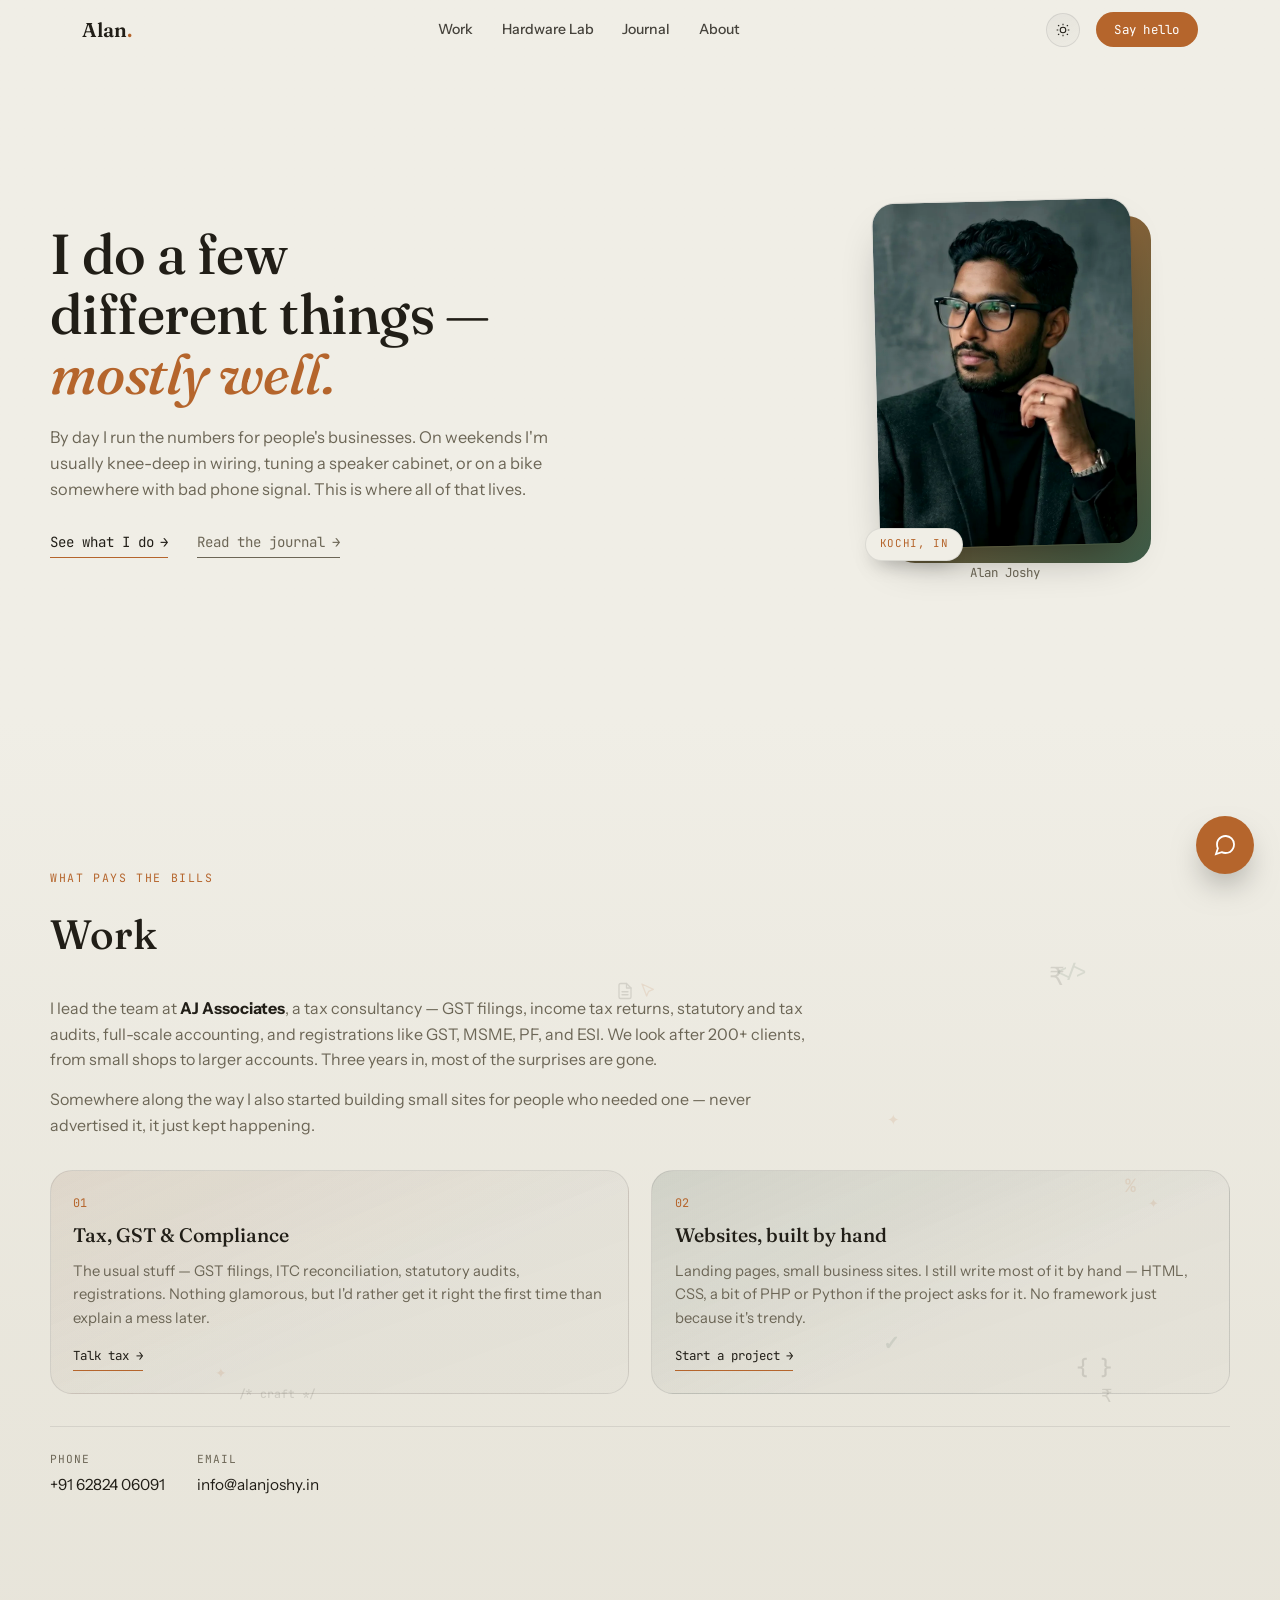
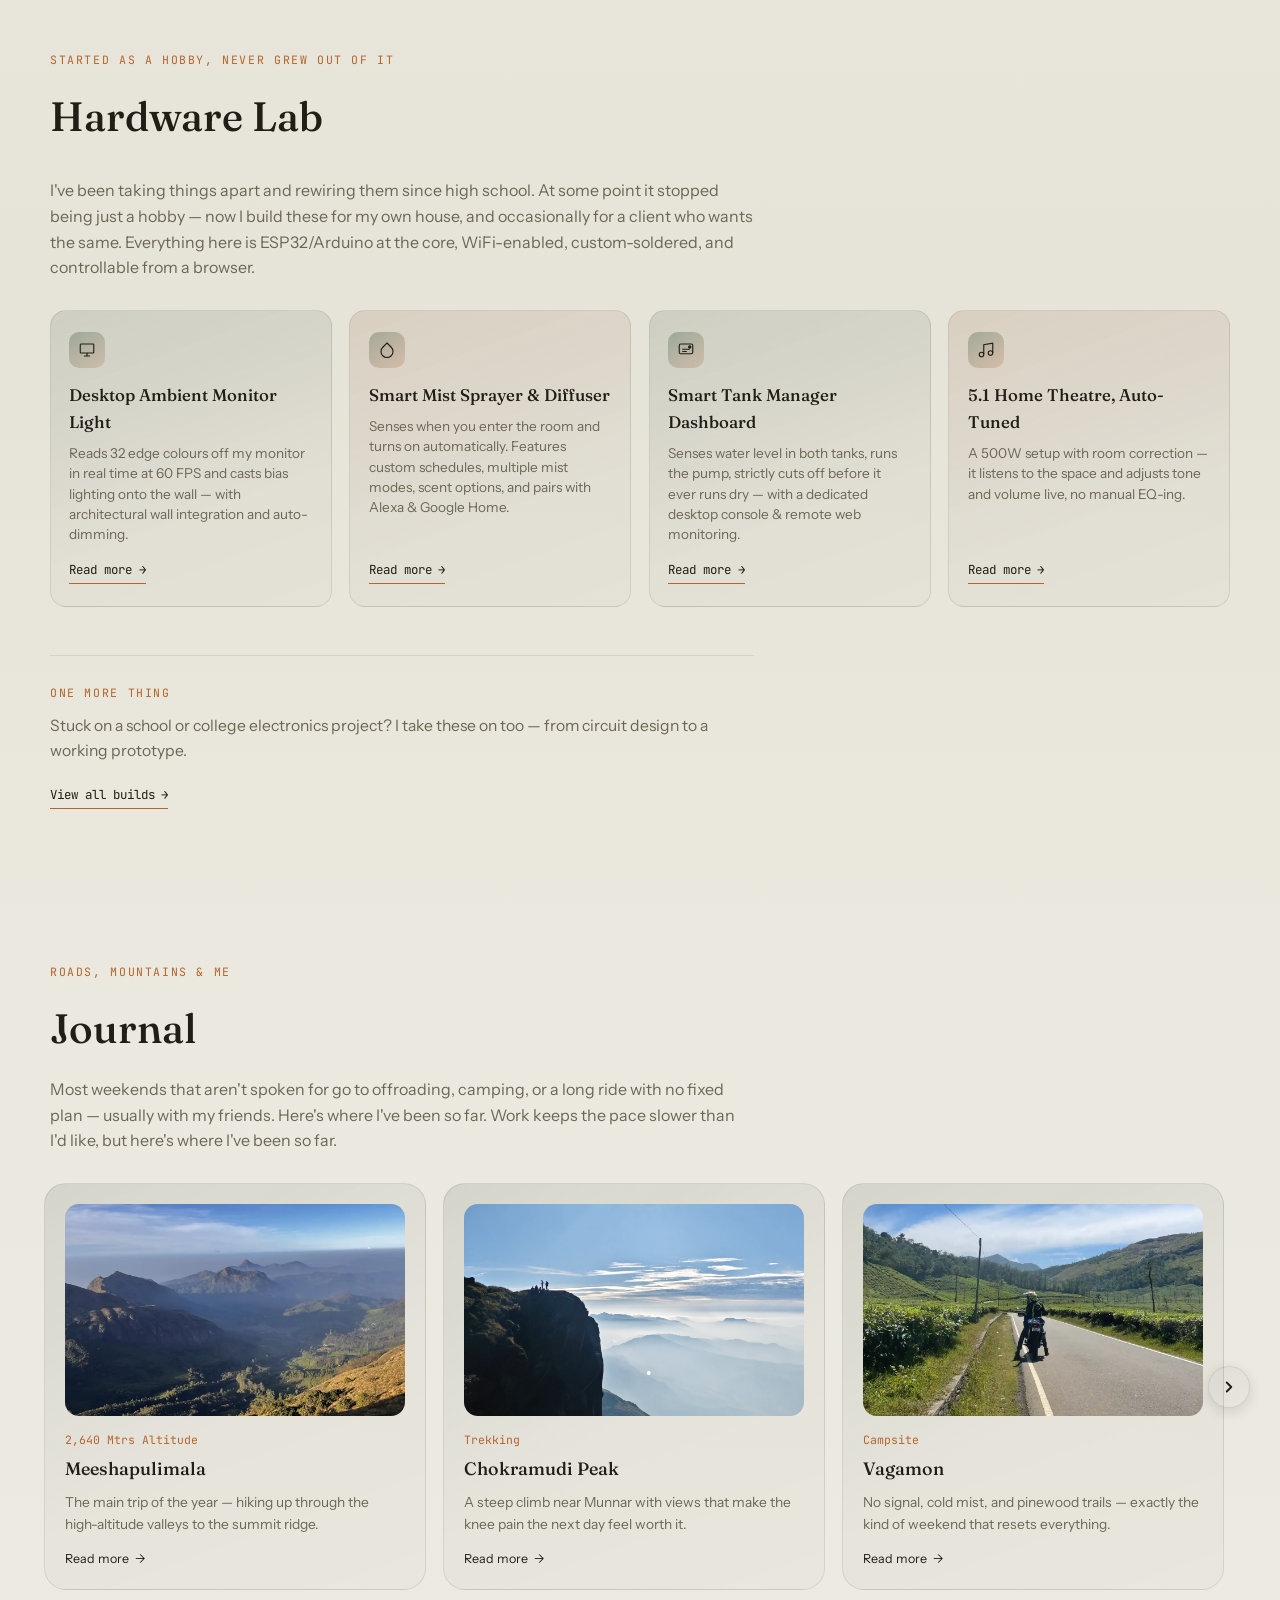
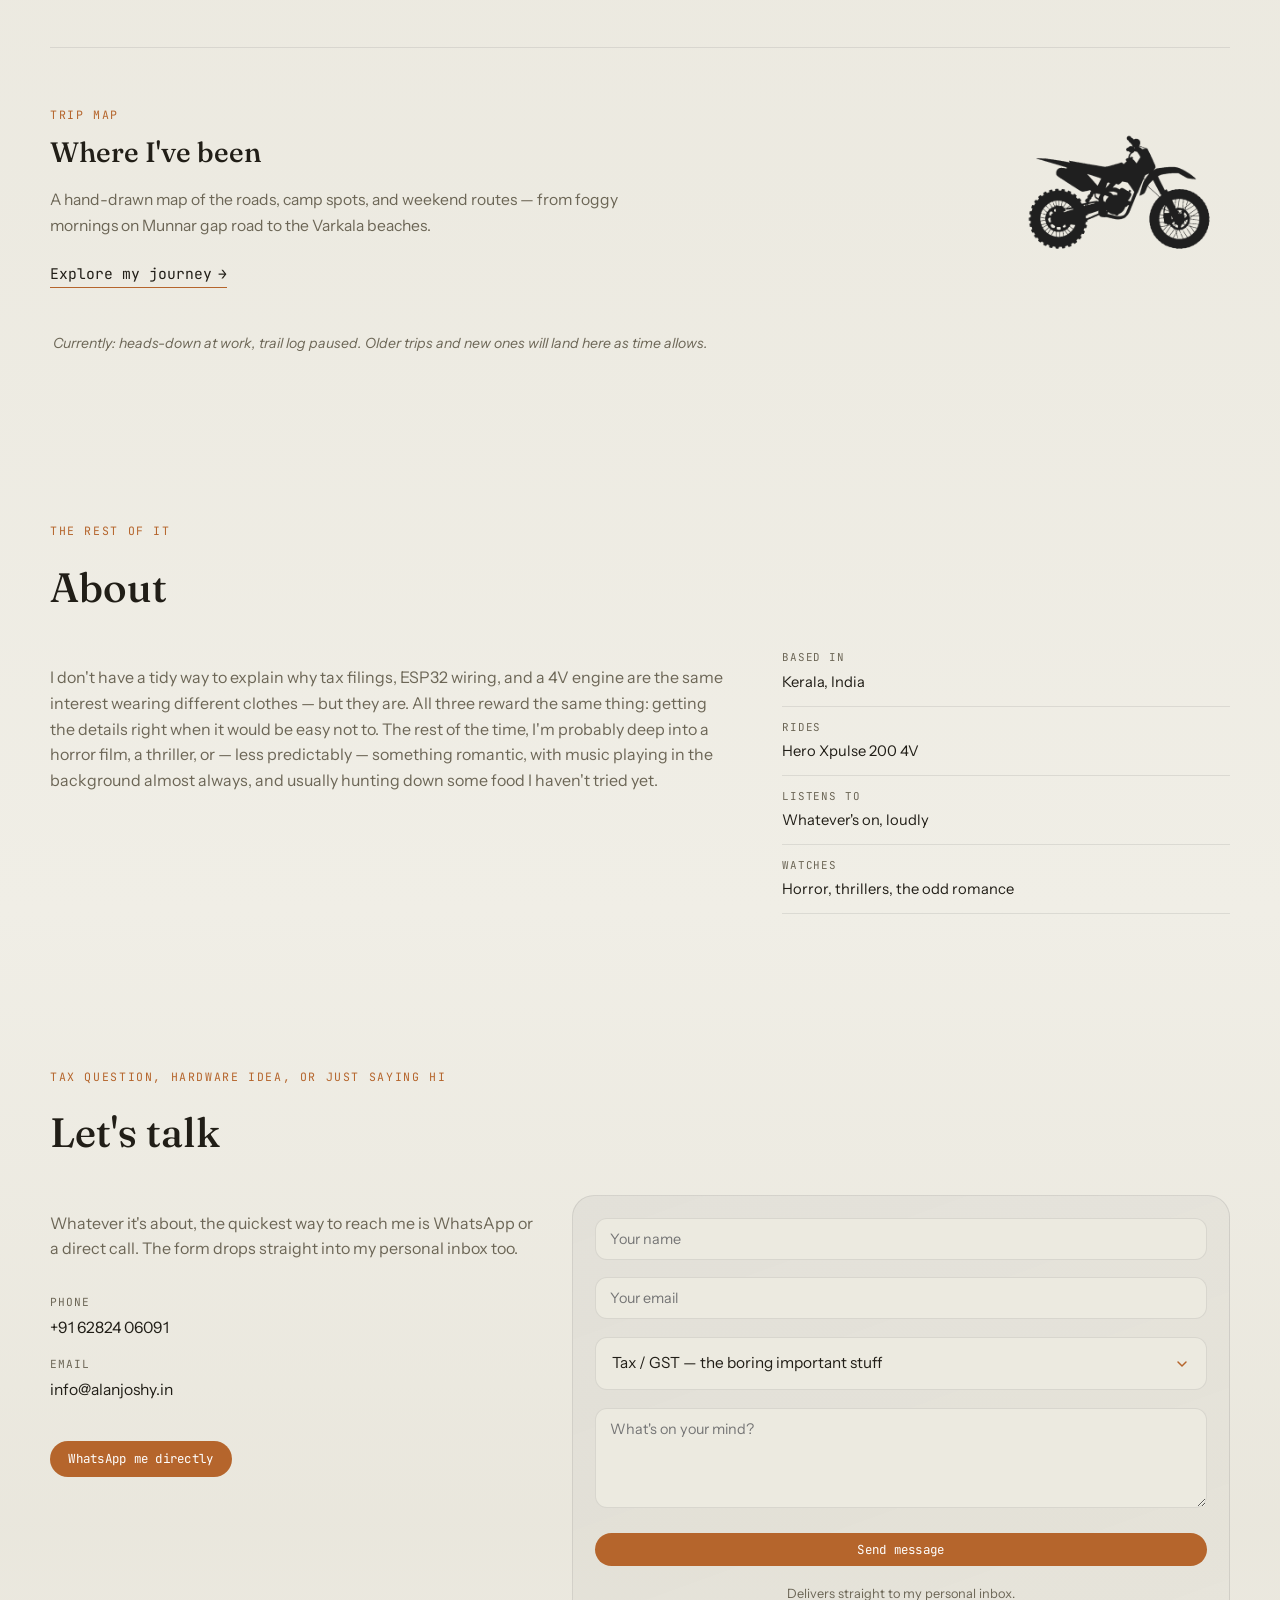
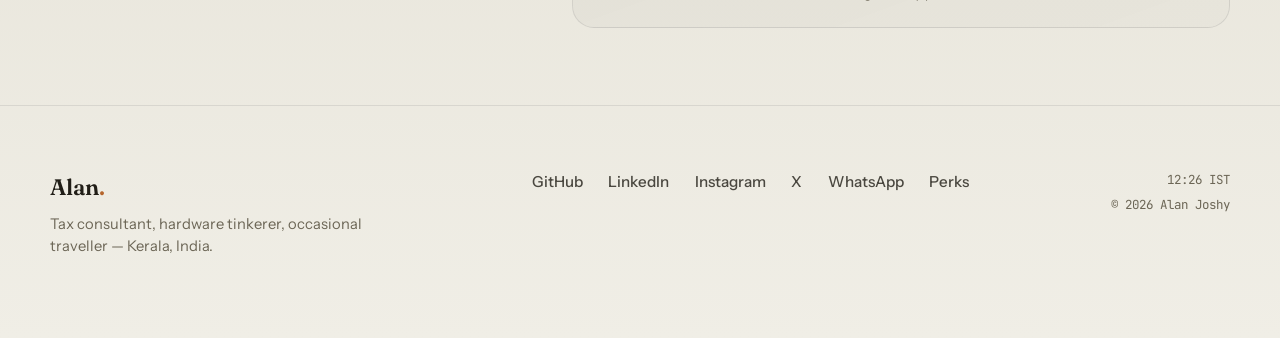
==== commit e15de05c: "Add files via upload" ====
--- a/index.html
+++ b/index.html
@@ -92,7 +92,6 @@
           <span class="portrait-caption">Alan Joshy</span>
         </div>
       </div>
-      <div class="scroll-cue" aria-hidden="true"><span></span>scroll</div>
     </section>
 
     <!-- ============ WORK ============ -->
@@ -117,18 +116,56 @@
 
         <div class="work-cards">
           <article class="work-card">
-            <span class="work-card-num">01</span>
-            <h3>Tax, GST &amp; Compliance</h3>
-            <p>The usual stuff — GST filings, ITC reconciliation, statutory audits, registrations. Nothing glamorous,
-              but I'd rather get it right the first time than explain a mess later.</p>
-            <a href="#connect" class="link-arrow small">Talk tax <span>&rarr;</span></a>
+            <!-- Subtle Scattered Floating Micro-Icons -->
+            <div class="work-floating-icons" aria-hidden="true">
+              <span class="wf-icon wf-1">₹</span>
+              <span class="wf-icon wf-2">%</span>
+              <span class="wf-icon wf-3">
+                <svg width="18" height="18" viewBox="0 0 24 24" fill="none" stroke="currentColor" stroke-width="1.8"
+                  stroke-linecap="round" stroke-linejoin="round">
+                  <path d="M14 2H6a2 2 0 0 0-2 2v16a2 2 0 0 0 2 2h12a2 2 0 0 0 2-2V8z"></path>
+                  <polyline points="14 2 14 8 20 8"></polyline>
+                  <line x1="16" y1="13" x2="8" y2="13"></line>
+                  <line x1="16" y1="17" x2="8" y2="17"></line>
+                </svg>
+              </span>
+              <span class="wf-icon wf-4">✓</span>
+              <span class="wf-icon wf-5">✦</span>
+              <span class="wf-icon wf-6">₹</span>
+            </div>
+
+            <div class="work-card-content">
+              <span class="work-card-num">01</span>
+              <h3>Tax, GST &amp; Compliance</h3>
+              <p>The usual stuff — GST filings, ITC reconciliation, statutory audits, registrations. Nothing glamorous,
+                but I'd rather get it right the first time than explain a mess later.</p>
+              <a href="#connect" class="link-arrow small">Talk tax <span>&rarr;</span></a>
+            </div>
           </article>
+
           <article class="work-card">
-            <span class="work-card-num">02</span>
-            <h3>Websites, built by hand</h3>
-            <p>Landing pages, small business sites. I still write most of it by hand &mdash; HTML, CSS, a bit
-              of PHP or Python if the project asks for it. No framework just because it's trendy.</p>
-            <a href="#connect" class="link-arrow small">Start a project <span>&rarr;</span></a>
+            <!-- Subtle Scattered Floating Micro-Icons -->
+            <div class="work-floating-icons" aria-hidden="true">
+              <span class="wf-icon wf-1">&lt;/&gt;</span>
+              <span class="wf-icon wf-2">✦</span>
+              <span class="wf-icon wf-3">{ }</span>
+              <span class="wf-icon wf-4">
+                <svg width="16" height="16" viewBox="0 0 24 24" fill="none" stroke="currentColor" stroke-width="2"
+                  stroke-linecap="round" stroke-linejoin="round">
+                  <path d="M3 3l7 18 3-7 7-3L3 3z"></path>
+                </svg>
+              </span>
+              <span class="wf-icon wf-5">/* craft */</span>
+              <span class="wf-icon wf-6">✦</span>
+            </div>
+
+            <div class="work-card-content">
+              <span class="work-card-num">02</span>
+              <h3>Websites, built by hand</h3>
+              <p>Landing pages, small business sites. I still write most of it by hand &mdash; HTML, CSS, a bit
+                of PHP or Python if the project asks for it. No framework just because it's trendy.</p>
+              <a href="#connect" class="link-arrow small">Start a project <span>&rarr;</span></a>
+            </div>
           </article>
         </div>
 
@@ -160,56 +197,110 @@
 
         <div class="lab-grid">
           <article class="lab-card">
-            <div class="lab-card-icon">
-              <svg viewBox="0 0 24 24" fill="none" stroke="currentColor" stroke-width="1.5">
-                <rect x="3" y="4" width="18" height="12" rx="1" />
-                <path d="M8 20h8M12 16v4" />
-              </svg>
-            </div>
-            <h3>Desktop Ambient Monitor Light</h3>
-            <p>Reads 32 edge colours off my monitor in real time at 60 FPS and casts bias lighting onto the wall — with
-              architectural wall integration and auto-dimming.</p>
-            <a href="hardware-lab?build=ambient" class="link-arrow small">Read more <span>&rarr;</span></a>
+            <div class="lab-card-header">
+              <div class="lab-card-icon">
+                <svg viewBox="0 0 24 24" fill="none" stroke="currentColor" stroke-width="1.5">
+                  <rect x="3" y="4" width="18" height="12" rx="1" />
+                  <path d="M8 20h8M12 16v4" />
+                </svg>
+              </div>
+              <h3>Desktop Ambient Monitor Light</h3>
+              <button type="button" class="lab-card-toggle"
+                aria-label="Toggle details for Desktop Ambient Monitor Light" aria-expanded="false">
+                <svg viewBox="0 0 24 24" fill="none" stroke="currentColor" stroke-width="2" stroke-linecap="round"
+                  stroke-linejoin="round">
+                  <polyline points="6 9 12 15 18 9"></polyline>
+                </svg>
+              </button>
+            </div>
+            <div class="lab-card-collapse">
+              <div class="lab-card-collapse-inner">
+                <p>Reads 32 edge colours off my monitor in real time at 60 FPS and casts bias lighting onto the wall —
+                  with
+                  architectural wall integration and auto-dimming.</p>
+                <a href="hardware-lab?build=ambient" class="link-arrow small">Read more <span>&rarr;</span></a>
+              </div>
+            </div>
           </article>
 
           <article class="lab-card">
-            <div class="lab-card-icon">
-              <svg viewBox="0 0 24 24" fill="none" stroke="currentColor" stroke-width="1.5">
-                <path d="M12 2.69l5.66 5.66a8 8 0 1 1-11.31 0z" />
-              </svg>
-            </div>
-            <h3>Smart Mist Sprayer &amp; Diffuser</h3>
-            <p>Senses when you enter the room and turns on automatically. Features custom schedules, multiple mist
-              modes, scent options, and pairs with Alexa &amp; Google Home.</p>
-            <a href="hardware-lab?build=mist" class="link-arrow small">Read more <span>&rarr;</span></a>
+            <div class="lab-card-header">
+              <div class="lab-card-icon">
+                <svg viewBox="0 0 24 24" fill="none" stroke="currentColor" stroke-width="1.5">
+                  <path d="M12 2.69l5.66 5.66a8 8 0 1 1-11.31 0z" />
+                </svg>
+              </div>
+              <h3>Smart Mist Sprayer &amp; Diffuser</h3>
+              <button type="button" class="lab-card-toggle"
+                aria-label="Toggle details for Smart Mist Sprayer &amp; Diffuser" aria-expanded="false">
+                <svg viewBox="0 0 24 24" fill="none" stroke="currentColor" stroke-width="2" stroke-linecap="round"
+                  stroke-linejoin="round">
+                  <polyline points="6 9 12 15 18 9"></polyline>
+                </svg>
+              </button>
+            </div>
+            <div class="lab-card-collapse">
+              <div class="lab-card-collapse-inner">
+                <p>Senses when you enter the room and turns on automatically. Features custom schedules, multiple mist
+                  modes, scent options, and pairs with Alexa &amp; Google Home.</p>
+                <a href="hardware-lab?build=mist" class="link-arrow small">Read more <span>&rarr;</span></a>
+              </div>
+            </div>
           </article>
 
           <article class="lab-card">
-            <div class="lab-card-icon">
-              <svg viewBox="0 0 24 24" fill="none" stroke="currentColor" stroke-width="1.5">
-                <rect x="3" y="4" width="18" height="13" rx="2" />
-                <path d="M7 11h10M7 14h6" />
-                <circle cx="17" cy="8" r="1.5" fill="currentColor" />
-              </svg>
-            </div>
-            <h3>Smart Tank Manager Dashboard</h3>
-            <p>Senses water level in both tanks, runs the pump, strictly cuts off before it ever runs dry — with a
-              dedicated desktop console &amp; remote web monitoring.</p>
-            <a href="hardware-lab?build=tank" class="link-arrow small">Read more <span>&rarr;</span></a>
+            <div class="lab-card-header">
+              <div class="lab-card-icon">
+                <svg viewBox="0 0 24 24" fill="none" stroke="currentColor" stroke-width="1.5">
+                  <rect x="3" y="4" width="18" height="13" rx="2" />
+                  <path d="M7 11h10M7 14h6" />
+                  <circle cx="17" cy="8" r="1.5" fill="currentColor" />
+                </svg>
+              </div>
+              <h3>Smart Tank Manager Dashboard</h3>
+              <button type="button" class="lab-card-toggle" aria-label="Toggle details for Smart Tank Manager Dashboard"
+                aria-expanded="false">
+                <svg viewBox="0 0 24 24" fill="none" stroke="currentColor" stroke-width="2" stroke-linecap="round"
+                  stroke-linejoin="round">
+                  <polyline points="6 9 12 15 18 9"></polyline>
+                </svg>
+              </button>
+            </div>
+            <div class="lab-card-collapse">
+              <div class="lab-card-collapse-inner">
+                <p>Senses water level in both tanks, runs the pump, strictly cuts off before it ever runs dry — with a
+                  dedicated desktop console &amp; remote web monitoring.</p>
+                <a href="hardware-lab?build=tank" class="link-arrow small">Read more <span>&rarr;</span></a>
+              </div>
+            </div>
           </article>
 
           <article class="lab-card">
-            <div class="lab-card-icon">
-              <svg viewBox="0 0 24 24" fill="none" stroke="currentColor" stroke-width="1.5">
-                <path d="M9 18V5l12-2v13" />
-                <circle cx="6" cy="18" r="3" />
-                <circle cx="18" cy="16" r="3" />
-              </svg>
-            </div>
-            <h3>5.1 Home Theatre, Auto-Tuned</h3>
-            <p>A 500W setup with room correction — it listens to the space and adjusts tone and volume live, no manual
-              EQ-ing.</p>
-            <a href="hardware-lab?build=theatre" class="link-arrow small">Read more <span>&rarr;</span></a>
+            <div class="lab-card-header">
+              <div class="lab-card-icon">
+                <svg viewBox="0 0 24 24" fill="none" stroke="currentColor" stroke-width="1.5">
+                  <path d="M9 18V5l12-2v13" />
+                  <circle cx="6" cy="18" r="3" />
+                  <circle cx="18" cy="16" r="3" />
+                </svg>
+              </div>
+              <h3>5.1 Home Theatre, Auto-Tuned</h3>
+              <button type="button" class="lab-card-toggle" aria-label="Toggle details for 5.1 Home Theatre, Auto-Tuned"
+                aria-expanded="false">
+                <svg viewBox="0 0 24 24" fill="none" stroke="currentColor" stroke-width="2" stroke-linecap="round"
+                  stroke-linejoin="round">
+                  <polyline points="6 9 12 15 18 9"></polyline>
+                </svg>
+              </button>
+            </div>
+            <div class="lab-card-collapse">
+              <div class="lab-card-collapse-inner">
+                <p>A 500W setup with room correction — it listens to the space and adjusts tone and volume live, no
+                  manual
+                  EQ-ing.</p>
+                <a href="hardware-lab?build=theatre" class="link-arrow small">Read more <span>&rarr;</span></a>
+              </div>
+            </div>
           </article>
         </div>
 
@@ -217,7 +308,8 @@
           <p class="eyebrow">One more thing</p>
           <p>Stuck on a school or college electronics project? I take these on too — from circuit design to a working
             prototype.</p>
-          <a href="hardware-lab?build=student" class="link-arrow small">View prototyping options <span>&rarr;</span></a>
+          <a href="hardware-lab?build=student" class="link-arrow small">View all builds
+            <span>&rarr;</span></a>
         </div>
       </div>
 
@@ -243,13 +335,16 @@
         </p>
 
         <div class="journal-carousel-wrap">
-          <button class="carousel-btn carousel-btn-prev" id="journalPrev" aria-label="Previous trip" disabled aria-disabled="true">
-            <svg width="18" height="18" viewBox="0 0 24 24" fill="none" stroke="currentColor" stroke-width="2.5" stroke-linecap="round" stroke-linejoin="round">
+          <button class="carousel-btn carousel-btn-prev" id="journalPrev" aria-label="Previous trip" disabled
+            aria-disabled="true">
+            <svg width="18" height="18" viewBox="0 0 24 24" fill="none" stroke="currentColor" stroke-width="2.5"
+              stroke-linecap="round" stroke-linejoin="round">
               <polyline points="15 18 9 12 15 6"></polyline>
             </svg>
           </button>
           <button class="carousel-btn carousel-btn-next" id="journalNext" aria-label="Next trip">
-            <svg width="18" height="18" viewBox="0 0 24 24" fill="none" stroke="currentColor" stroke-width="2.5" stroke-linecap="round" stroke-linejoin="round">
+            <svg width="18" height="18" viewBox="0 0 24 24" fill="none" stroke="currentColor" stroke-width="2.5"
+              stroke-linecap="round" stroke-linejoin="round">
               <polyline points="9 18 15 12 9 6"></polyline>
             </svg>
           </button>
@@ -300,6 +395,13 @@
               <a href="journal-map?spot=panchalimedu" class="link-arrow small read-more" data-spot="panchalimedu">Read
                 more
                 <span>&rarr;</span></a>
+            </article>
+
+            <article class="journal-card journal-card-upcoming" data-spot="all">
+              <div class="upcoming-content-wrap">
+                <h3 class="upcoming-title">The map keeps growing</h3>
+                <p class="upcoming-desc">Explore highlights from the link below</p>
+              </div>
             </article>
 
           </div>
@@ -478,10 +580,10 @@
         <p>Tax consultant, hardware tinkerer, occasional traveller — Kerala, India.</p>
       </div>
       <div class="footer-links">
-        <a href="https://github.com/alanjoshy03" target="_blank" rel="noopener">GitHub</a>
-        <a href="https://linkedin.com/in/alanjoshy03" target="_blank" rel="noopener">LinkedIn</a>
-        <a href="https://instagram.com/alanjoshy03" target="_blank" rel="noopener">Instagram</a>
-        <a href="https://x.com/alanjoshy03" target="_blank" rel="noopener">X</a>
+        <a href="https://github.com/alanjoshy.in" target="_blank" rel="noopener">GitHub</a>
+        <a href="https://linkedin.com/in/alanjoshy.in" target="_blank" rel="noopener">LinkedIn</a>
+        <a href="https://instagram.com/alanjoshy.in" target="_blank" rel="noopener">Instagram</a>
+        <a href="https://x.com/alanjoshy_in" target="_blank" rel="noopener">X</a>
         <a href="https://wa.me/916282406091?text=Hi%20Alan%2C%20saw%20your%20portfolio%20and%20wanted%20to%20reach%20out."
           target="_blank" rel="noopener">WhatsApp</a>
         <a href="perks">Perks</a>
--- a/css/style.css
+++ b/css/style.css
@@ -4,8 +4,8 @@
 :root {
   --ink: #12141A;
   --ink-2: #1B1E27;
-  --paper: #EDE6D6;
-  --paper-2: #E4DBC7;
+  --paper: #F0EEE6;
+  --paper-2: #E6E3D8;
   --rust: #B5652C;
   --rust-2: #D9824A;
   --backwater: #3D5C48;
@@ -51,10 +51,17 @@
   --accent-strong: #8E4A1D;
   --card-bg: linear-gradient(160deg, rgba(18, 20, 26, 0.045), rgba(18, 20, 26, 0.015));
   --card-border: rgba(18, 20, 26, 0.09);
-  --hero-glow-1: radial-gradient(circle at 18% 20%, rgba(181, 101, 44, 0.16), transparent 55%);
-  --hero-glow-2: radial-gradient(circle at 85% 75%, rgba(61, 92, 72, 0.18), transparent 55%);
-  --page-bg-fallback: linear-gradient(180deg, #EDE6D6 0%, #EDE6D6 14%, #E3DEC8 26%, #E4DBC7 38%, #DFE2D4 50%, #ECE3D7 66%, #EDE6D6 80%, #E6DDD0 92%, #EDE6D6 100%);
-  --page-bg-gradient: linear-gradient(180deg, var(--paper) 0%, var(--paper) 14%, color-mix(in srgb, var(--backwater) 8%, var(--paper-2)) 26%, var(--paper-2) 38%, color-mix(in srgb, var(--backwater) 9%, var(--paper)) 50%, color-mix(in srgb, var(--rust) 8%, var(--paper)) 66%, var(--paper) 80%, color-mix(in srgb, var(--rust) 9%, var(--paper-2)) 92%, var(--paper) 100%);
+  --hero-glow-1: none;
+  --hero-glow-2: none;
+  --page-bg-fallback: linear-gradient(180deg, #F0EEE6 0%, #F0EEE6 14%, #E9E7DF 26%, #E6E3D8 38%, #EAE8E0 50%, #ECEAE2 66%, #F0EEE6 80%, #E8E5DC 92%, #F0EEE6 100%);
+  --page-bg-gradient: linear-gradient(180deg, var(--paper) 0%, var(--paper) 14%, color-mix(in srgb, var(--paper-2) 70%, var(--paper)) 26%, var(--paper-2) 38%, color-mix(in srgb, var(--paper-2) 50%, var(--paper)) 50%, color-mix(in srgb, var(--paper-2) 35%, var(--paper)) 66%, var(--paper) 80%, color-mix(in srgb, var(--paper-2) 65%, var(--paper)) 92%, var(--paper) 100%);
+}
+
+html[data-theme="light"] .hero::before,
+html[data-theme="light"] .hero-grain,
+html[data-theme="light"] .error-hero::before,
+html[data-theme="light"] .error-grain {
+  display: none !important;
 }
 
 * {
@@ -585,62 +592,22 @@
   color: var(--fg-dim);
 }
 
-.scroll-cue {
-  position: absolute;
-  bottom: 2.2rem;
-  left: 50%;
-  transform: translateX(-50%);
-  z-index: 1;
-  display: flex;
-  flex-direction: column;
-  align-items: center;
-  gap: 0.5rem;
-  font-family: var(--font-mono);
-  font-size: 0.7rem;
-  letter-spacing: 0.15em;
-  text-transform: uppercase;
-  color: var(--fg-dim);
-}
-
-.scroll-cue span {
-  width: 1px;
-  height: 34px;
-  background: var(--fg-dim);
-  position: relative;
-  overflow: hidden;
-}
-
-.scroll-cue span::after {
-  content: '';
-  position: absolute;
-  left: 0;
-  top: -100%;
-  width: 100%;
-  height: 100%;
-  background: var(--accent);
-  animation: cueDrop 2s var(--ease) infinite;
-}
-
-@keyframes cueDrop {
-  to {
-    top: 100%;
-  }
-}
+
 
 @media (max-width:900px) {
   .hero {
-    padding: 8.8rem 1.5rem 5rem;
+    padding: 11.5rem 1.5rem 5rem;
     min-height: auto;
   }
 
   .hero-inner {
     grid-template-columns: 1fr;
-    gap: 6.5rem;
+    gap: 8.8rem;
     text-align: left;
   }
 
   .hero-headline {
-    margin-bottom: 4.2rem;
+    margin-bottom: 5.4rem;
   }
 
   .hero-sub {
@@ -677,9 +644,6 @@
     transform: rotate(0deg);
   }
 
-  .scroll-cue {
-    display: none;
-  }
 
   /* translucent header when mobile menu is open */
   .site-header.menu-open {
@@ -753,13 +717,15 @@
 }
 
 .work-card {
+  display: flex;
+  flex-direction: column;
   background:
     linear-gradient(155deg, color-mix(in srgb, var(--rust) 7%, transparent), transparent 60%),
     var(--card-bg);
   border: 1px solid var(--card-border);
   border-radius: var(--radius);
-  padding: 1.5rem;
-  transition: transform .4s var(--ease), border-color .4s var(--ease);
+  padding: 1.4rem;
+  transition: transform .4s var(--ease), border-color .4s var(--ease), box-shadow .4s var(--ease);
 }
 
 .work-card:nth-child(2) {
@@ -773,6 +739,176 @@
   border-color: color-mix(in srgb, var(--accent) 45%, var(--card-border));
 }
 
+/* Subtle Scattered Floating Micro-Icons */
+.work-floating-icons {
+  position: absolute;
+  inset: 0;
+  pointer-events: none;
+  z-index: 0;
+  overflow: hidden;
+}
+
+.wf-icon {
+  position: absolute;
+  color: var(--fg);
+  opacity: 0.12;
+  font-family: var(--font-mono);
+  font-weight: 500;
+  user-select: none;
+  pointer-events: none;
+  transition: opacity 0.5s ease, color 0.4s ease;
+  display: flex;
+  align-items: center;
+  justify-content: center;
+}
+
+.work-card:hover .wf-icon {
+  opacity: 0.28;
+}
+
+/* Card 01 Floating Icons (Financial / Compliance) */
+.work-card:nth-child(1) .wf-1 {
+  top: 14%;
+  right: 14%;
+  font-size: 1.55rem;
+  animation: floatA 6.2s ease-in-out infinite;
+}
+
+.work-card:nth-child(1) .wf-2 {
+  top: 48%;
+  right: 8%;
+  font-size: 1.15rem;
+  color: var(--accent);
+  animation: floatB 7.5s ease-in-out infinite 0.5s;
+}
+
+.work-card:nth-child(1) .wf-3 {
+  top: 18%;
+  left: 48%;
+  animation: floatC 8s ease-in-out infinite 1.2s;
+}
+
+.work-card:nth-child(1) .wf-4 {
+  bottom: 22%;
+  right: 28%;
+  font-size: 1.25rem;
+  font-weight: 600;
+  color: var(--backwater);
+  animation: floatD 6.8s ease-in-out infinite 0.8s;
+}
+
+.work-card:nth-child(1) .wf-5 {
+  bottom: 18%;
+  left: 14%;
+  font-size: 0.85rem;
+  color: var(--accent);
+  animation: floatA 7.2s ease-in-out infinite 1.6s;
+}
+
+.work-card:nth-child(1) .wf-6 {
+  bottom: 14%;
+  right: 10%;
+  font-size: 1.1rem;
+  animation: floatB 6.5s ease-in-out infinite 2.2s;
+}
+
+/* Card 02 Floating Icons (Handcrafted Web) */
+.work-card:nth-child(2) .wf-1 {
+  top: 14%;
+  right: 12%;
+  font-size: 1.15rem;
+  font-weight: 600;
+  color: var(--backwater);
+  animation: floatB 6.4s ease-in-out infinite;
+}
+
+.work-card:nth-child(2) .wf-2 {
+  top: 38%;
+  right: 28%;
+  font-size: 0.95rem;
+  color: var(--accent);
+  animation: floatA 7s ease-in-out infinite 0.6s;
+}
+
+.work-card:nth-child(2) .wf-3 {
+  bottom: 18%;
+  right: 10%;
+  font-size: 1.3rem;
+  animation: floatC 7.8s ease-in-out infinite 1.4s;
+}
+
+.work-card:nth-child(2) .wf-4 {
+  top: 18%;
+  left: 50%;
+  color: var(--accent);
+  animation: floatD 6.2s ease-in-out infinite 0.9s;
+}
+
+.work-card:nth-child(2) .wf-5 {
+  bottom: 15%;
+  left: 16%;
+  font-size: 0.72rem;
+  animation: floatA 8.2s ease-in-out infinite 1.6s;
+}
+
+.work-card:nth-child(2) .wf-6 {
+  bottom: 45%;
+  right: 6%;
+  font-size: 0.8rem;
+  color: var(--accent);
+  animation: floatB 6.6s ease-in-out infinite 2s;
+}
+
+@keyframes floatA {
+  0%, 100% {
+    transform: translate(0, 0) rotate(0deg);
+  }
+  33% {
+    transform: translate(3px, -6px) rotate(4deg);
+  }
+  66% {
+    transform: translate(-2px, -3px) rotate(-3deg);
+  }
+}
+
+@keyframes floatB {
+  0%, 100% {
+    transform: translate(0, 0) rotate(0deg);
+  }
+  40% {
+    transform: translate(-4px, -5px) rotate(-5deg);
+  }
+  75% {
+    transform: translate(2px, -7px) rotate(3deg);
+  }
+}
+
+@keyframes floatC {
+  0%, 100% {
+    transform: translate(0, 0) rotate(0deg);
+  }
+  50% {
+    transform: translate(4px, -6px) rotate(6deg);
+  }
+}
+
+@keyframes floatD {
+  0%, 100% {
+    transform: translate(0, 0) rotate(0deg);
+  }
+  45% {
+    transform: translate(-3px, -5px) rotate(-4deg);
+  }
+}
+
+.work-card-content {
+  position: relative;
+  z-index: 1;
+  display: flex;
+  flex-direction: column;
+  flex-grow: 1;
+}
+
 .work-card-num {
   font-family: var(--font-mono);
   font-size: 0.74rem;
@@ -782,7 +918,7 @@
 .work-card h3 {
   font-family: var(--font-display);
   font-size: 1.22rem;
-  margin: 0.5rem 0 0.55rem;
+  margin: 0.45rem 0 0.55rem;
   font-weight: 500;
 }
 
@@ -790,6 +926,11 @@
   color: var(--fg-dim);
   font-size: 0.92rem;
   margin: 0 0 1rem;
+  flex-grow: 1;
+}
+
+.work-card .link-arrow {
+  align-self: flex-start;
 }
 
 .contact-strip {
@@ -850,6 +991,7 @@
 }
 
 .lab-card {
+  position: relative;
   background:
     linear-gradient(160deg, color-mix(in srgb, var(--backwater) 9%, transparent), transparent 65%),
     var(--card-bg);
@@ -859,6 +1001,22 @@
   display: flex;
   flex-direction: column;
   transition: transform .4s var(--ease), border-color .4s var(--ease);
+}
+
+.lab-card-header {
+  display: contents;
+}
+
+.lab-card-toggle {
+  display: none;
+}
+
+.lab-card-collapse {
+  display: contents;
+}
+
+.lab-card-collapse-inner {
+  display: contents;
 }
 
 .lab-card:nth-child(2n) {
@@ -973,13 +1131,127 @@
   }
 }
 
-@media (max-width: 600px) {
+@media (max-width: 768px) {
   .lab-grid {
     grid-template-columns: 1fr;
+    gap: 1.15rem;
+  }
+
+  .lab-card {
+    cursor: pointer;
+    -webkit-tap-highlight-color: transparent;
+    user-select: none;
+    padding: 1rem 1.15rem;
+  }
+
+  .lab-card:hover {
+    transform: none;
+  }
+
+  .lab-card.is-expanded {
+    border-color: color-mix(in srgb, var(--accent) 45%, var(--card-border));
+  }
+
+  .lab-card.is-expanded p {
+    user-select: text;
+  }
+
+  .lab-card-header {
+    display: flex;
+    align-items: center;
+    gap: 0.85rem;
+    width: 100%;
+  }
+
+  .lab-card-icon {
+    margin-bottom: 0;
+    flex-shrink: 0;
+  }
+
+  .lab-card-header h3 {
+    margin: 0;
+    padding-right: 0;
+    flex: 1;
+    font-size: 1rem;
+    line-height: 1.35;
+  }
+
+  .lab-card-toggle {
+    display: flex;
+    align-items: center;
+    justify-content: center;
+    flex-shrink: 0;
+    position: static;
+    margin-left: auto;
+    width: 24px;
+    height: 24px;
+    border: none;
+    background: transparent;
+    color: var(--fg-dim);
+    padding: 0;
+    pointer-events: auto;
+    transition: color 0.2s ease;
+  }
+
+  .lab-card-toggle svg {
+    width: 20px;
+    height: 20px;
+    stroke: currentColor;
+    stroke-width: 2.2;
+    transition: transform 0.3s cubic-bezier(0.4, 0, 0.2, 1);
+  }
+
+  .lab-card.is-expanded .lab-card-toggle {
+    color: var(--accent);
+  }
+
+  .lab-card.is-expanded .lab-card-toggle svg {
+    transform: rotate(180deg);
+  }
+
+  .lab-card-collapse {
+    display: grid;
+    grid-template-rows: 0fr;
+    opacity: 0;
+    transition: grid-template-rows 0.3s cubic-bezier(0.4, 0, 0.2, 1),
+                opacity 0.25s ease;
+    will-change: grid-template-rows, opacity;
+  }
+
+  .lab-card.is-expanded .lab-card-collapse {
+    grid-template-rows: 1fr;
+    opacity: 1;
+  }
+
+  .lab-card-collapse-inner {
+    display: block;
+    overflow: hidden;
+    min-height: 0;
+  }
+
+  .lab-card-collapse-inner p {
+    margin-top: 0.85rem;
+    margin-bottom: 0.95rem;
+  }
+
+  .lab-card-collapse-inner .link-arrow {
+    display: inline-flex;
+    margin-bottom: 0.15rem;
   }
 
   .hw-hub-strip {
     padding: 1.4rem;
+  }
+}
+
+@media (prefers-reduced-motion: reduce) {
+  .lab-card-collapse,
+  .lab-card-toggle,
+  .lab-card-toggle svg {
+    transition: none !important;
+  }
+  .wf-icon {
+    animation: none !important;
   }
 }
 
@@ -1002,22 +1274,20 @@
 .carousel-btn {
   position: absolute;
   top: 50%;
-  transform: translateY(-50%);
+  transform: translateY(-50%) translateZ(0);
   width: 42px;
   height: 42px;
   border-radius: 50%;
   border: 1px solid var(--card-border);
-  background: color-mix(in srgb, var(--bg) 84%, transparent);
-  backdrop-filter: blur(14px);
-  -webkit-backdrop-filter: blur(14px);
-  box-shadow: 0 4px 18px rgba(0, 0, 0, 0.15);
+  background: var(--card-bg);
+  box-shadow: 0 4px 14px rgba(0, 0, 0, 0.12);
   color: var(--fg);
   cursor: pointer;
   z-index: 10;
   display: flex;
   align-items: center;
   justify-content: center;
-  transition: transform .25s var(--ease), border-color .25s var(--ease), background .25s var(--ease), opacity .3s var(--ease), visibility .3s var(--ease);
+  transition: transform .25s var(--ease), border-color .25s var(--ease), background .25s var(--ease), opacity .25s var(--ease), visibility .25s var(--ease);
 }
 
 .carousel-btn svg {
@@ -1036,10 +1306,10 @@
 }
 
 .carousel-btn:hover:not(:disabled) {
-  transform: translateY(-50%) scale(1.08);
+  transform: translateY(-50%) scale(1.08) translateZ(0);
   border-color: var(--accent);
   background: var(--bg);
-  box-shadow: 0 6px 22px rgba(0, 0, 0, 0.22);
+  box-shadow: 0 6px 20px rgba(0, 0, 0, 0.18);
 }
 
 .carousel-btn:hover:not(:disabled) svg {
@@ -1047,7 +1317,7 @@
 }
 
 .carousel-btn:active:not(:disabled) {
-  transform: translateY(-50%) scale(0.95);
+  transform: translateY(-50%) scale(0.95) translateZ(0);
 }
 
 .carousel-btn:disabled,
@@ -1055,7 +1325,7 @@
   opacity: 0;
   visibility: hidden;
   pointer-events: none;
-  transform: translateY(-50%) scale(0.85);
+  transform: translateY(-50%) scale(0.85) translateZ(0);
 }
 
 @media (max-width: 1240px) {
@@ -1080,6 +1350,7 @@
   cursor: grab;
   user-select: none;
   -webkit-overflow-scrolling: touch;
+  overscroll-behavior-x: contain;
 }
 
 .journal-carousel.is-dragging {
@@ -1096,6 +1367,7 @@
   flex: 0 0 calc((100% - 2 * 1.1rem) / 3);
   min-width: 0;
   scroll-snap-align: start;
+  scroll-snap-stop: normal;
   background:
     linear-gradient(150deg, color-mix(in srgb, var(--backwater) 8%, transparent), transparent 55%),
     var(--card-bg);
@@ -1104,7 +1376,9 @@
   padding: 1.25rem;
   display: flex;
   flex-direction: column;
-  transition: transform .4s var(--ease), border-color .4s var(--ease), box-shadow .4s var(--ease);
+  transform: translateZ(0);
+  contain: layout style;
+  transition: border-color .3s var(--ease);
 }
 
 @media (max-width: 1024px) {
@@ -1130,11 +1404,62 @@
   }
 }
 
-
-
-.journal-card:hover {
-  transform: translateY(-6px);
-  border-color: color-mix(in srgb, var(--accent) 40%, var(--card-border));
+@media (hover: hover) {
+  .journal-card:hover {
+    transform: translateY(-6px) translateZ(0);
+    border-color: color-mix(in srgb, var(--accent) 40%, var(--card-border));
+    transition: transform .3s var(--ease), border-color .3s var(--ease);
+  }
+}
+
+/* Upcoming Trailhead Card (Centered 3-tier teaser layout) */
+.journal-card-upcoming {
+  background: transparent !important;
+  border-color: transparent !important;
+  box-shadow: none !important;
+  display: flex;
+  flex-direction: column;
+  justify-content: center;
+  align-items: center;
+  text-align: center;
+  padding: 1.5rem 1.4rem;
+}
+
+@media (hover: hover) {
+  .journal-card-upcoming:hover {
+    border-color: transparent !important;
+    box-shadow: none !important;
+    transform: translateY(-4px) translateZ(0);
+  }
+}
+
+.upcoming-content-wrap {
+  display: flex;
+  flex-direction: column;
+  align-items: center;
+  justify-content: center;
+  text-align: center;
+  width: 100%;
+  max-width: 280px;
+  margin: auto;
+}
+
+.upcoming-title {
+  font-family: var(--font-display);
+  font-size: 1.55rem !important;
+  font-weight: 500;
+  line-height: 1.25;
+  margin: 0 0 0.75rem !important;
+  color: var(--fg);
+  text-align: center;
+}
+
+.upcoming-desc {
+  color: var(--fg-dim);
+  font-size: 0.94rem !important;
+  line-height: 1.5;
+  margin: 0 !important;
+  text-align: center;
 }
 
 .journal-media {
@@ -1145,6 +1470,7 @@
   background-position: center;
   background-repeat: no-repeat;
   background-color: var(--bg-2);
+  transform: translateZ(0);
 }
 
 .journal-media-a {
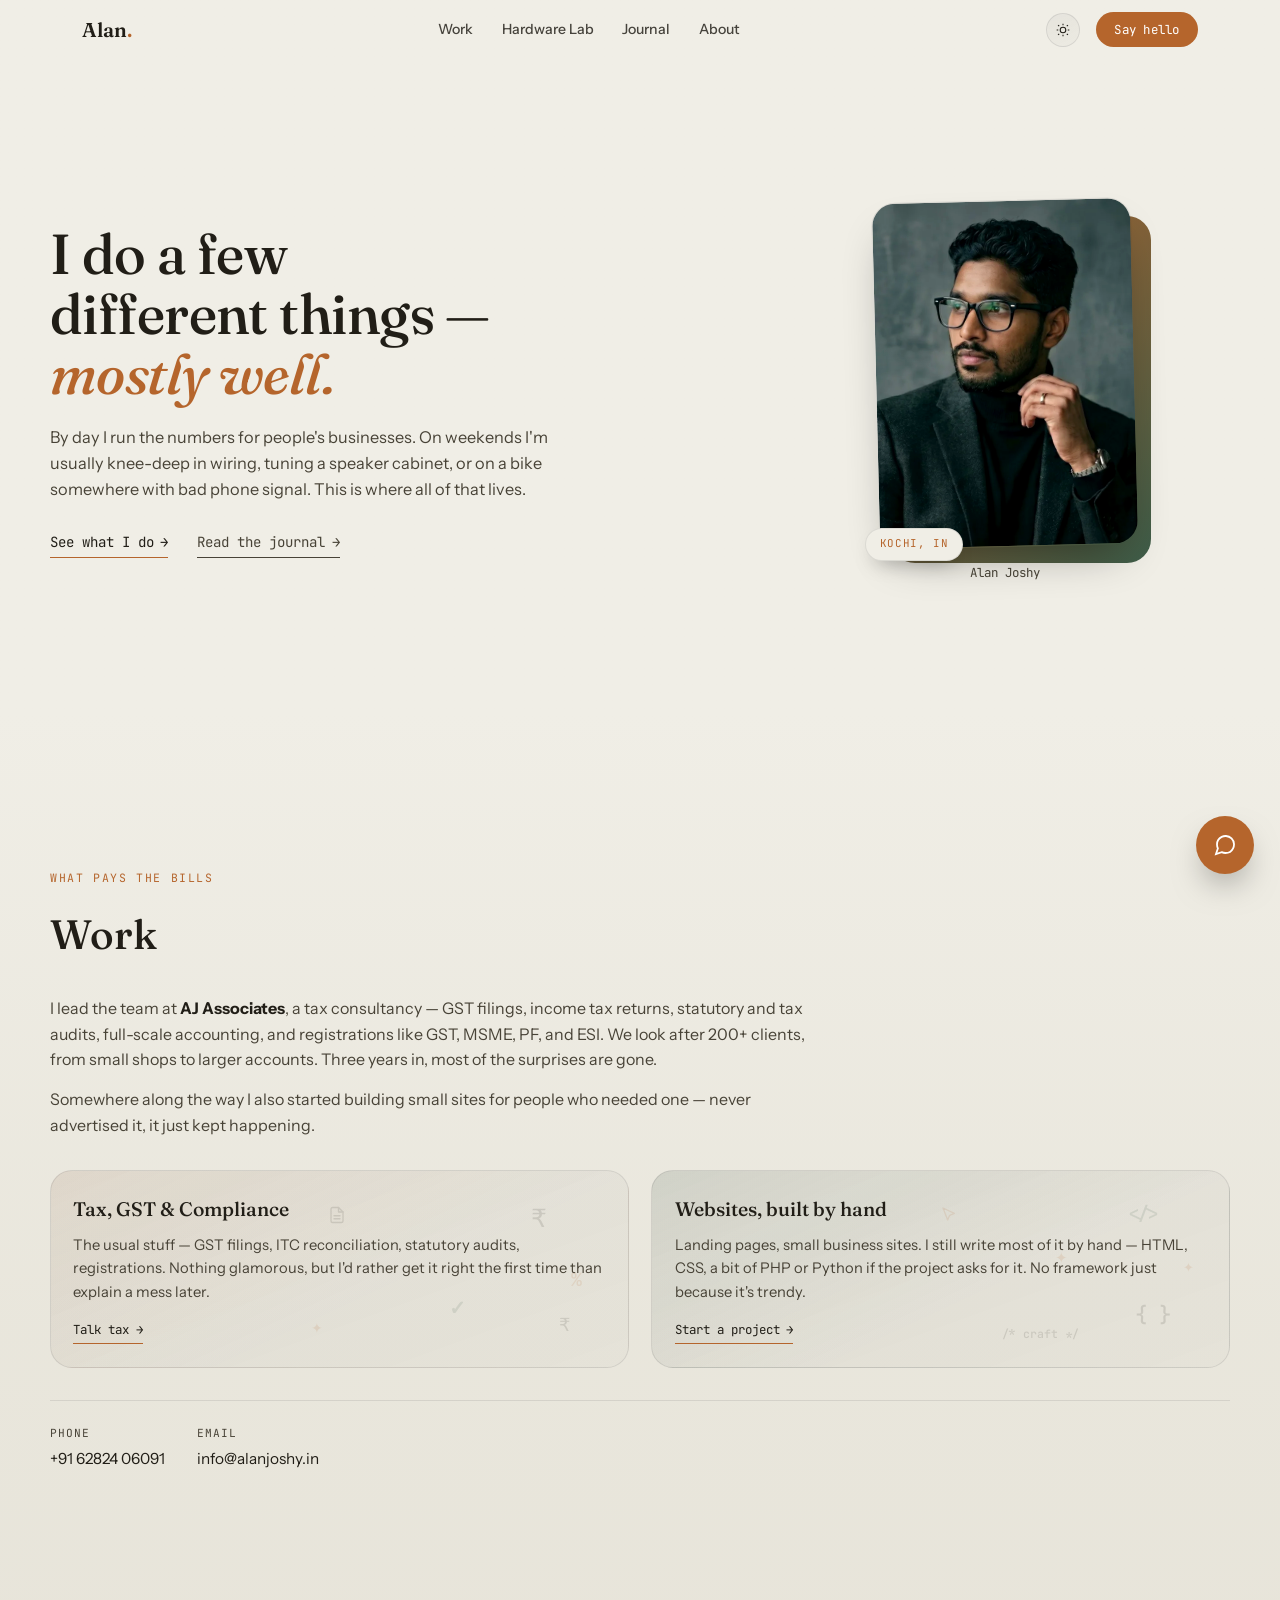
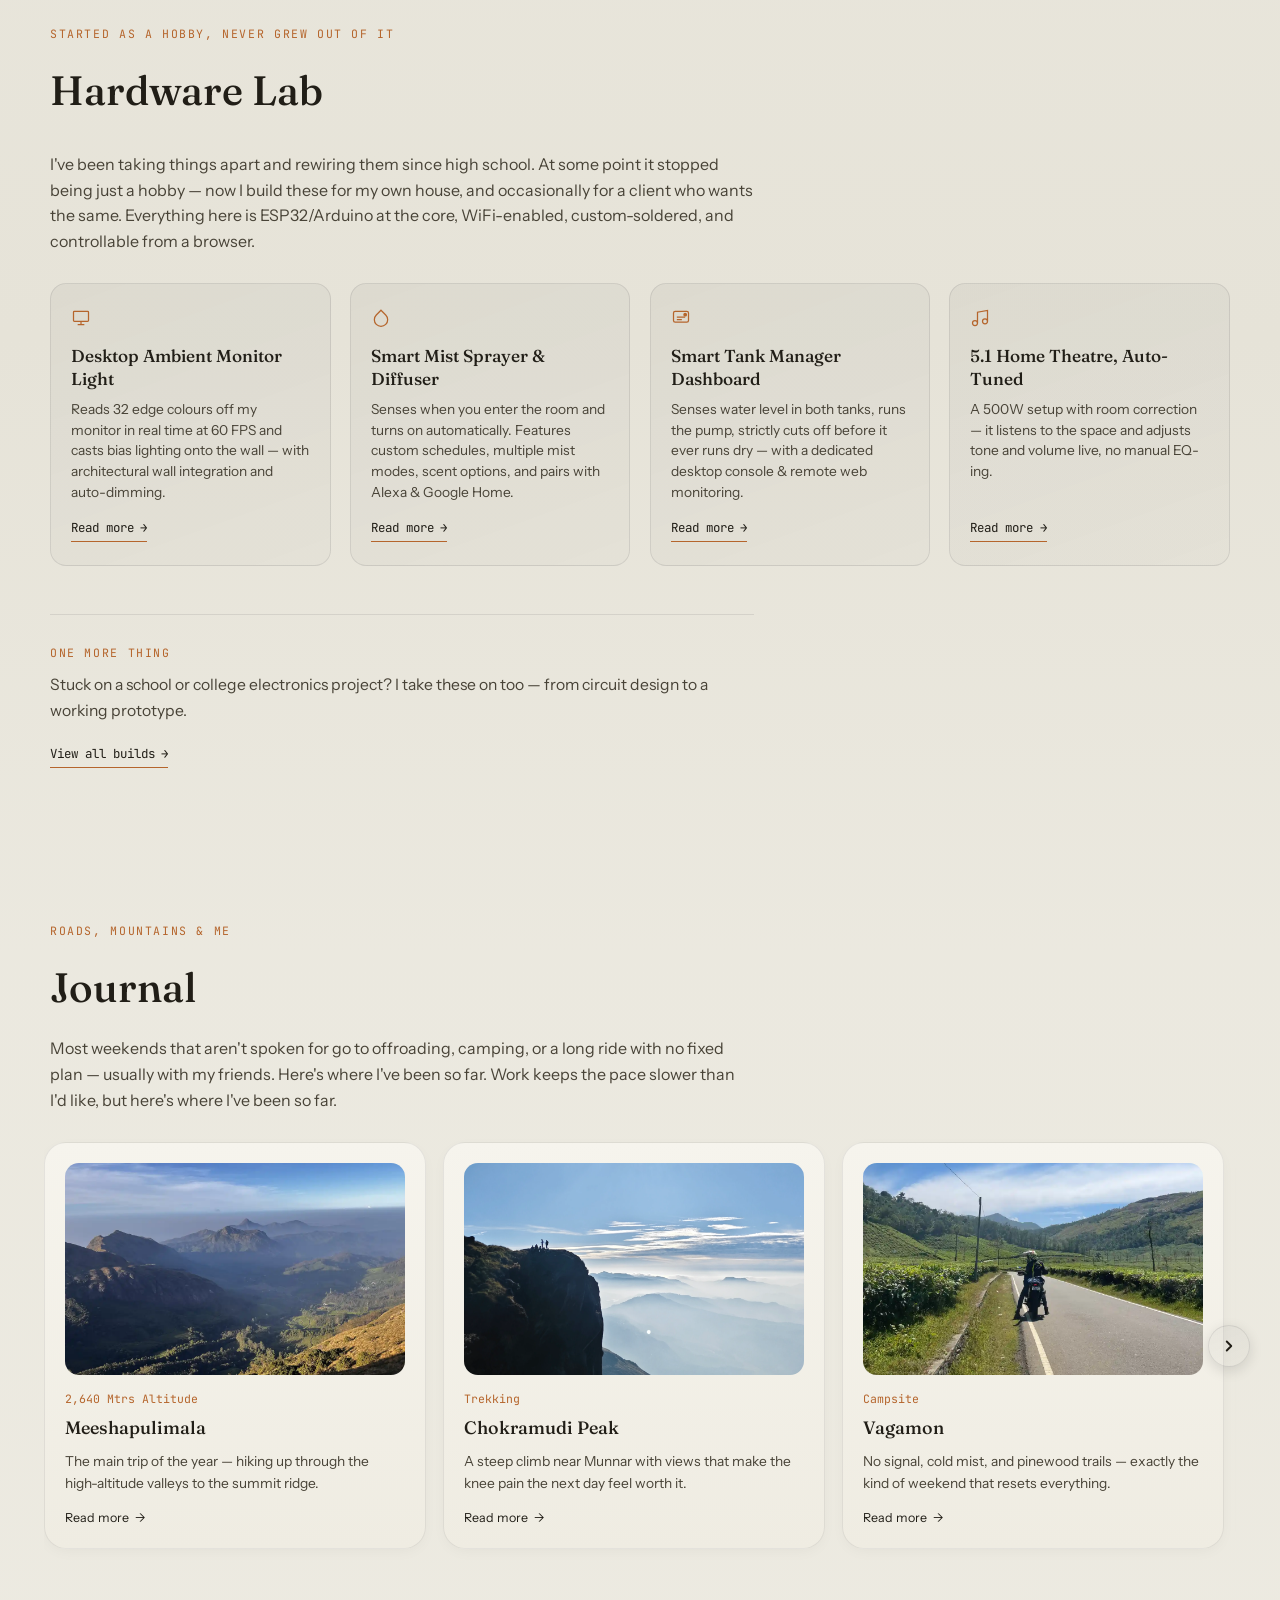
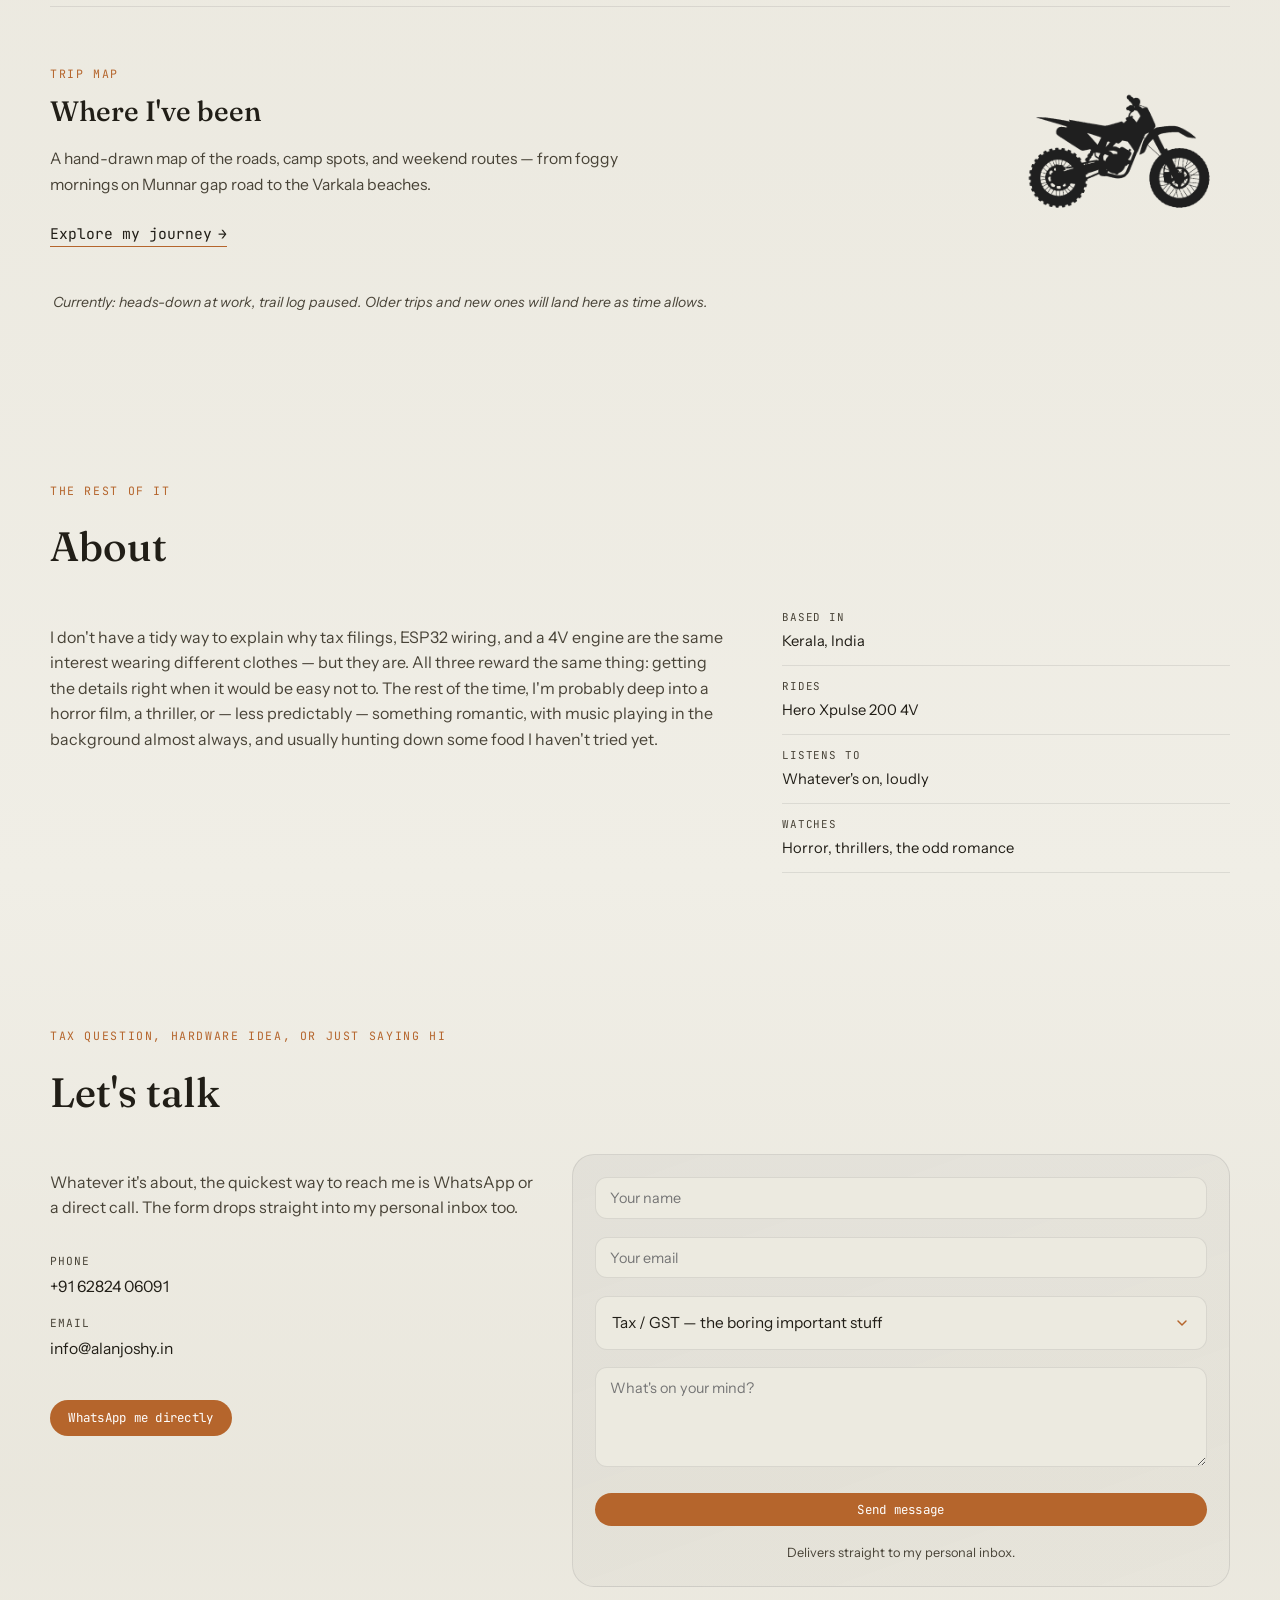
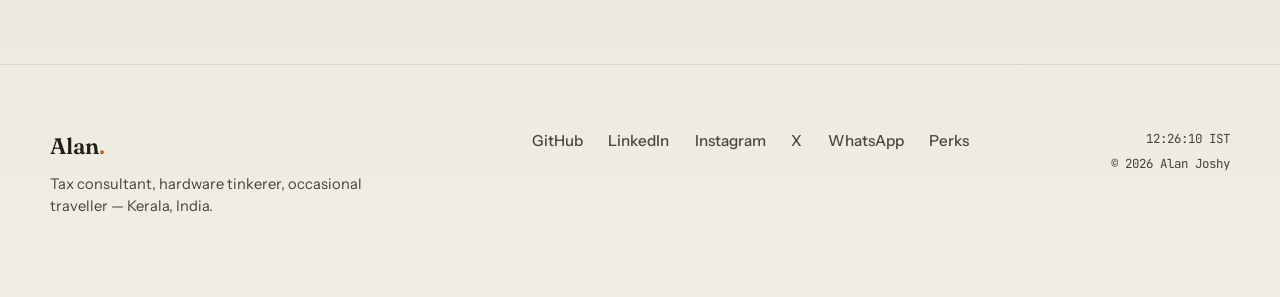
==== commit 761227f8: "Add files via upload" ====
--- a/index.html
+++ b/index.html
@@ -7,7 +7,7 @@
   <title>Alan Joshy</title>
   <meta name="description"
     content="Alan Joshy — tax consultant, hardware tinkerer, and occasional traveller, based in Kerala." />
-  <meta name="theme-color" content="#12141A" />
+  <meta name="theme-color" content="#111215" />
 
   <link rel="preconnect" href="https://fonts.googleapis.com" />
   <link rel="preconnect" href="https://fonts.gstatic.com" crossorigin />
@@ -135,7 +135,6 @@
             </div>
 
             <div class="work-card-content">
-              <span class="work-card-num">01</span>
               <h3>Tax, GST &amp; Compliance</h3>
               <p>The usual stuff — GST filings, ITC reconciliation, statutory audits, registrations. Nothing glamorous,
                 but I'd rather get it right the first time than explain a mess later.</p>
@@ -160,7 +159,6 @@
             </div>
 
             <div class="work-card-content">
-              <span class="work-card-num">02</span>
               <h3>Websites, built by hand</h3>
               <p>Landing pages, small business sites. I still write most of it by hand &mdash; HTML, CSS, a bit
                 of PHP or Python if the project asks for it. No framework just because it's trendy.</p>
@@ -400,7 +398,7 @@
             <article class="journal-card journal-card-upcoming" data-spot="all">
               <div class="upcoming-content-wrap">
                 <h3 class="upcoming-title">The map keeps growing</h3>
-                <p class="upcoming-desc">Explore highlights from the link below</p>
+                <p class="upcoming-desc">Explore more from the link below</p>
               </div>
             </article>
 
--- a/css/style.css
+++ b/css/style.css
@@ -28,25 +28,25 @@
    but these stops can be retuned if page content length expands significantly. */
 
 html[data-theme="dark"] {
-  --bg: var(--ink);
-  --bg-2: var(--ink-2);
-  --fg: #EFE9DC;
-  --fg-dim: #A9A497;
-  --accent: var(--rust-2);
-  --accent-strong: var(--rust);
-  --card-bg: linear-gradient(160deg, rgba(255, 255, 255, 0.045), rgba(255, 255, 255, 0.01));
+  --bg: #111215;
+  --bg-2: #18191D;
+  --fg: #F3EFE6;
+  --fg-dim: #9C978D;
+  --accent: #D46934;
+  --accent-strong: #B85526;
+  --card-bg: #18191D;
   --card-border: rgba(255, 255, 255, 0.08);
-  --hero-glow-1: radial-gradient(circle at 20% 25%, rgba(181, 101, 44, 0.24), transparent 55%);
-  --hero-glow-2: radial-gradient(circle at 82% 70%, rgba(61, 92, 72, 0.30), transparent 55%);
-  --page-bg-fallback: linear-gradient(180deg, #12141A 0%, #12141A 14%, #181C26 26%, #1B1E27 38%, #161F1C 50%, #1D1E24 66%, #151820 80%, #1C1E26 92%, #12141A 100%);
-  --page-bg-gradient: linear-gradient(180deg, var(--ink) 0%, var(--ink) 14%, color-mix(in srgb, var(--backwater) 12%, var(--ink-2)) 26%, var(--ink-2) 38%, color-mix(in srgb, var(--backwater) 14%, var(--ink)) 50%, color-mix(in srgb, var(--rust) 10%, var(--ink)) 66%, var(--ink) 80%, color-mix(in srgb, var(--rust) 12%, var(--ink-2)) 92%, var(--ink) 100%);
+  --hero-glow-1: none;
+  --hero-glow-2: none;
+  --page-bg-fallback: #111215;
+  --page-bg-gradient: linear-gradient(180deg, #111215 0%, #15161A 35%, #15161A 65%, #111215 100%);
 }
 
 html[data-theme="light"] {
   --bg: var(--paper);
   --bg-2: var(--paper-2);
   --fg: #211E17;
-  --fg-dim: #6C6656;
+  --fg-dim: #484337;
   --accent: var(--rust);
   --accent-strong: #8E4A1D;
   --card-bg: linear-gradient(160deg, rgba(18, 20, 26, 0.045), rgba(18, 20, 26, 0.015));
@@ -213,9 +213,14 @@
 }
 
 .site-header.scrolled {
-  background: color-mix(in srgb, var(--bg) 78%, transparent);
-  backdrop-filter: blur(14px);
+  background: color-mix(in srgb, var(--bg) 95%, transparent);
   border-bottom-color: var(--card-border);
+}
+
+html[data-theme="dark"] .site-header.scrolled {
+  background: rgba(17, 18, 21, 0.97);
+  backdrop-filter: none;
+  -webkit-backdrop-filter: none;
 }
 
 .header-inner {
@@ -607,17 +612,17 @@
   }
 
   .hero-headline {
-    margin-bottom: 5.4rem;
+    margin-bottom: 2rem;
   }
 
   .hero-sub {
     font-size: 1.02rem;
     line-height: 1.65;
-    margin-bottom: 2.4rem;
+    margin-bottom: 2rem;
   }
 
   .hero-actions {
-    gap: 1.4rem 2rem;
+    gap: 1.2rem 1.8rem;
   }
 
   .hero-text {
@@ -717,6 +722,8 @@
 }
 
 .work-card {
+  position: relative;
+  overflow: hidden;
   display: flex;
   flex-direction: column;
   background:
@@ -739,7 +746,17 @@
   border-color: color-mix(in srgb, var(--accent) 45%, var(--card-border));
 }
 
-/* Subtle Scattered Floating Micro-Icons */
+html[data-theme="dark"] .work-card {
+  background: var(--card-bg);
+  box-shadow: inset 0 1px 0 0 rgba(255, 255, 255, 0.05), 0 4px 20px -4px rgba(0, 0, 0, 0.5);
+}
+
+html[data-theme="dark"] .work-card:hover {
+  border-color: rgba(255, 255, 255, 0.16);
+  box-shadow: inset 0 1px 0 0 rgba(255, 255, 255, 0.08), 0 8px 30px -6px rgba(0, 0, 0, 0.65);
+}
+
+/* Subtle Scattered Micro-Icons (Static positioning, zero CPU animation cost) */
 .work-floating-icons {
   position: absolute;
   inset: 0;
@@ -756,10 +773,11 @@
   font-weight: 500;
   user-select: none;
   pointer-events: none;
-  transition: opacity 0.5s ease, color 0.4s ease;
+  transition: opacity 0.3s ease;
   display: flex;
   align-items: center;
   justify-content: center;
+  animation: none !important;
 }
 
 .work-card:hover .wf-icon {
@@ -798,11 +816,10 @@
 }
 
 .work-card:nth-child(1) .wf-5 {
-  bottom: 18%;
-  left: 14%;
+  bottom: 14%;
+  left: 45%;
   font-size: 0.85rem;
   color: var(--accent);
-  animation: floatA 7.2s ease-in-out infinite 1.6s;
 }
 
 .work-card:nth-child(1) .wf-6 {
@@ -845,10 +862,9 @@
 }
 
 .work-card:nth-child(2) .wf-5 {
-  bottom: 15%;
-  left: 16%;
+  bottom: 12%;
+  right: 26%;
   font-size: 0.72rem;
-  animation: floatA 8.2s ease-in-out infinite 1.6s;
 }
 
 .work-card:nth-child(2) .wf-6 {
@@ -918,7 +934,7 @@
 .work-card h3 {
   font-family: var(--font-display);
   font-size: 1.22rem;
-  margin: 0.45rem 0 0.55rem;
+  margin: 0 0 0.55rem;
   font-weight: 500;
 }
 
@@ -987,20 +1003,18 @@
 .lab-grid {
   display: grid;
   grid-template-columns: repeat(4, 1fr);
-  gap: 1.1rem;
+  gap: 1.2rem;
 }
 
 .lab-card {
   position: relative;
-  background:
-    linear-gradient(160deg, color-mix(in srgb, var(--backwater) 9%, transparent), transparent 65%),
-    var(--card-bg);
+  background: var(--card-bg);
   border: 1px solid var(--card-border);
   border-radius: 16px;
-  padding: 1.35rem 1.15rem;
+  padding: 1.45rem 1.25rem;
   display: flex;
   flex-direction: column;
-  transition: transform .4s var(--ease), border-color .4s var(--ease);
+  transition: transform .3s var(--ease), border-color .3s var(--ease), box-shadow .3s var(--ease);
 }
 
 .lab-card-header {
@@ -1019,45 +1033,57 @@
   display: contents;
 }
 
-.lab-card:nth-child(2n) {
-  background:
-    linear-gradient(160deg, color-mix(in srgb, var(--rust) 9%, transparent), transparent 65%),
-    var(--card-bg);
-}
-
 .lab-card:hover {
-  transform: translateY(-6px);
-  border-color: var(--accent);
-}
-
+  transform: translateY(-4px);
+  border-color: color-mix(in srgb, var(--accent) 50%, var(--card-border));
+}
+
+html[data-theme="dark"] .lab-card {
+  background: var(--card-bg);
+  box-shadow: inset 0 1px 0 0 rgba(255, 255, 255, 0.05), 0 4px 20px -4px rgba(0, 0, 0, 0.5);
+}
+
+html[data-theme="dark"] .lab-card:hover {
+  border-color: rgba(255, 255, 255, 0.2);
+  box-shadow: inset 0 1px 0 0 rgba(255, 255, 255, 0.08), 0 8px 28px -6px rgba(0, 0, 0, 0.65);
+}
+
+/* Clean Minimal Hardware Card Icon */
 .lab-card-icon {
-  width: 36px;
-  height: 36px;
-  border-radius: 10px;
-  display: flex;
-  align-items: center;
-  justify-content: center;
-  background: linear-gradient(145deg, color-mix(in srgb, var(--backwater) 35%, transparent), color-mix(in srgb, var(--rust) 20%, transparent));
-  color: var(--fg);
-  margin-bottom: 0.85rem;
+  width: auto;
+  height: auto;
+  border-radius: 0;
+  display: inline-flex;
+  align-items: center;
+  background: transparent;
+  color: var(--accent);
+  margin-bottom: 1rem;
 }
 
 .lab-card-icon svg {
-  width: 18px;
-  height: 18px;
+  width: 20px;
+  height: 20px;
+  stroke: var(--accent);
+  transition: transform 0.3s var(--ease);
+}
+
+.lab-card:hover .lab-card-icon svg {
+  transform: scale(1.08);
 }
 
 .lab-card h3 {
   font-family: var(--font-display);
-  font-size: 1.05rem;
-  margin: 0 0 0.45rem;
+  font-size: 1.08rem;
+  line-height: 1.35;
+  margin: 0 0 0.55rem;
   font-weight: 500;
   color: var(--fg);
 }
 
 .lab-card p {
   color: var(--fg-dim);
-  font-size: 0.85rem;
+  font-size: 0.86rem;
+  line-height: 1.58;
   line-height: 1.5;
   margin: 0 0 0.95rem;
   flex-grow: 1;
@@ -1082,6 +1108,12 @@
   gap: 1.6rem;
 }
 
+html[data-theme="dark"] .hw-hub-strip {
+  background: var(--card-bg);
+  border-color: var(--card-border);
+  box-shadow: inset 0 1px 0 0 rgba(255, 255, 255, 0.05);
+}
+
 .hw-hub-content {
   max-width: 680px;
 }
@@ -1164,6 +1196,9 @@
   }
 
   .lab-card-icon {
+    width: auto;
+    border-bottom: none;
+    padding-bottom: 0;
     margin-bottom: 0;
     flex-shrink: 0;
   }
@@ -1378,7 +1413,31 @@
   flex-direction: column;
   transform: translateZ(0);
   contain: layout style;
-  transition: border-color .3s var(--ease);
+  transition: transform .3s var(--ease), border-color .3s var(--ease), box-shadow .3s var(--ease);
+}
+
+html[data-theme="dark"] .journal-card:not(.journal-card-upcoming) {
+  background: var(--card-bg);
+  border-color: var(--card-border);
+  box-shadow: inset 0 1px 0 0 rgba(255, 255, 255, 0.05), 0 4px 18px -4px rgba(0, 0, 0, 0.5);
+}
+
+html[data-theme="dark"] .journal-card:not(.journal-card-upcoming):hover {
+  background: linear-gradient(180deg, #242932 0%, #1A1E26 100%);
+  border-color: rgba(255, 255, 255, 0.2);
+  box-shadow: inset 0 1px 0 0 rgba(255, 255, 255, 0.12), 0 12px 30px -8px rgba(0, 0, 0, 0.65);
+}
+
+html[data-theme="light"] .journal-card:not(.journal-card-upcoming) {
+  background: linear-gradient(180deg, #F6F4ED 0%, #EFECE2 100%);
+  border-color: rgba(18, 20, 26, 0.08);
+  box-shadow: 0 4px 16px -4px rgba(18, 20, 26, 0.05);
+}
+
+html[data-theme="light"] .journal-card:not(.journal-card-upcoming):hover {
+  background: linear-gradient(180deg, #FCFCFB 0%, #F8F7F2 100%);
+  border-color: rgba(18, 20, 26, 0.16);
+  box-shadow: 0 8px 22px -6px rgba(18, 20, 26, 0.09);
 }
 
 @media (max-width: 1024px) {
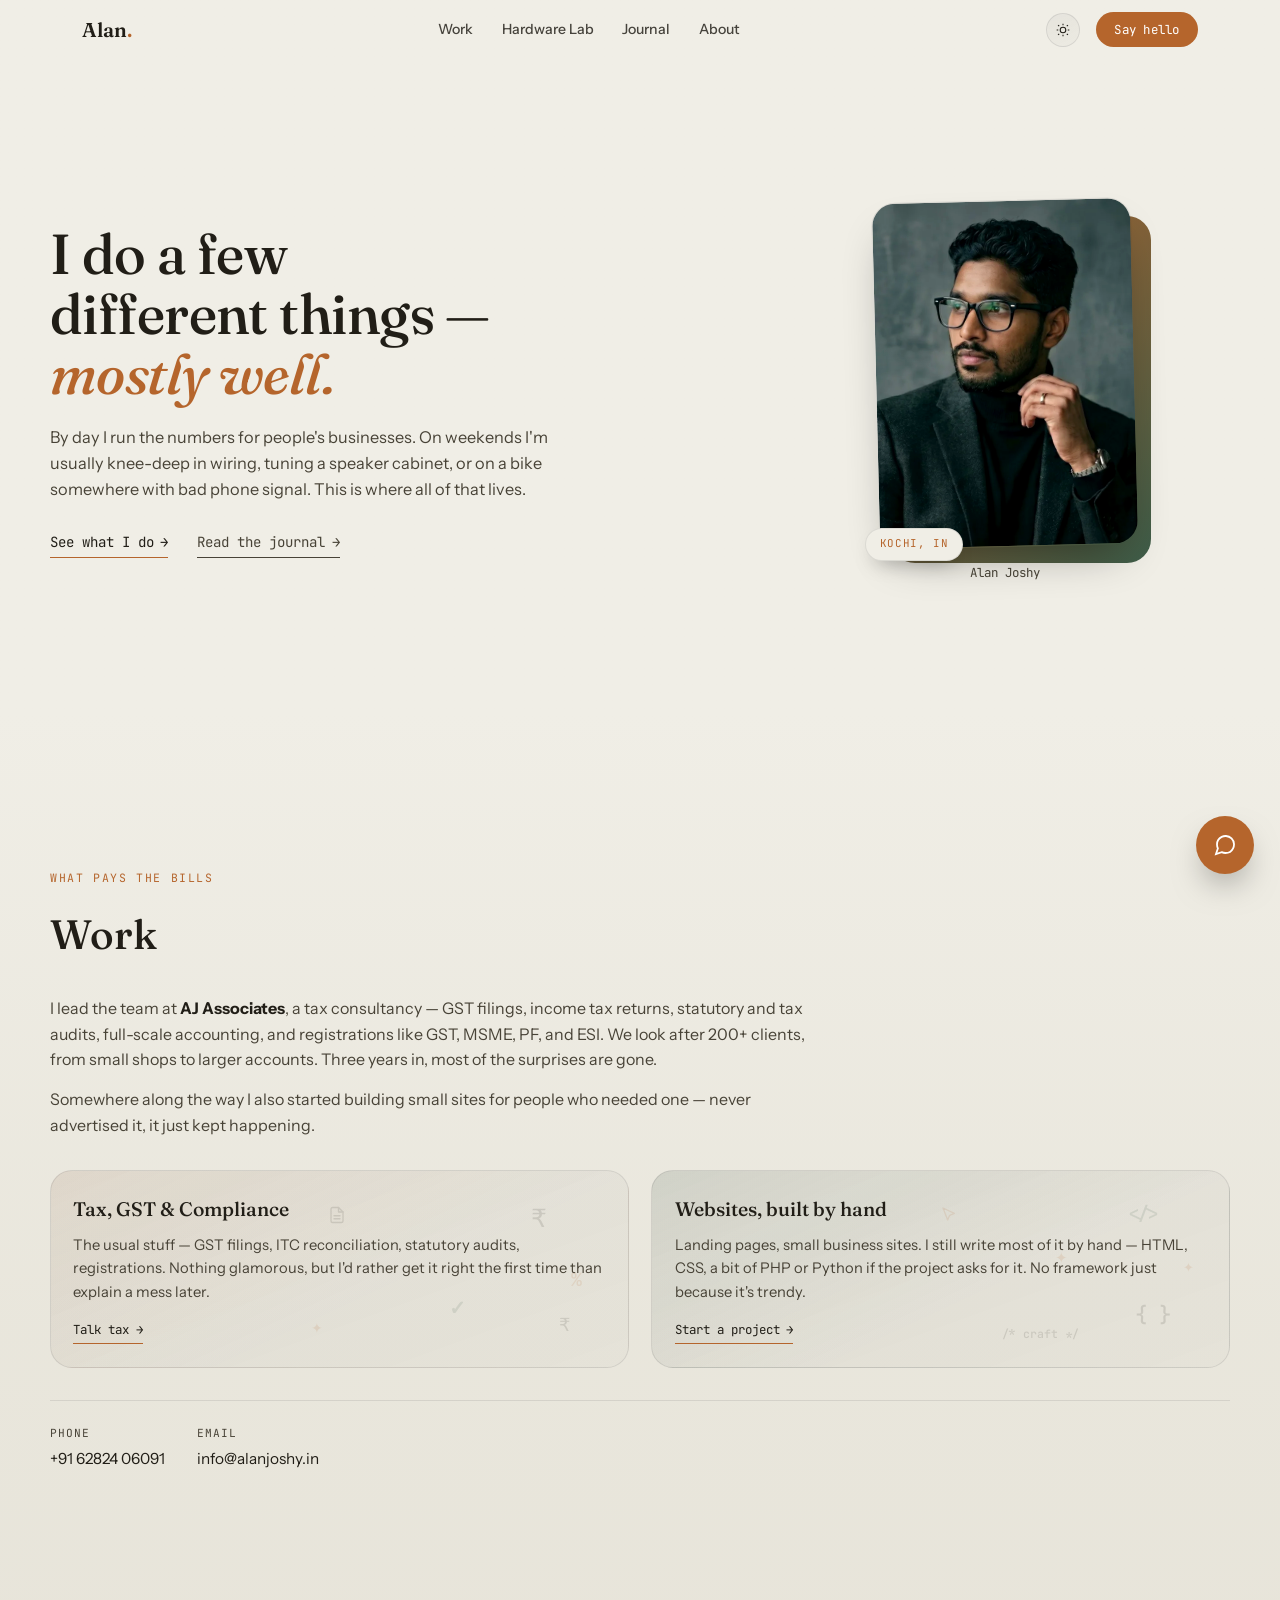
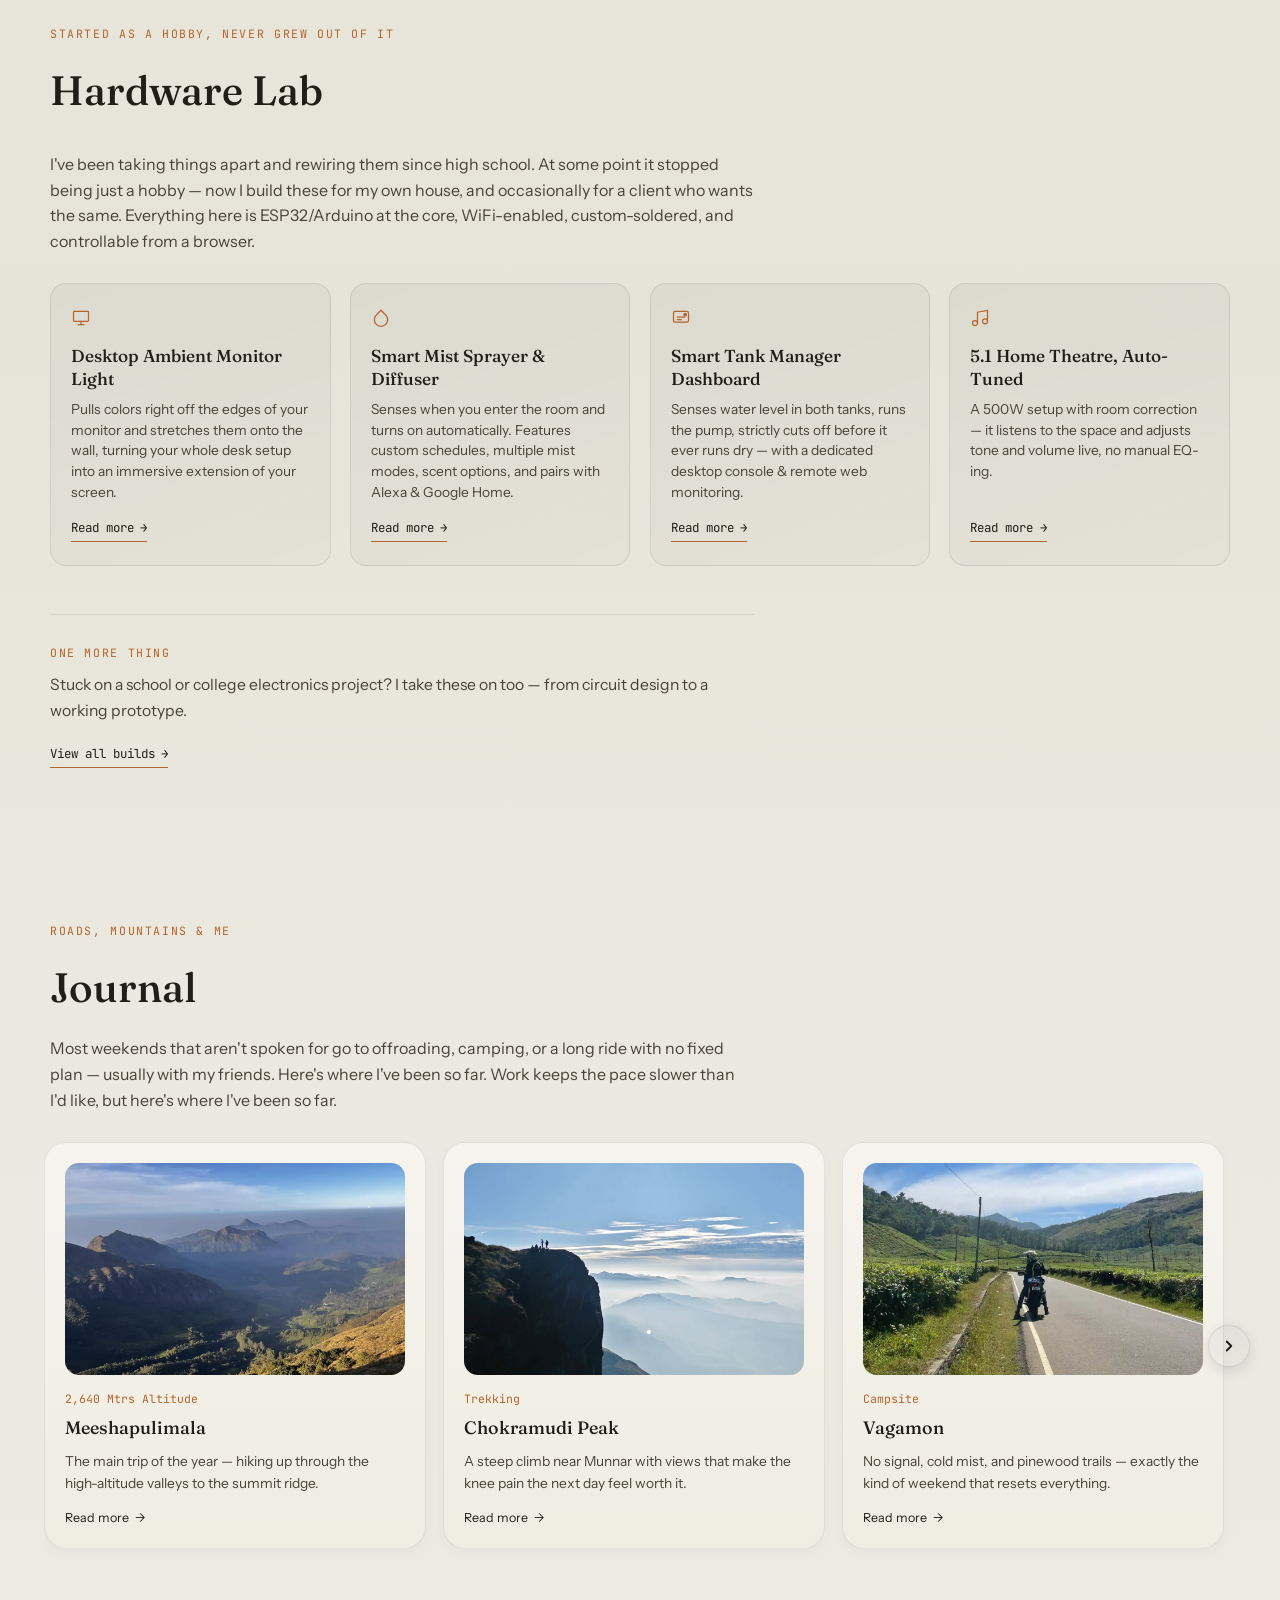
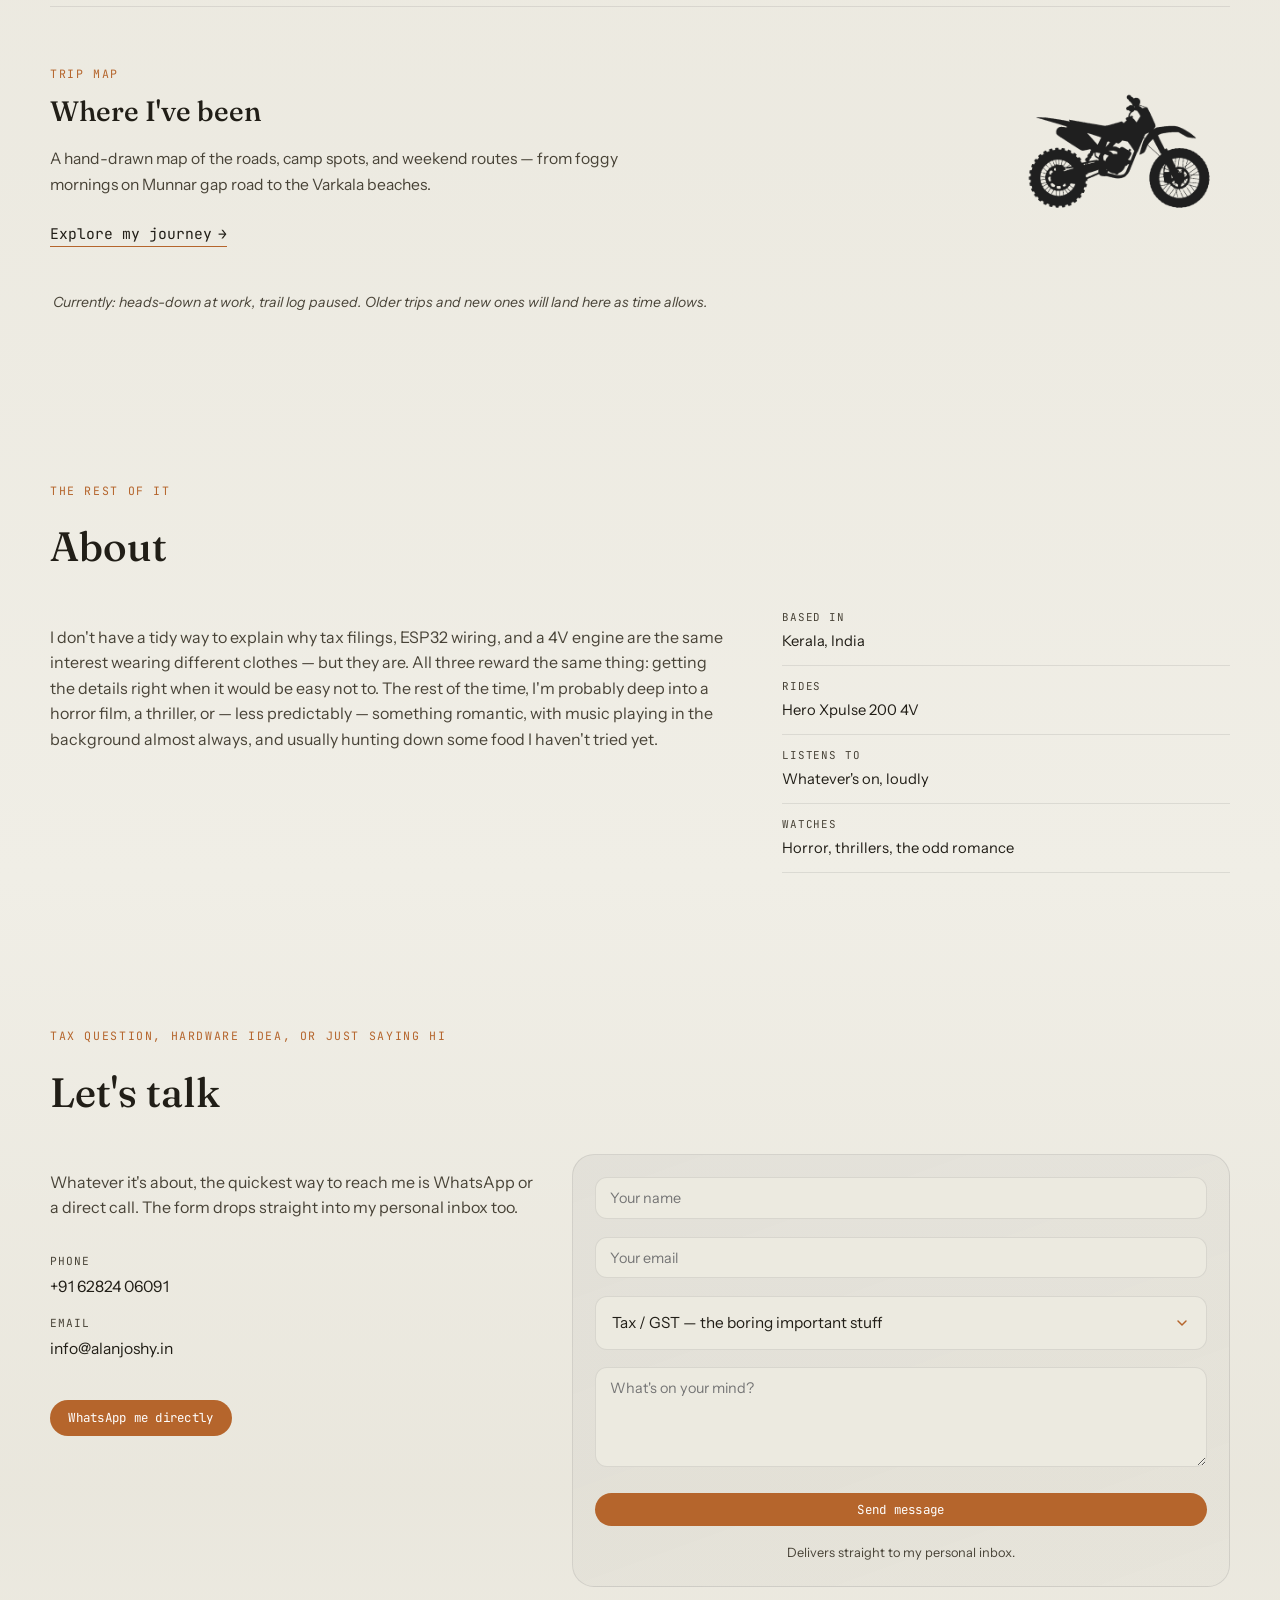
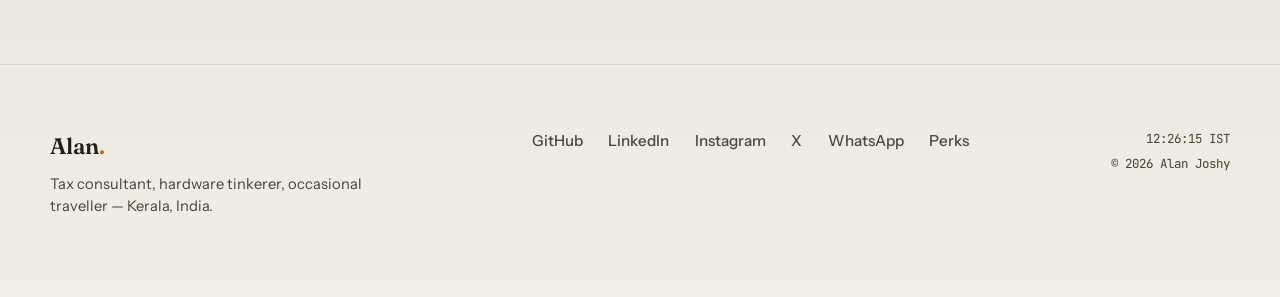
==== commit d2b17be8: "Add files via upload" ====
--- a/index.html
+++ b/index.html
@@ -213,9 +213,8 @@
             </div>
             <div class="lab-card-collapse">
               <div class="lab-card-collapse-inner">
-                <p>Reads 32 edge colours off my monitor in real time at 60 FPS and casts bias lighting onto the wall —
-                  with
-                  architectural wall integration and auto-dimming.</p>
+                <p>Pulls colors right off the edges of your monitor and stretches them onto the wall, turning your whole
+                  desk setup into an immersive extension of your screen.</p>
                 <a href="hardware-lab?build=ambient" class="link-arrow small">Read more <span>&rarr;</span></a>
               </div>
             </div>
--- a/css/style.css
+++ b/css/style.css
@@ -325,6 +325,9 @@
   white-space: nowrap;
   transition: transform .3s var(--ease), background .3s var(--ease);
   display: inline-block;
+  border: none;
+  outline: none;
+  cursor: pointer;
 }
 
 .btn-cta:hover {
@@ -447,7 +450,7 @@
   z-index: 0;
   opacity: 0.05;
   mix-blend-mode: overlay;
-  background-image: url("data:image/svg+xml,%3Csvg xmlns='http://www.w3.org/2000/svg' width='120' height='120'%3E%3Cfilter id='n'%3E%3CfeTurbulence type='fractalNoise' baseFrequency='0.9' numOctaves='2' stitchTiles='stitch'/%3E%3C/filter%3E%3Crect width='100%25' height='100%25' filter='url(%23n)'/%3E%3C/svg%3E");
+  background-image: url("data:image/svg+xml,%3Csvg xmlns='http://www.w3.org/2000/svg' width='120' height='120'%3E%3Cfilter id='n'%3E%3CfeTurbulence type='fractalNoise' baseFrequency='0.9' numOctaves='1' stitchTiles='stitch'/%3E%3C/filter%3E%3Crect width='100%25' height='100%25' filter='url(%23n)'/%3E%3C/svg%3E");
 }
 
 .hero-inner {
@@ -1447,6 +1450,41 @@
 }
 
 @media (max-width: 680px) {
+  .journal-carousel-wrap {
+    padding-bottom: 54px;
+  }
+
+  .carousel-btn {
+    top: auto;
+    bottom: 4px;
+    width: 38px;
+    height: 38px;
+    transform: none;
+  }
+
+  .carousel-btn-prev {
+    right: 50px;
+    left: auto;
+  }
+
+  .carousel-btn-next {
+    right: 6px;
+    left: auto;
+  }
+
+  .carousel-btn:hover:not(:disabled) {
+    transform: scale(1.08) translateZ(0);
+  }
+
+  .carousel-btn:active:not(:disabled) {
+    transform: scale(0.95) translateZ(0);
+  }
+
+  .carousel-btn:disabled,
+  .carousel-btn[aria-disabled="true"] {
+    transform: scale(0.85) translateZ(0);
+  }
+
   .journal-carousel {
     gap: 1.1rem;
     padding: 12px 6px 14px;
@@ -2820,7 +2858,7 @@
   z-index: 0;
   opacity: 0.05;
   mix-blend-mode: overlay;
-  background-image: url("data:image/svg+xml,%3Csvg xmlns='http://www.w3.org/2000/svg' width='120' height='120'%3E%3Cfilter id='n'%3E%3CfeTurbulence type='fractalNoise' baseFrequency='0.9' numOctaves='2' stitchTiles='stitch'/%3E%3C/filter%3E%3Crect width='100%25' height='100%25' filter='url(%23n)'/%3E%3C/svg%3E");
+  background-image: url("data:image/svg+xml,%3Csvg xmlns='http://www.w3.org/2000/svg' width='120' height='120'%3E%3Cfilter id='n'%3E%3CfeTurbulence type='fractalNoise' baseFrequency='0.9' numOctaves='1' stitchTiles='stitch'/%3E%3C/filter%3E%3Crect width='100%25' height='100%25' filter='url(%23n)'/%3E%3C/svg%3E");
   pointer-events: none;
 }
 
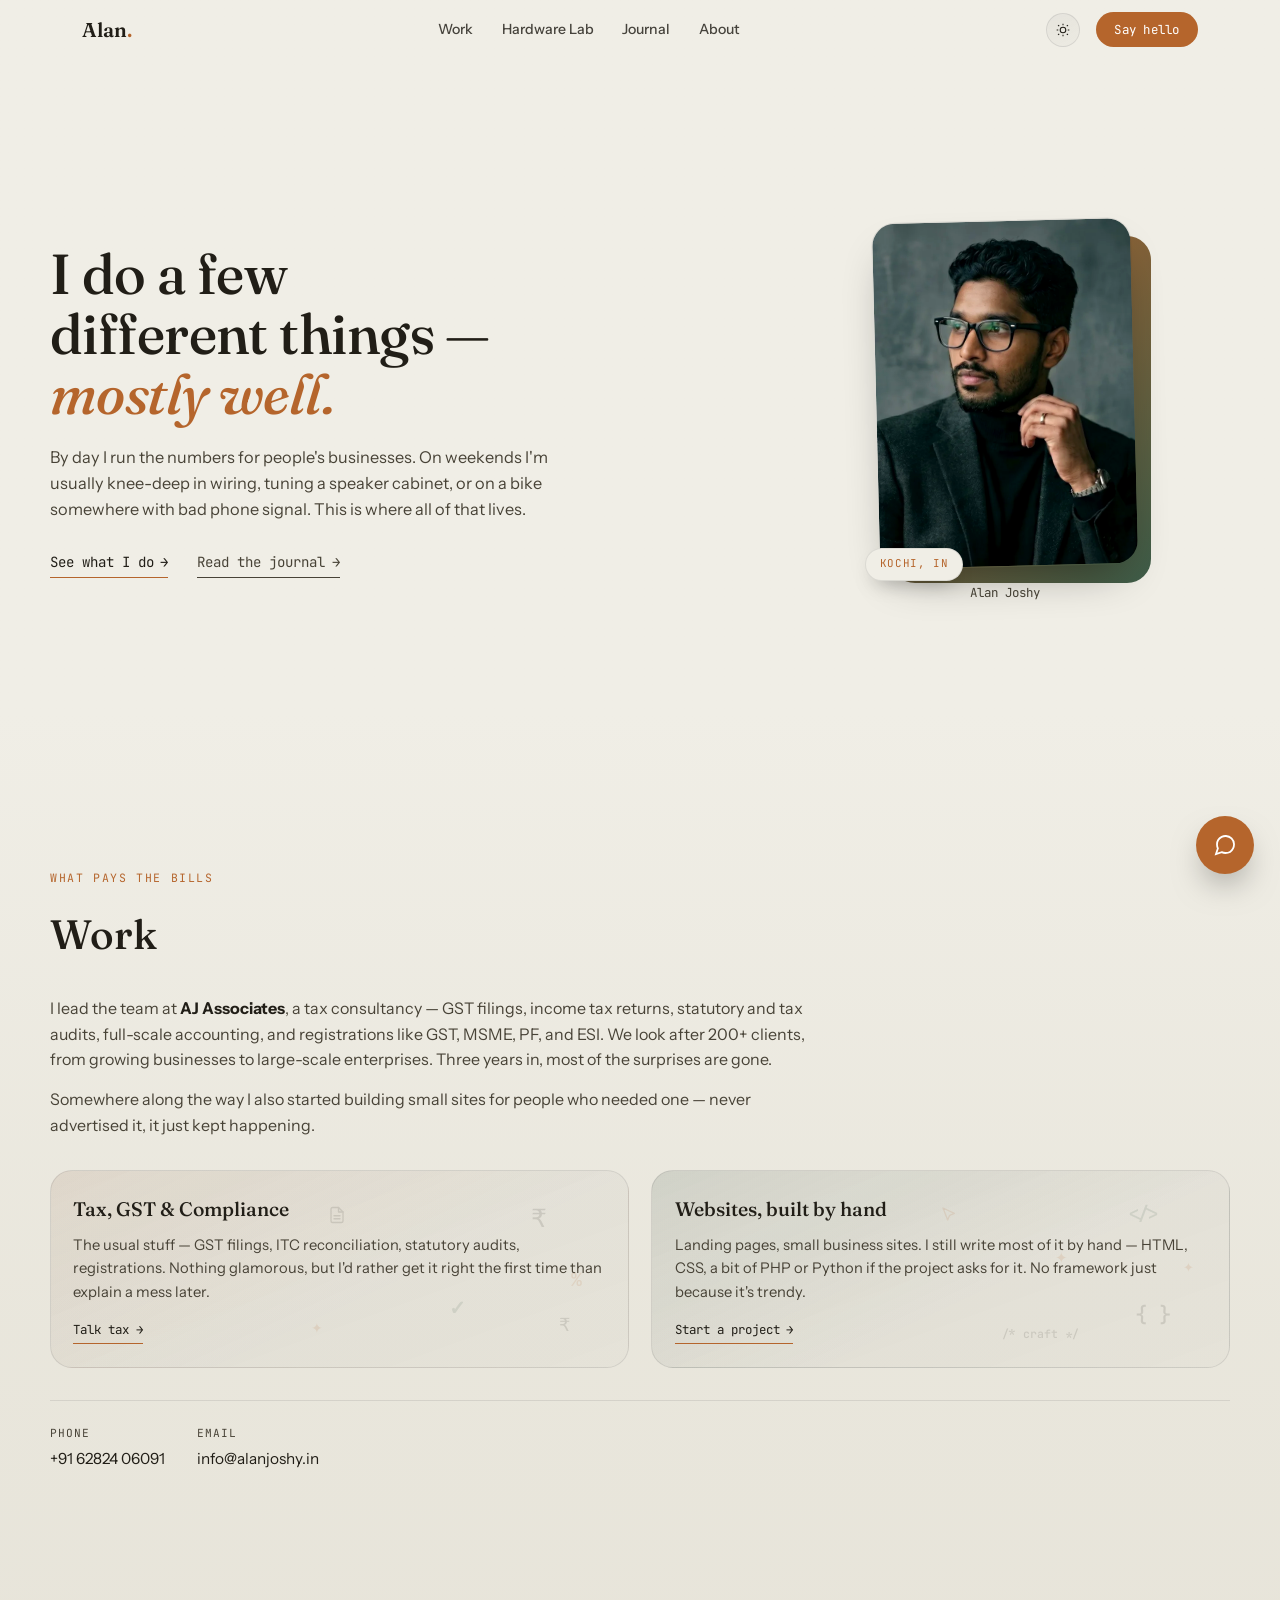
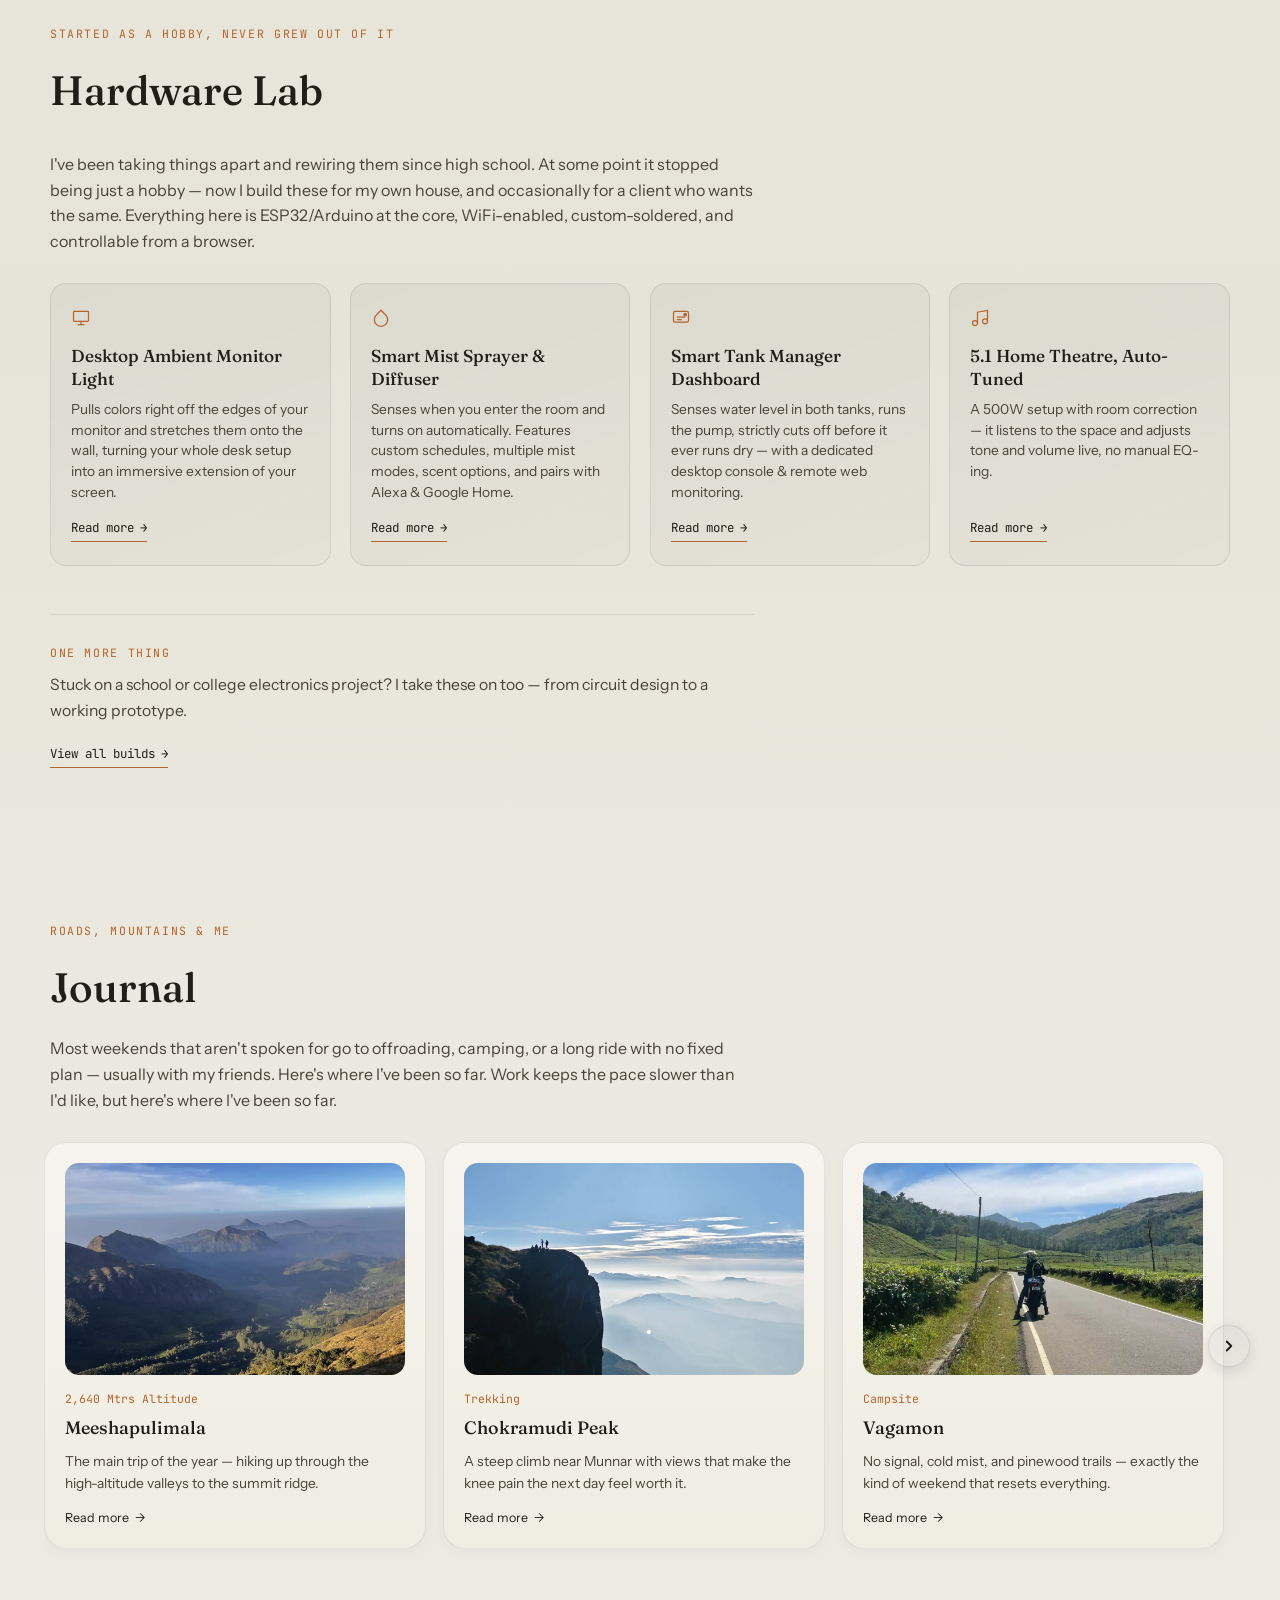
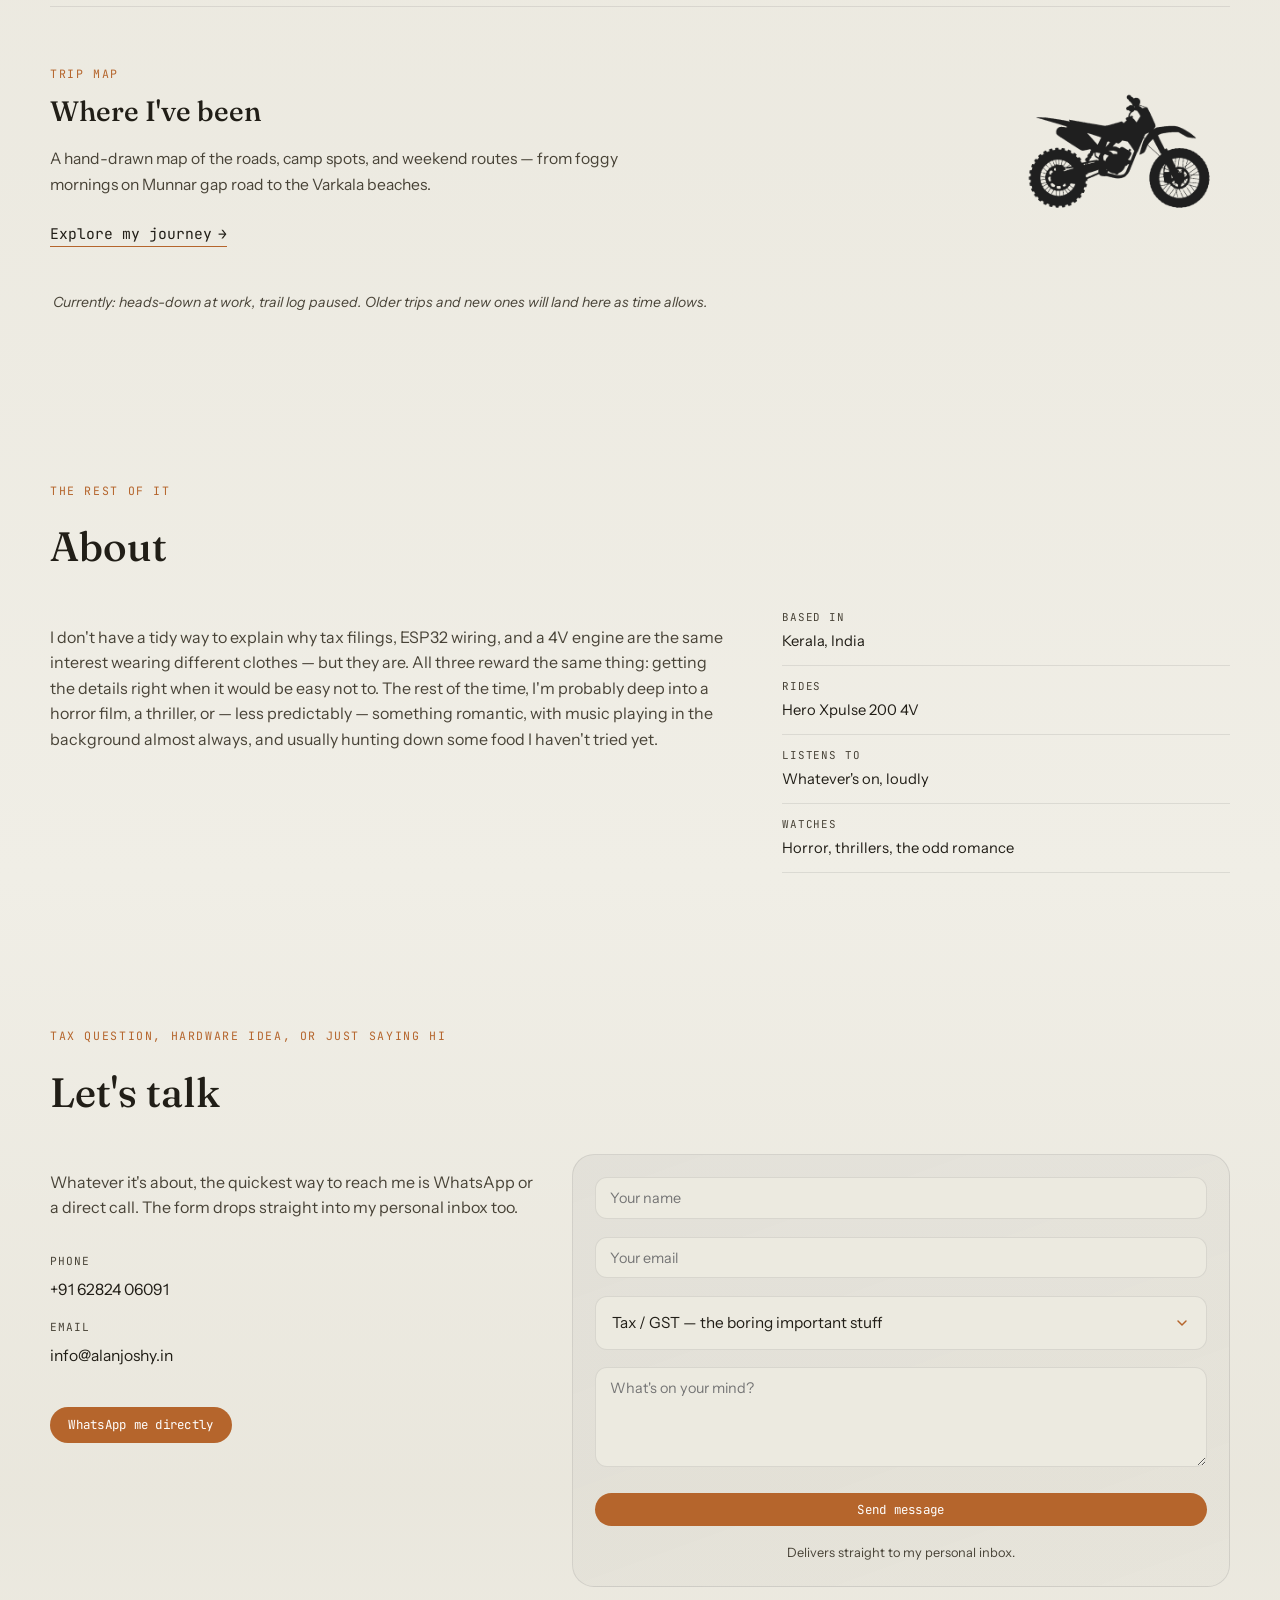
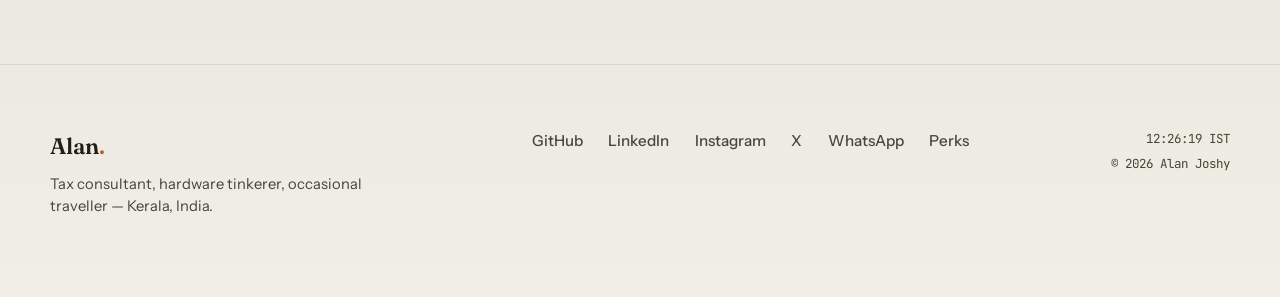
==== commit 4fa625bd: "Add files via upload" ====
--- a/index.html
+++ b/index.html
@@ -106,7 +106,8 @@
           <p>
             I lead the team at <strong>AJ&nbsp;Associates</strong>, a tax consultancy — GST filings, income tax returns,
             statutory and tax audits, full-scale accounting, and registrations like GST, MSME, PF, and ESI. We look
-            after 200+ clients, from small shops to larger accounts. Three years in, most of the surprises are gone.
+            after 200+ clients, from growing businesses to large-scale enterprises. Three years in, most of the
+            surprises are gone.
           </p>
           <p>
             Somewhere along the way I also started building small sites for people who needed one &mdash; never
--- a/css/style.css
+++ b/css/style.css
@@ -432,7 +432,7 @@
   min-height: 88vh;
   display: flex;
   align-items: center;
-  padding: 3rem 2rem 3.6rem;
+  padding: 5.5rem 2rem 3.6rem;
   overflow: hidden;
 }
 
@@ -1763,7 +1763,7 @@
 }
 
 .connect-info-row a {
-  display: block;
+  display: inline-block;
   font-size: 0.98rem;
   margin-top: 0.2rem;
 }
